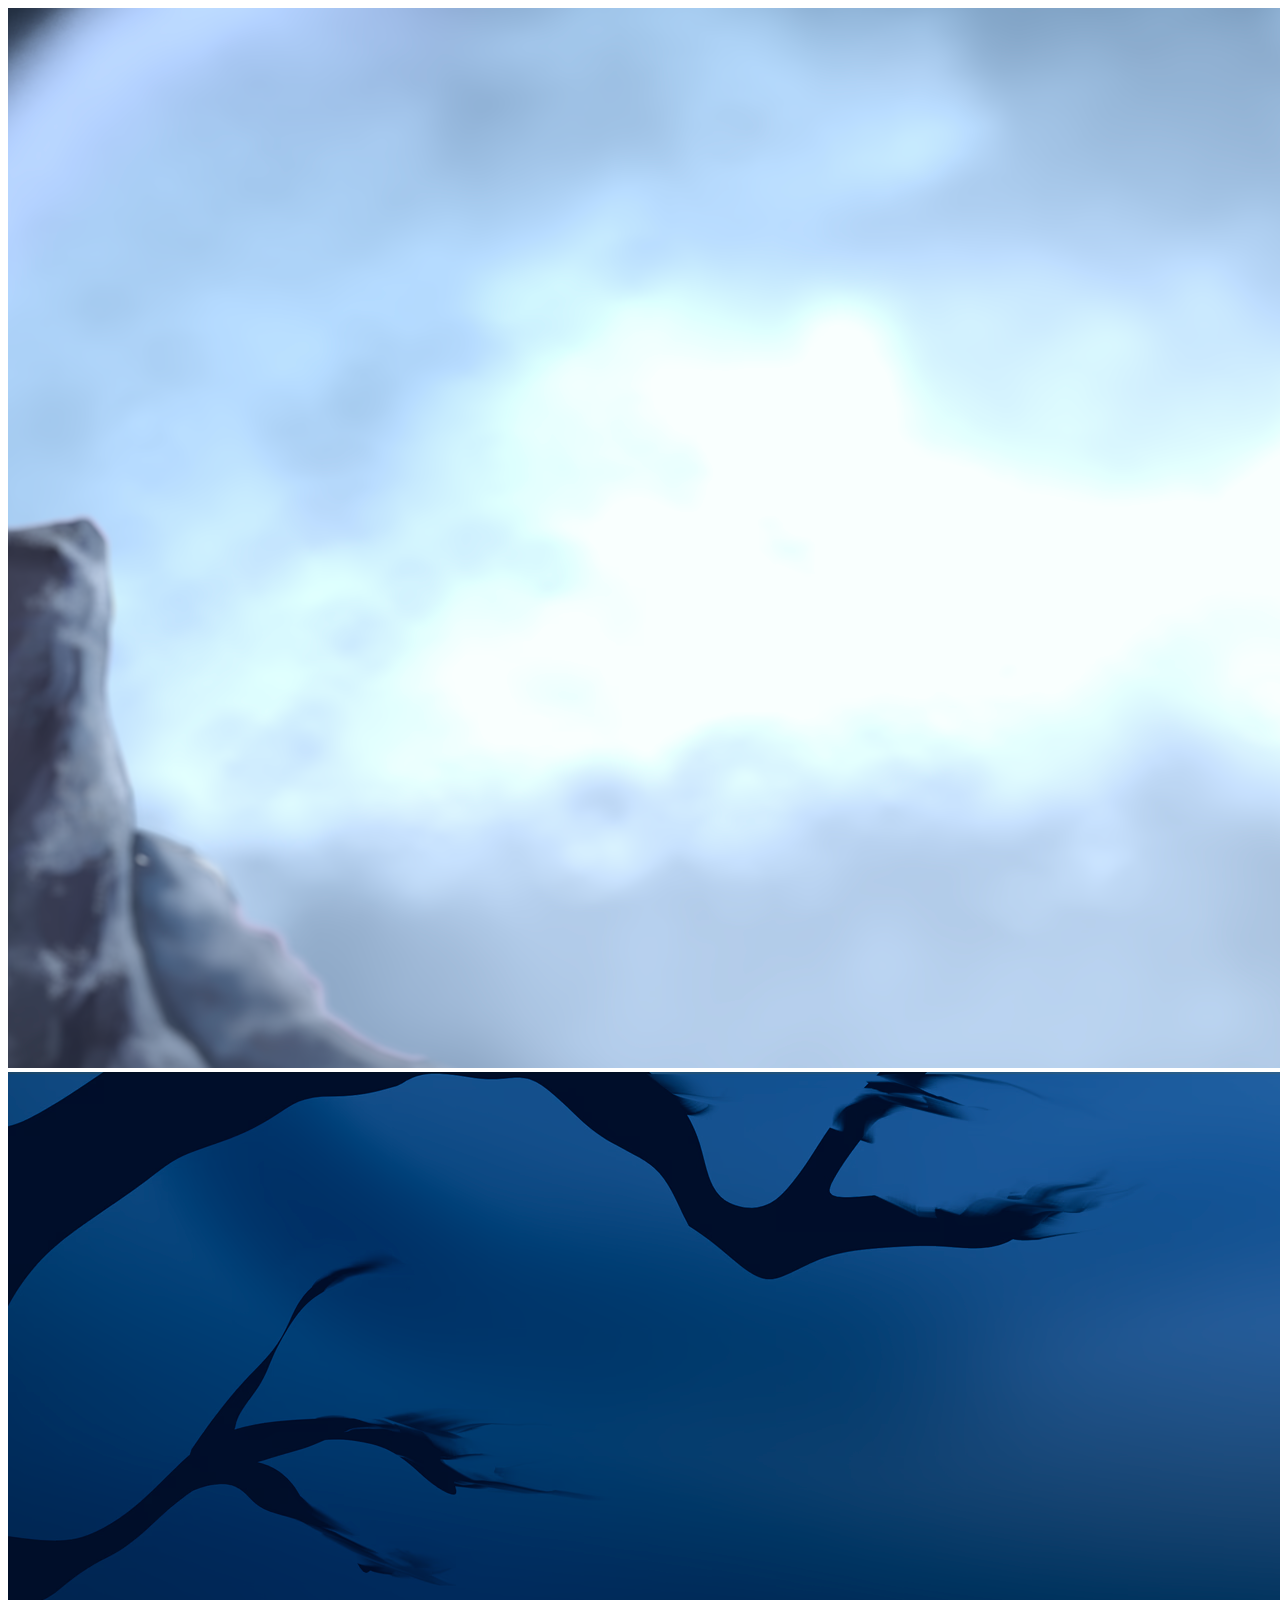
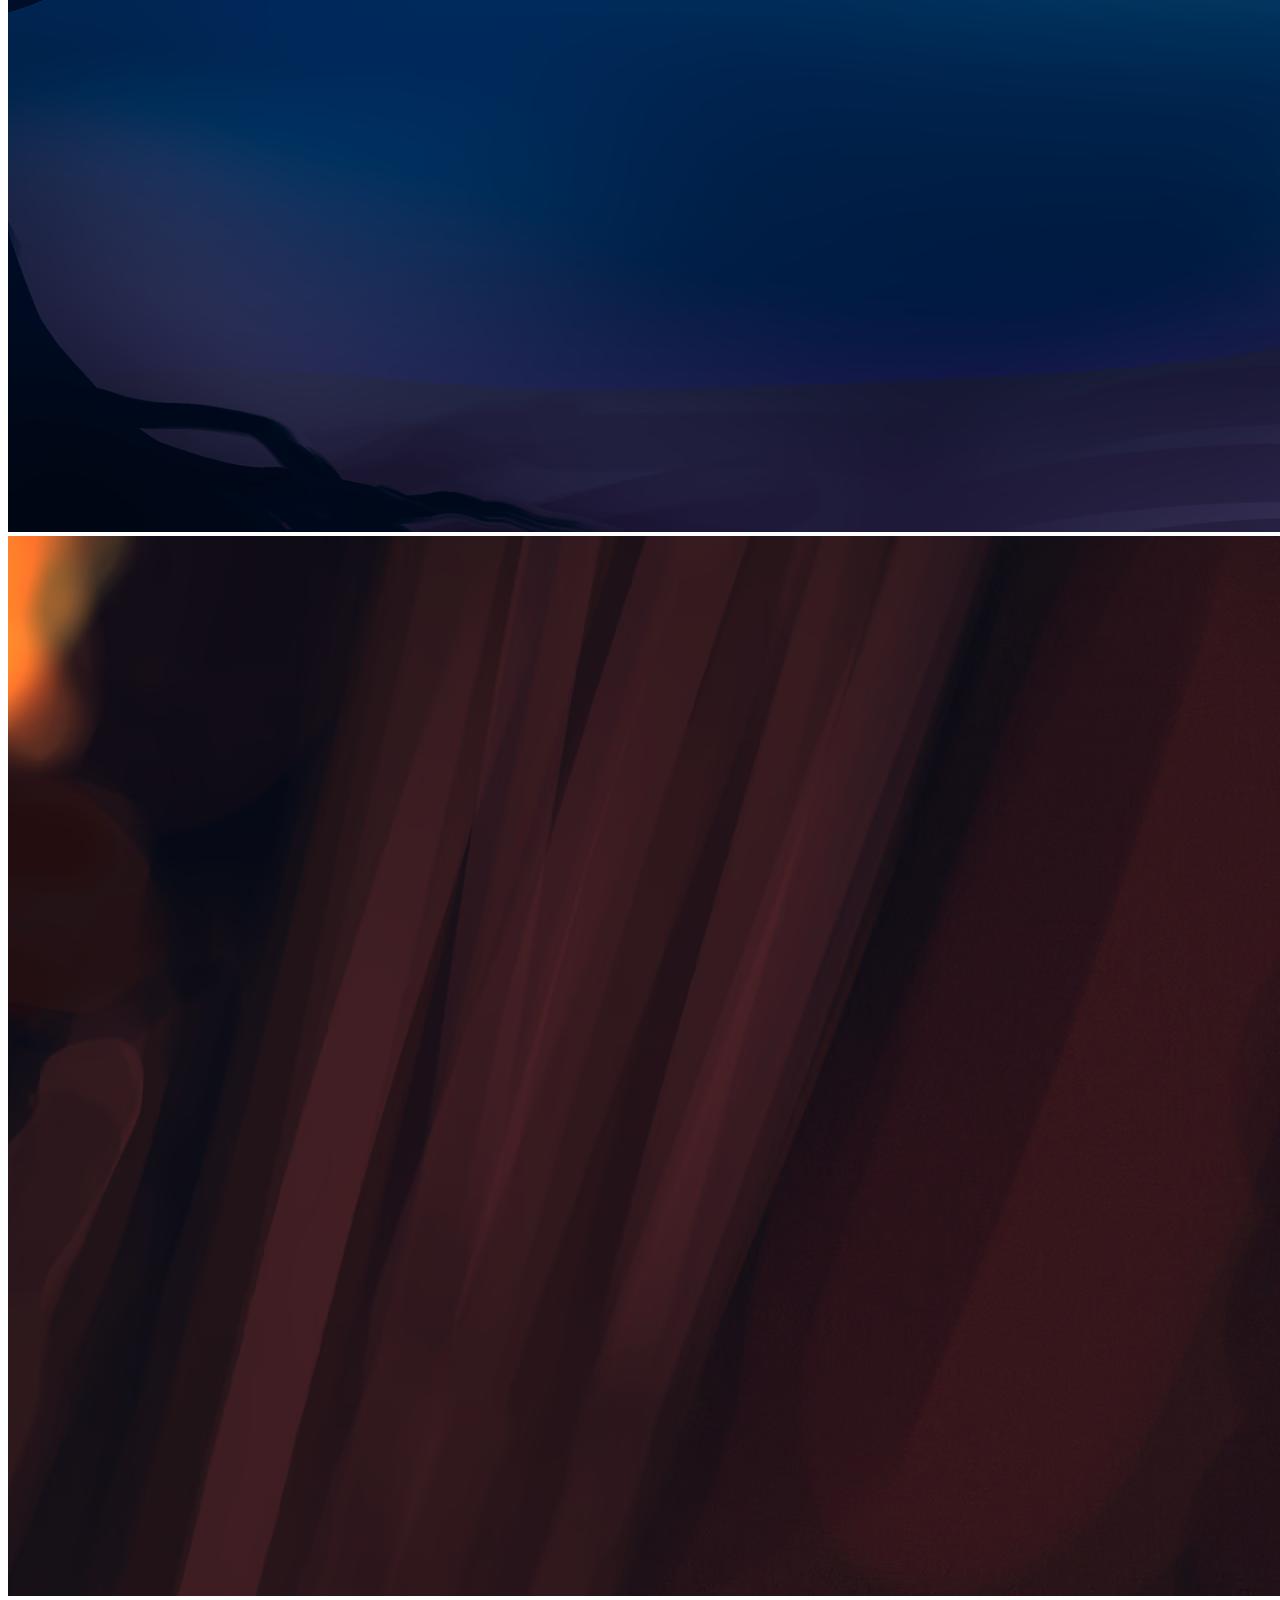
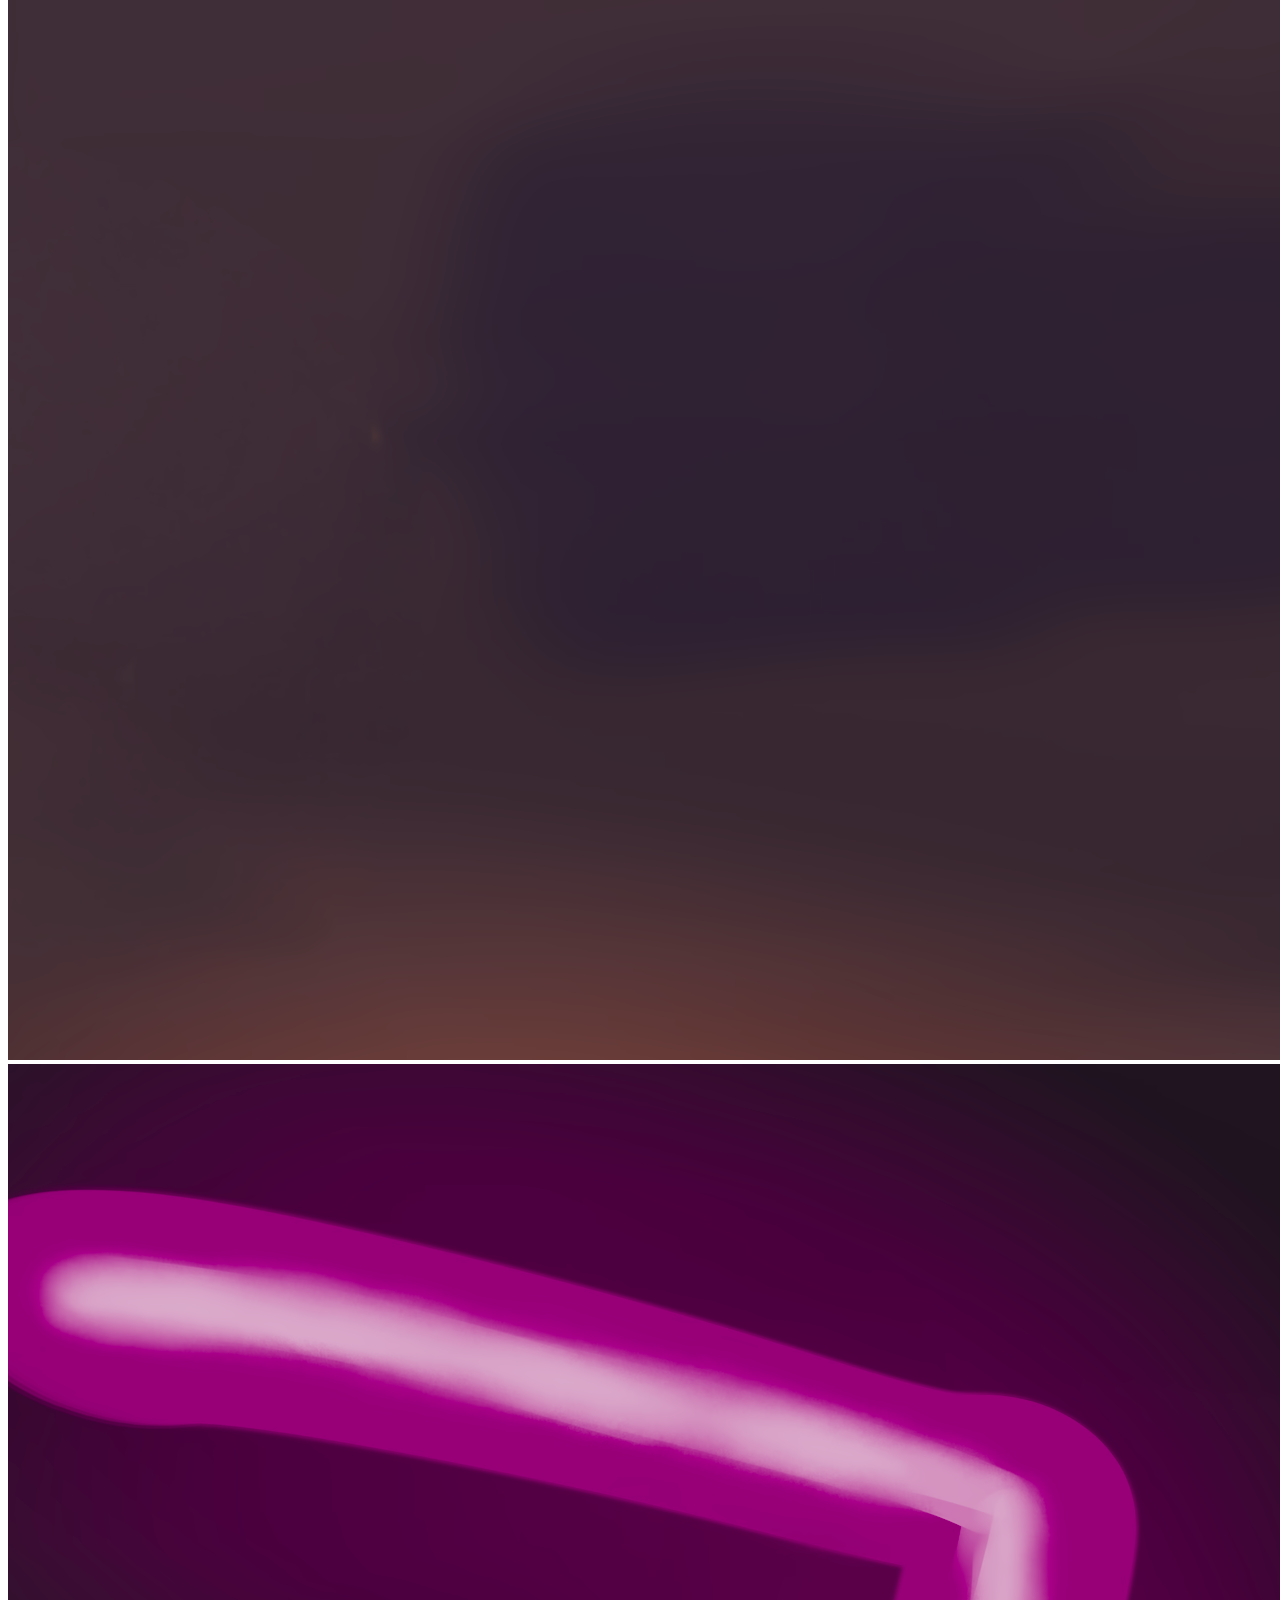
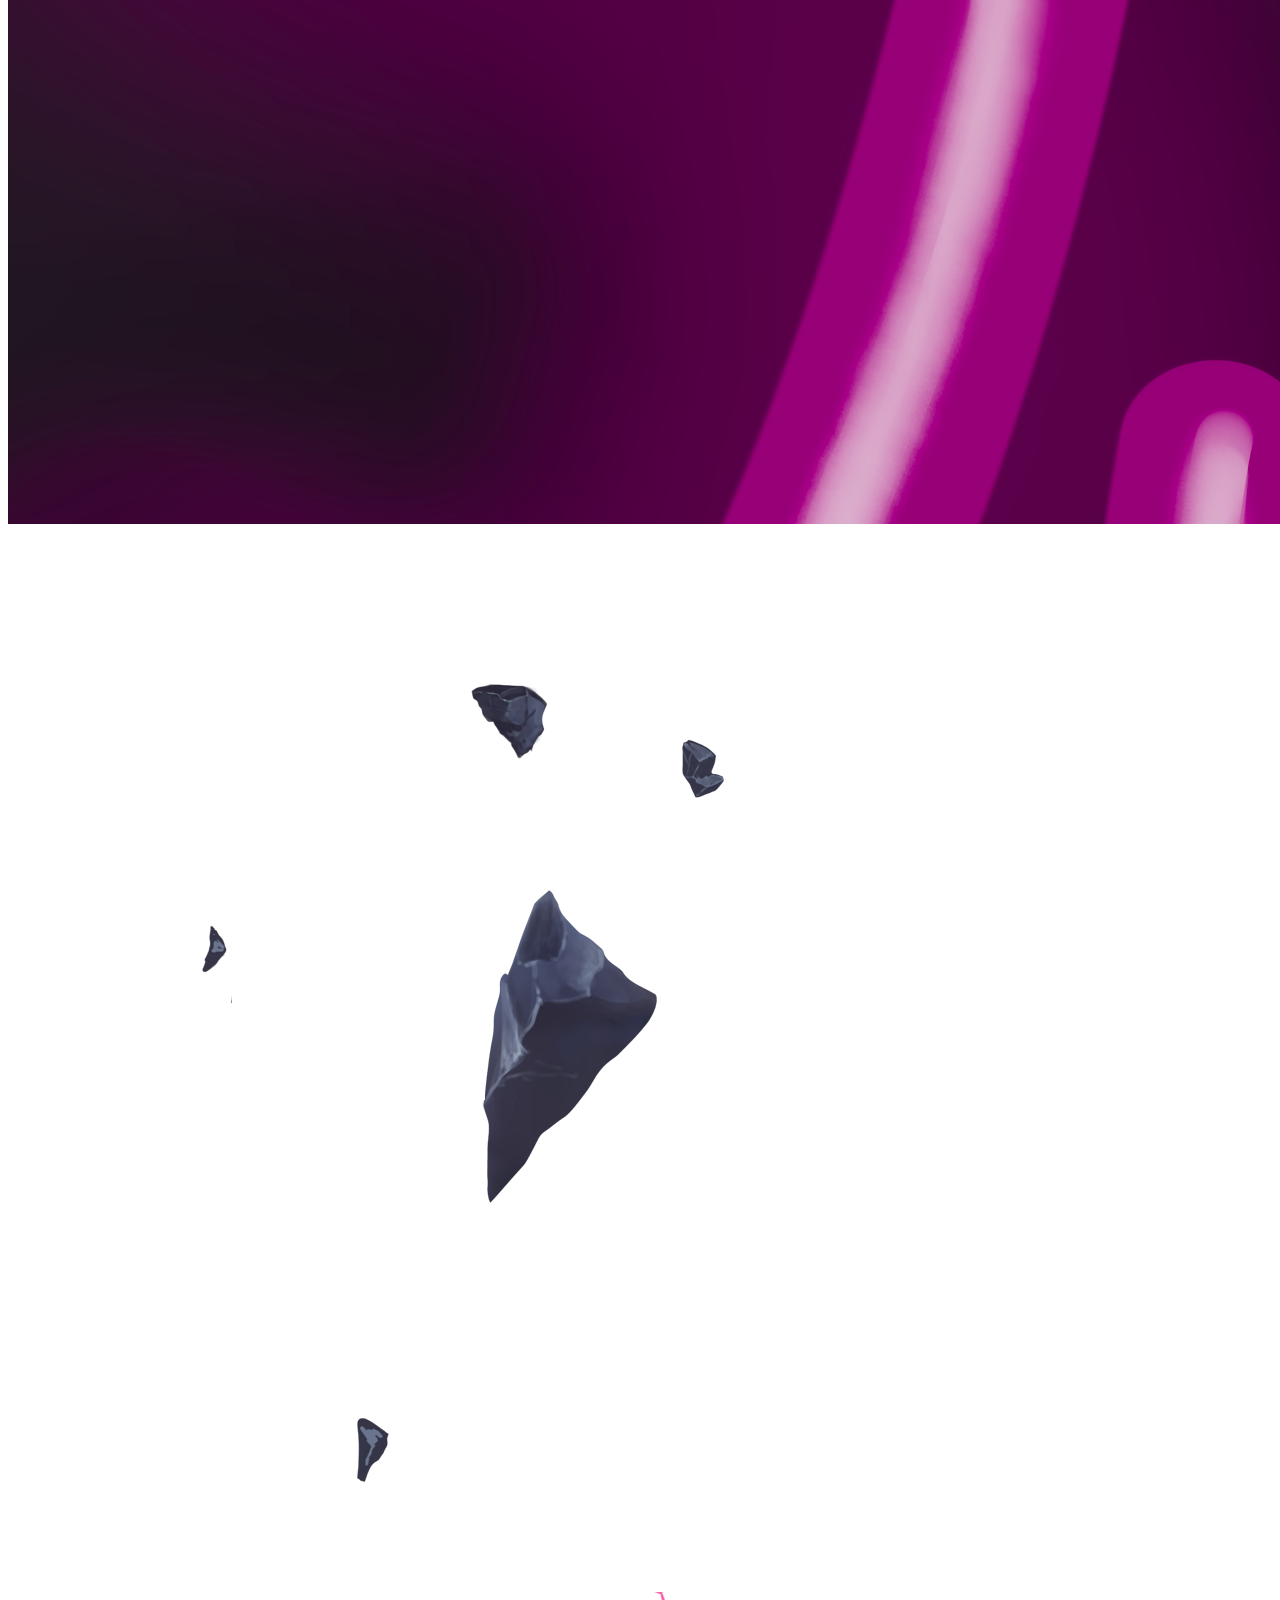
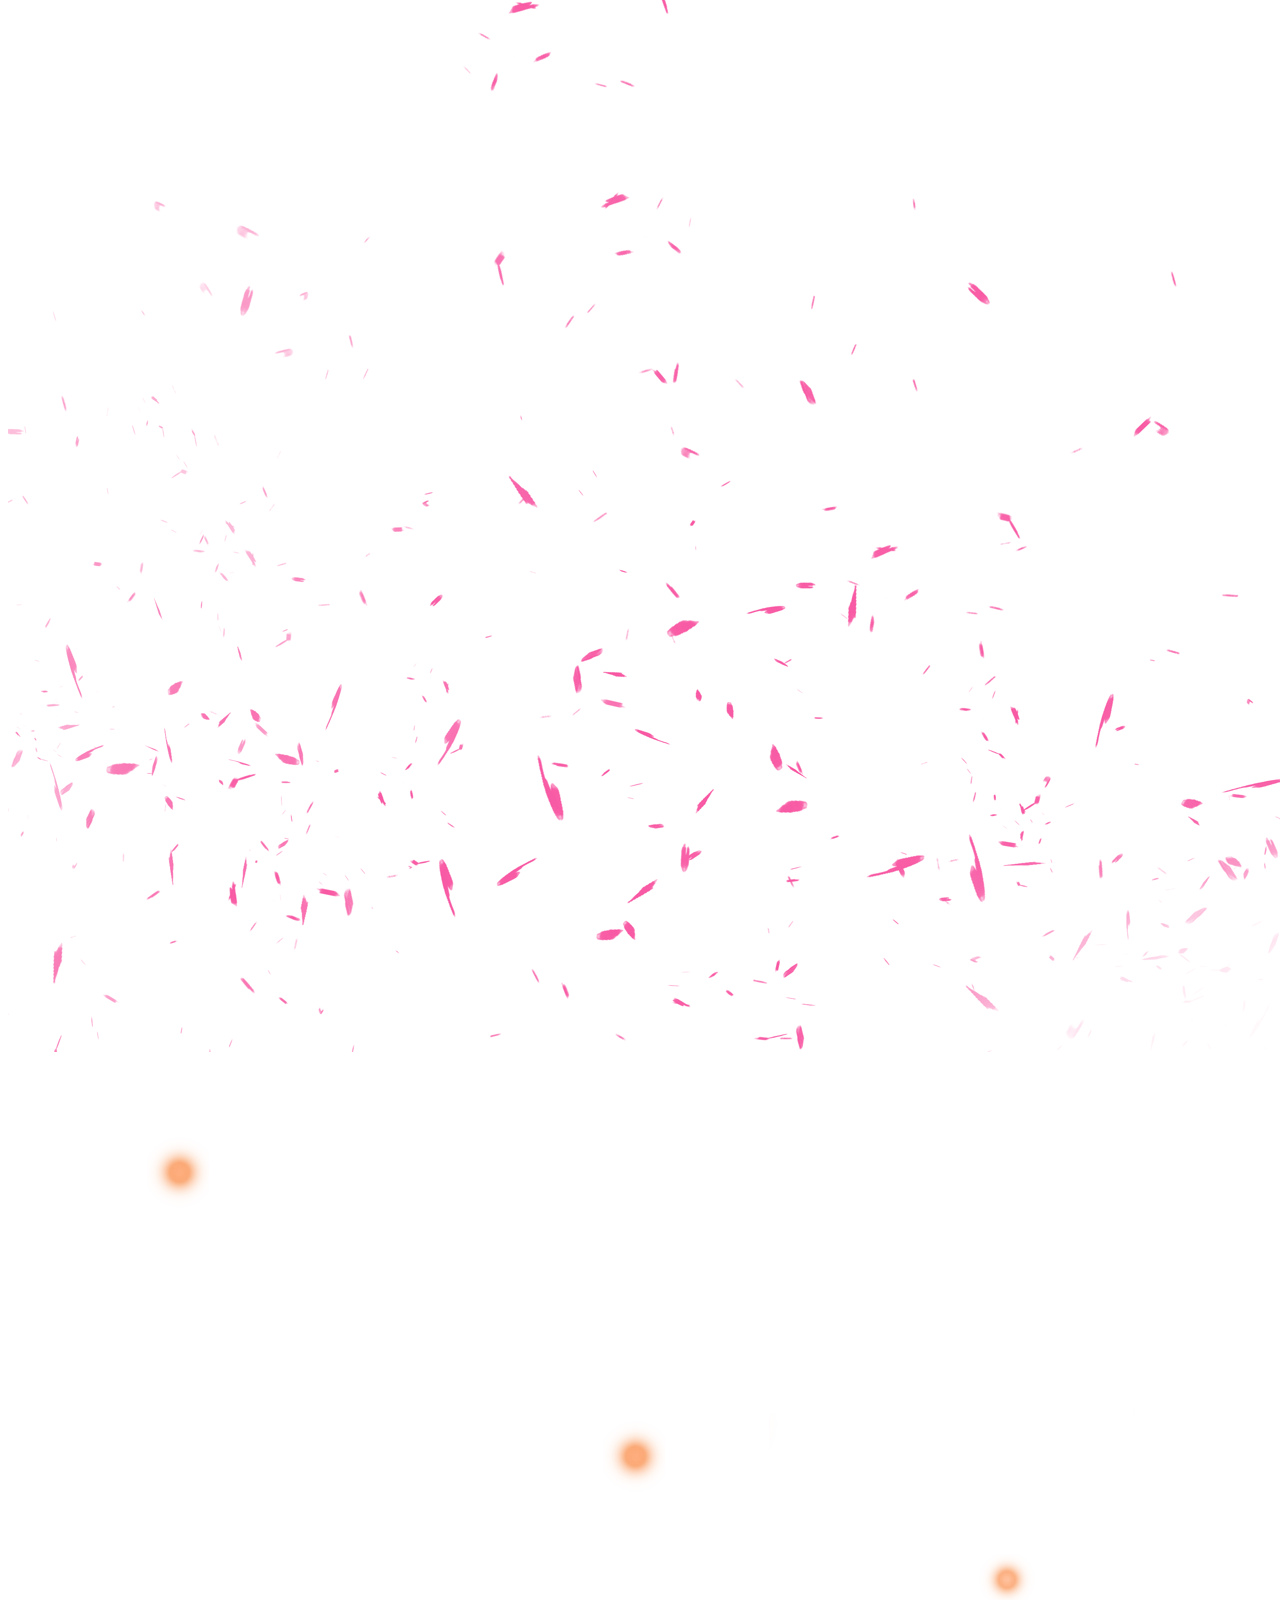
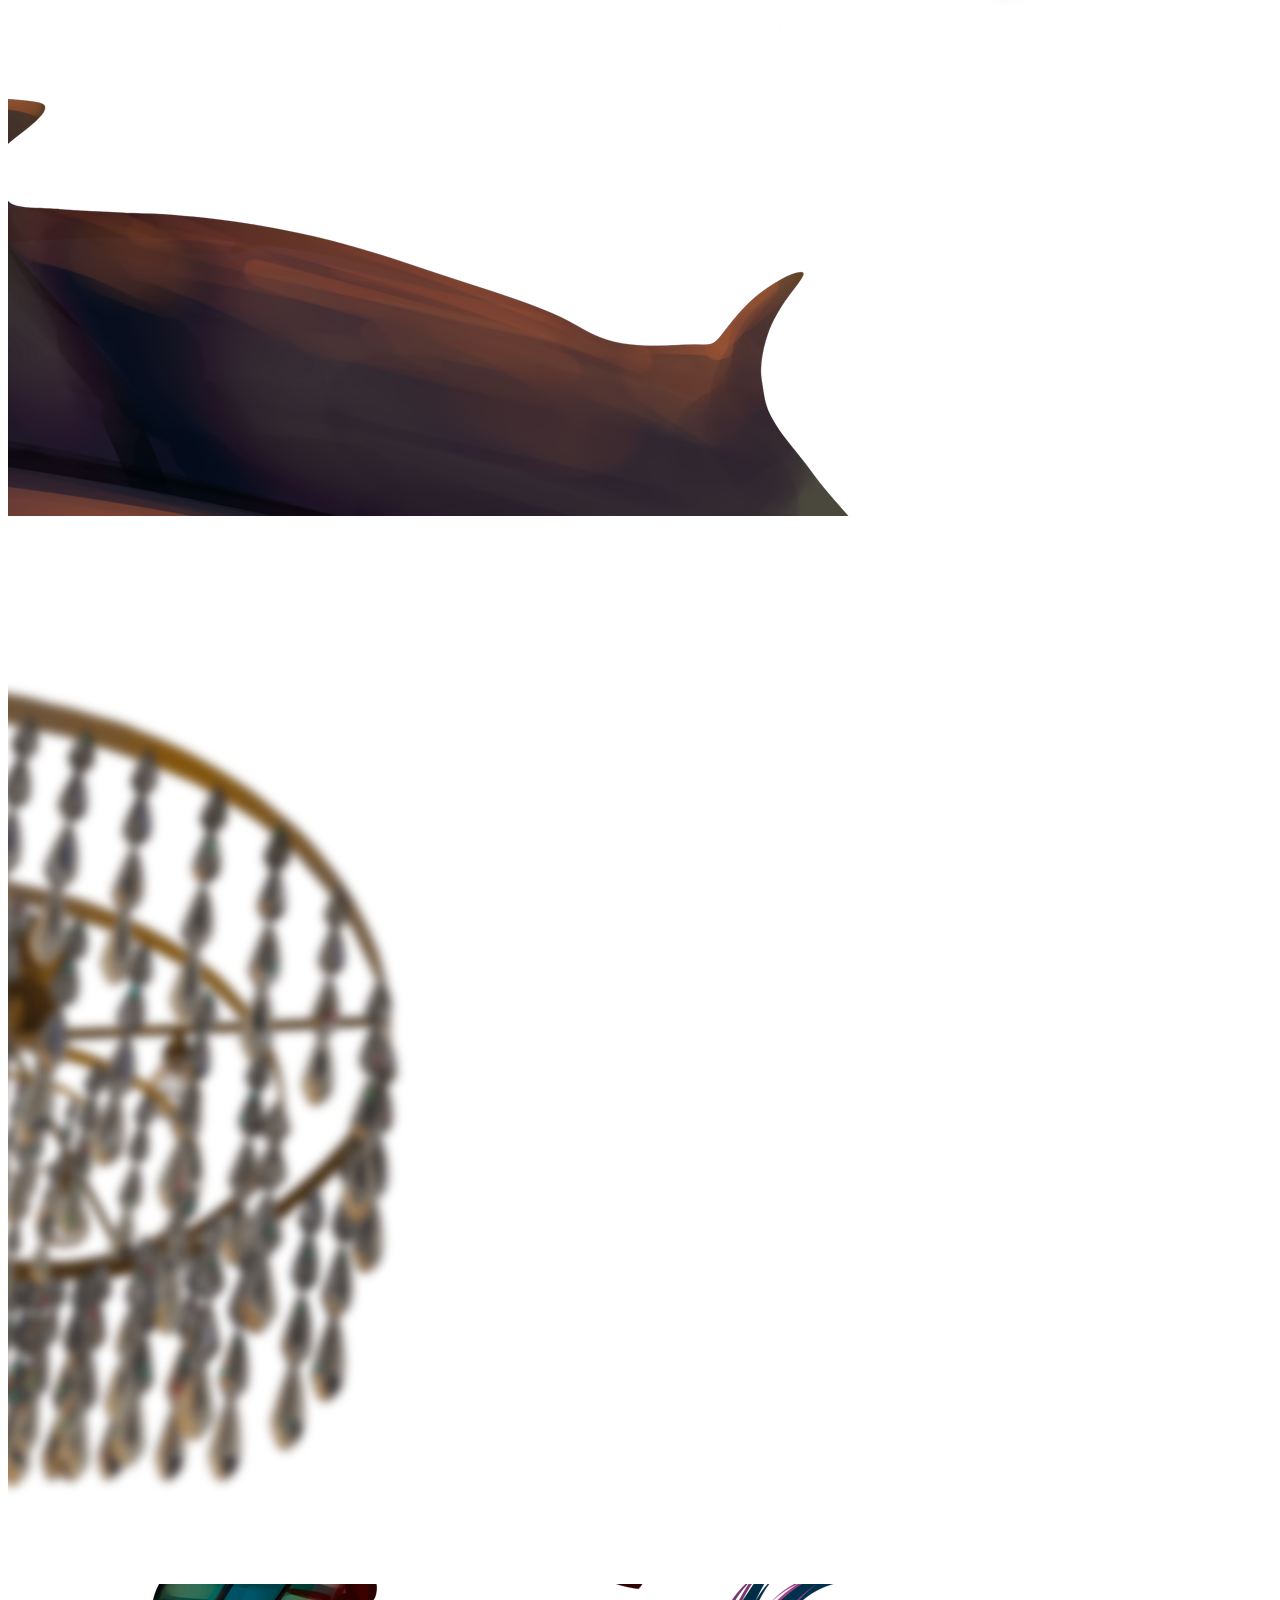
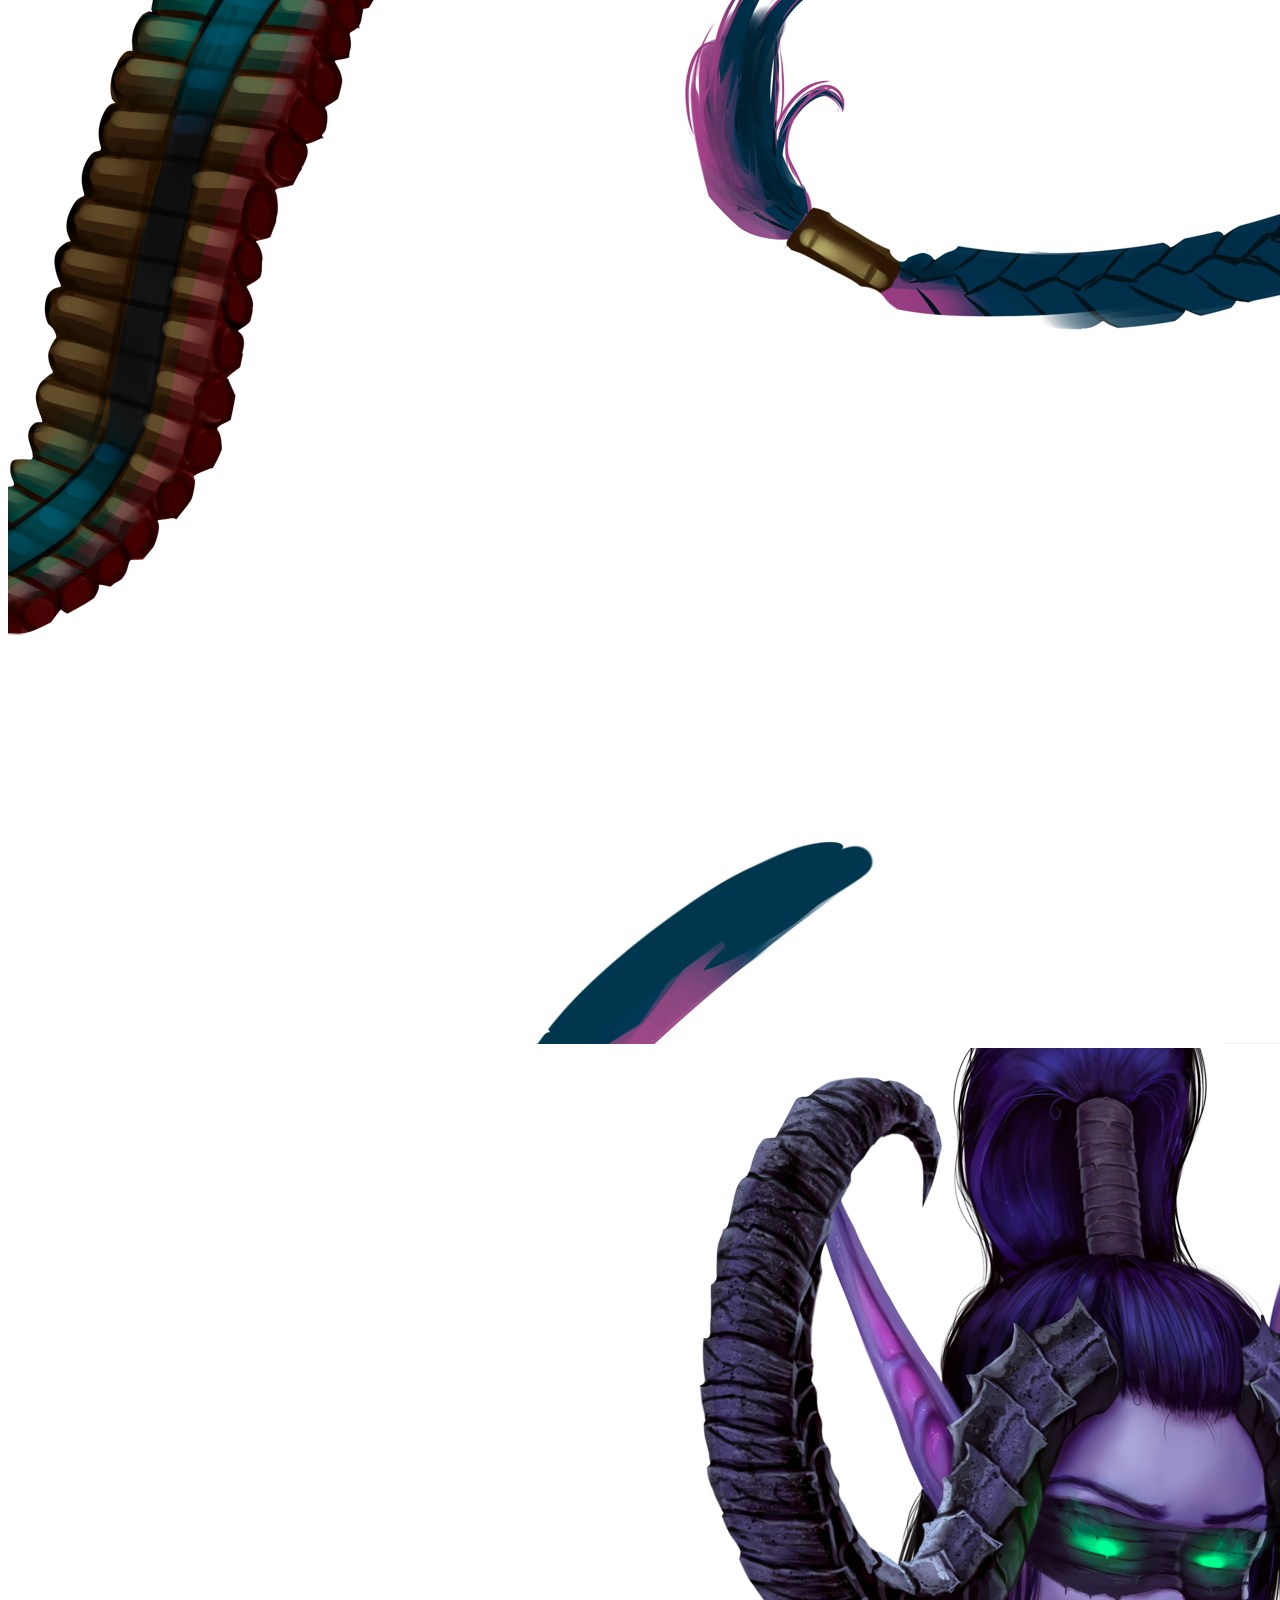
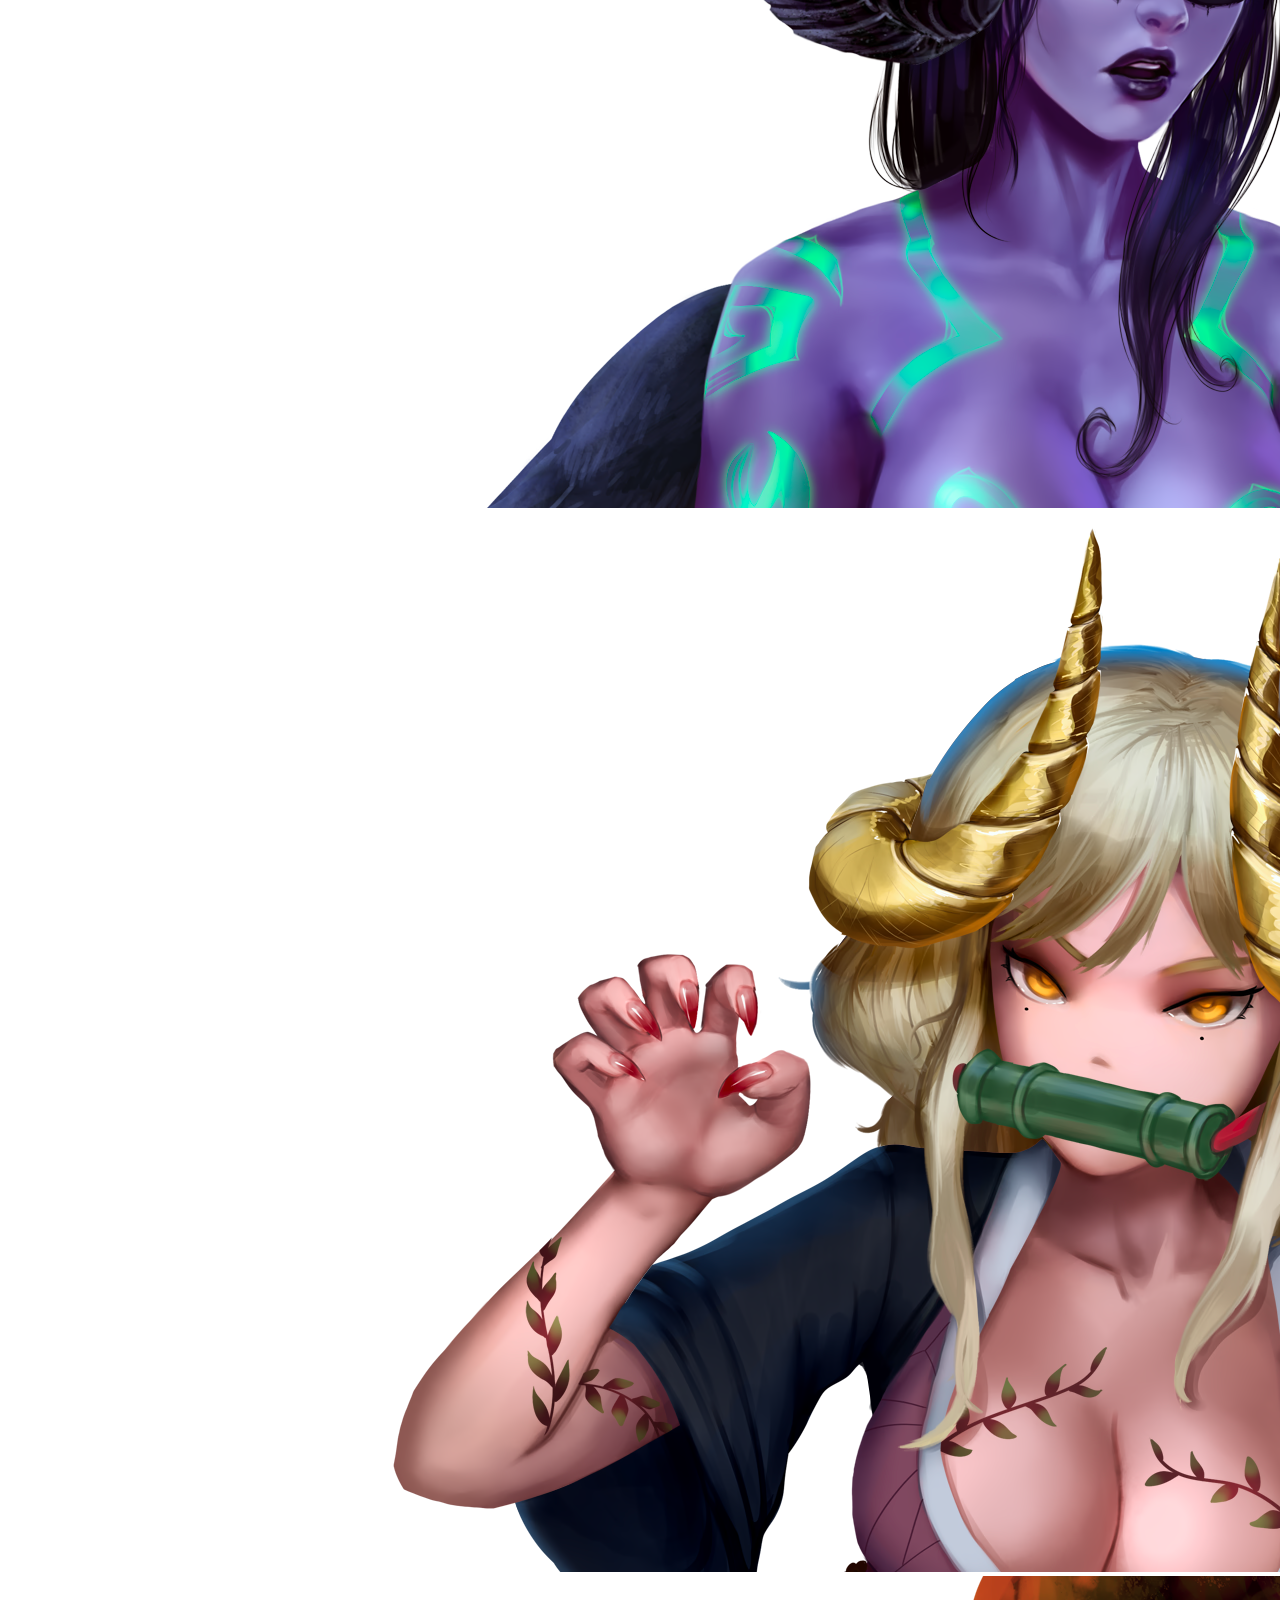
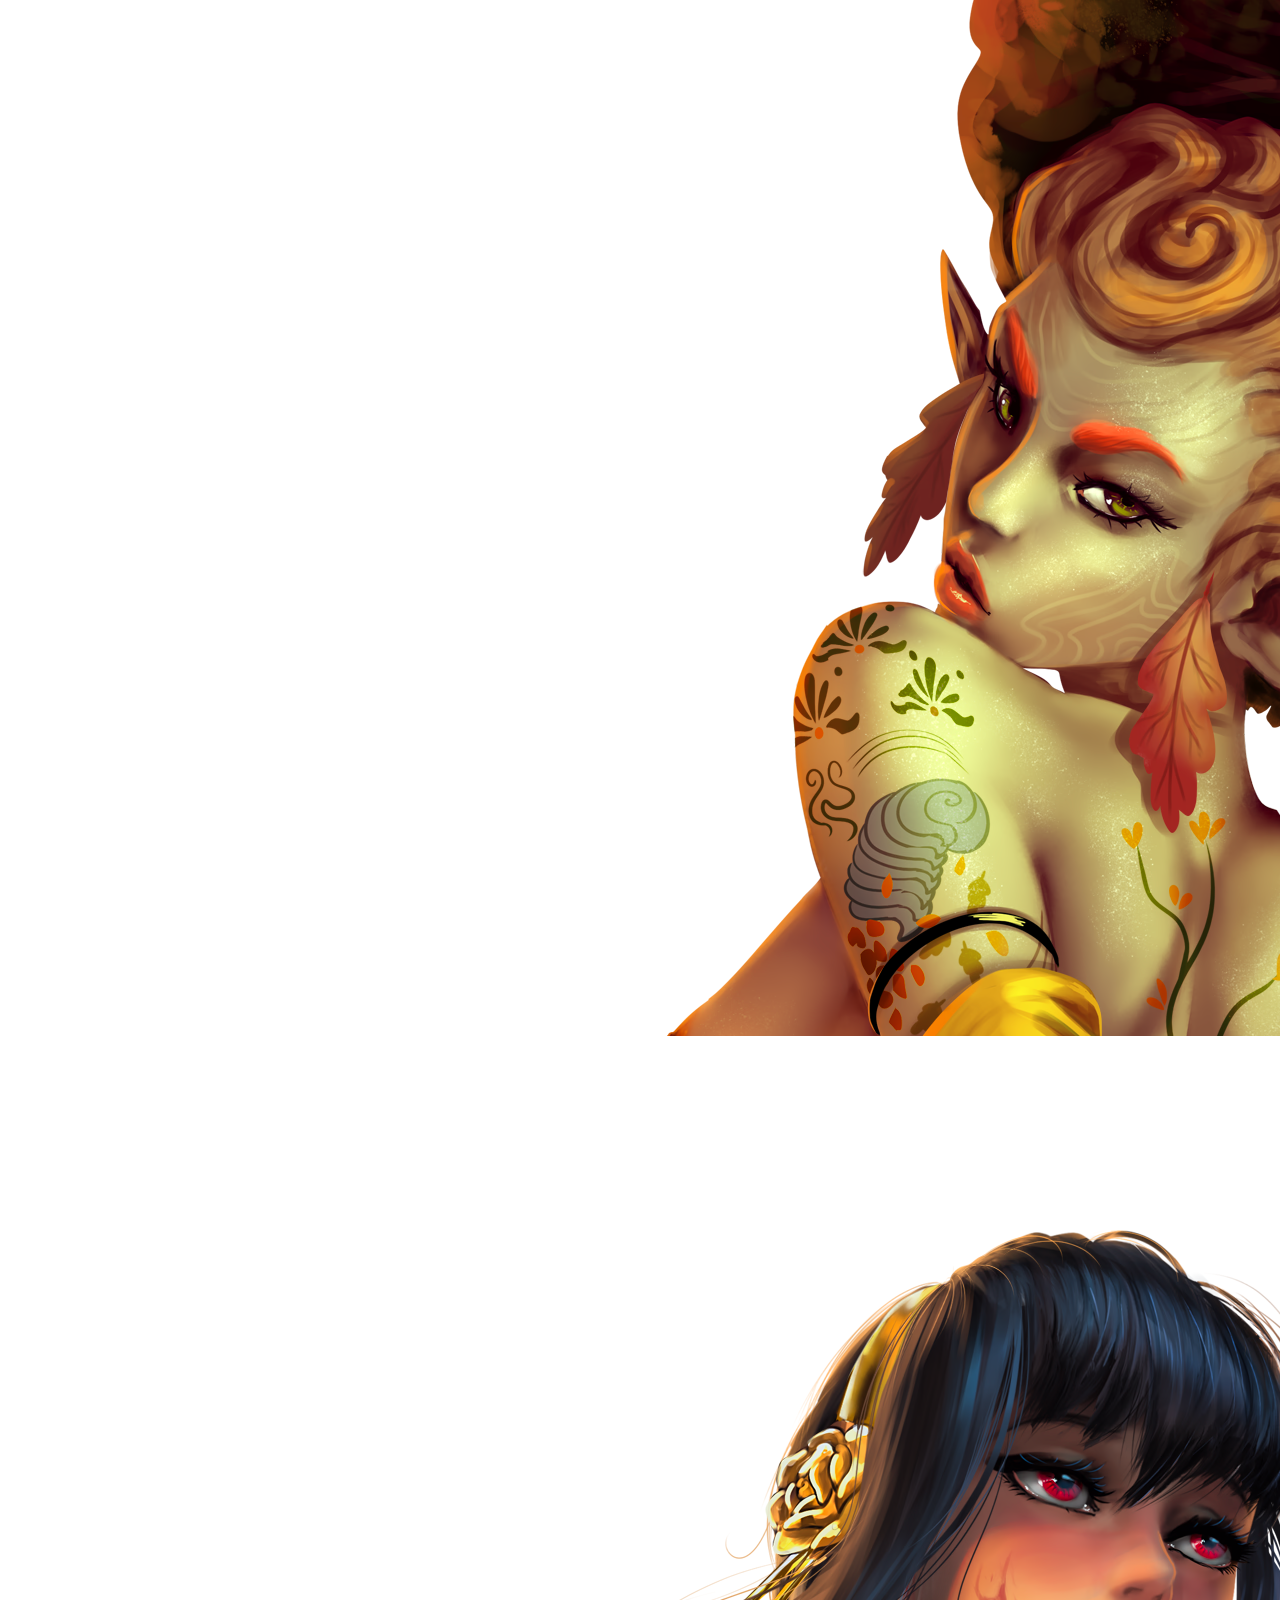
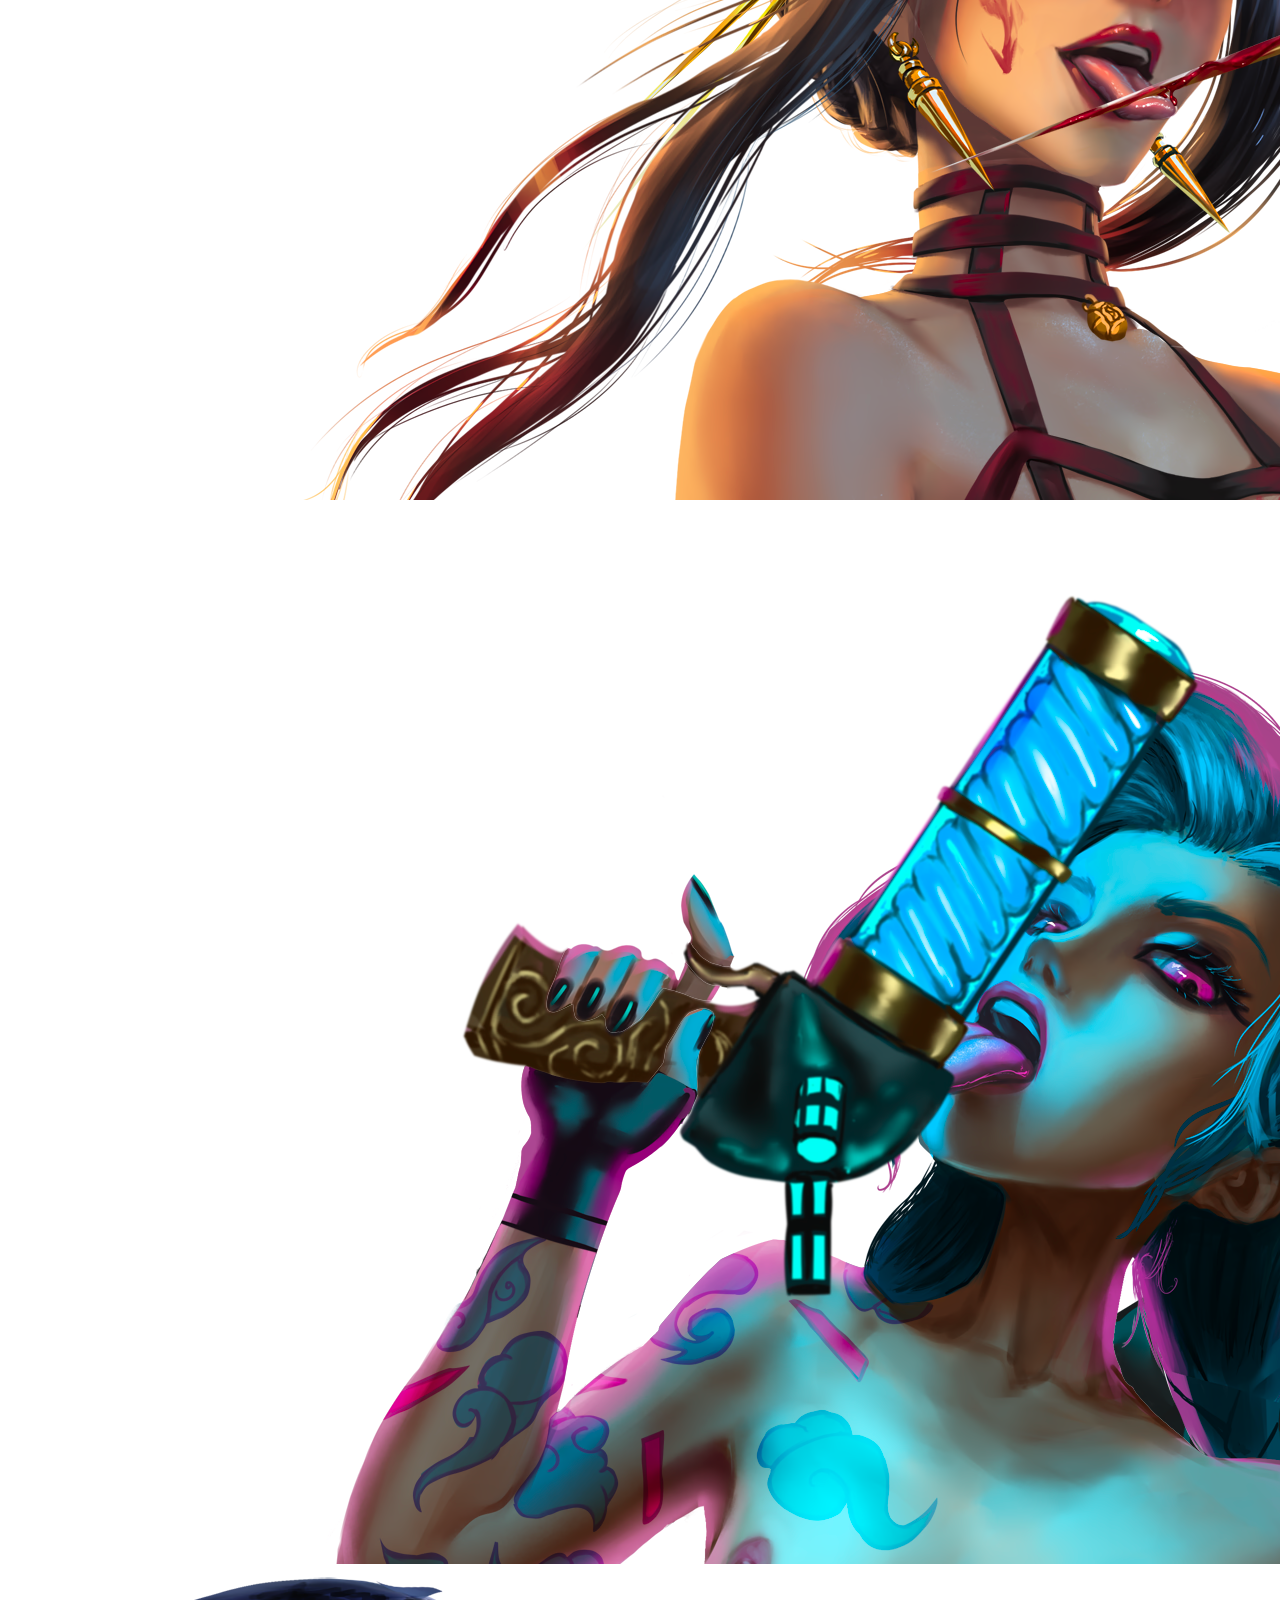
==== index.html @ a9892cec "Add files via upload" ====
<!DOCTYPE html>
<html prefix="og: http://ogp.me/ns#" lang="en">
<head>
<meta charset="UTF-8">
<title>SOWUH.art Artist's webpage</title>
<meta property="og:site_name" content="SOWUH.art" />
<meta property="og:title" content="Artist's webpage" />
<meta property="og:type" content="website" />
<meta property="og:url" content="https://SOWUH.art" />
<meta property="og:image" content="http://SOWUH.art/favicon.png" />
<meta property="og:image:secure_url" content="https://SOWUH.art/favicon.png" />
<meta property="og:image:height" content="256" />
<meta property="og:image:width" content="256" />
<meta property="og:image:type" content="image/png" />
<meta property="og:description" content="My nickname is SOWUH and I am 2D artist. On this site you can find my contacts, read some info about me, etc." />
<meta name="description" content="My nickname is SOWUH and I am 2D artist. On this site you can find my contacts, read some info about me, etc.">
<link rel="stylesheet" type="text/css" href="v4.css" />
<link rel="stylesheet" type="text/css" href="fonts.css" />
<link rel="apple-touch-icon" href="apple-touch-icon.png">
<link rel="manifest" href="./favicons/site.webmanifest">
<link rel="mask-icon" href="./favicons/safari-pinned-tab.svg" color="#3b1d24">
<link rel="icon" href="favicon.ico" type="image/x-icon" />
<link rel="shortcut icon" href="favicon.ico" type="image/x-icon" />
<meta name="msapplication-TileColor" content="#a6c6c0">
<meta name="msapplication-config" content="./favicons/browserconfig.xml">
<meta name="theme-color" content="#d22e75">
<script>
function changepage(section1,section2,section3,section4)
{
   d1 = document.getElementById(section1);
   d2 = document.getElementById(section2);
   d3 = document.getElementById(section3);
   d4 = document.getElementById(section4);
   if( d1.style.display == "none" )
   {
      d1.style.display = "block";
      d2.style.display = "none";
	  d3.style.display = "none";
	  d4.style.display = "none";
   }
}
</script>
</head>
<body>
<div id="cast"></div>
<header id="topknot" class="gum">
<a href="javascript:changepage('Index','About','Galleries','Commission')">
<div id="PrlxL0">
<picture>
  <source srcset="./img/avif/header/prlx/1-Layer0.avif" type="image/AVIF">
  <source srcset="./img/webp/header/prlx/1-Layer0.webp" type="image/webp">
  <img class="headart" src="./img/legacy/header/prlx/1-Layer0.jpg"/>
</picture>
<picture>
  <source srcset="./img/avif/header/prlx/2-Layer0.avif" type="image/AVIF">
  <source srcset="./img/webp/header/prlx/2-Layer0.webp" type="image/webp">
  <img class="headart" src="./img/legacy/header/prlx/2-Layer0.jpg"/>
</picture>
<picture>
  <source srcset="./img/avif/header/prlx/3-Layer0.avif" type="image/AVIF">
  <source srcset="./img/webp/header/prlx/3-Layer0.webp" type="image/webp">
  <img class="headart" src="./img/legacy/header/prlx/3-Layer0.jpg"/>
</picture>
<picture>
  <source srcset="./img/avif/header/prlx/4-Layer0.avif" type="image/AVIF">
  <source srcset="./img/webp/header/prlx/4-Layer0.webp" type="image/webp">
  <img class="headart" src="./img/legacy/header/prlx/4-Layer0.jpg"/>
</picture>
<picture>
  <source srcset="./img/avif/header/prlx/5-Layer0.avif" type="image/AVIF">
  <source srcset="./img/webp/header/prlx/5-Layer0.webp" type="image/webp">
  <img class="headart" src="./img/legacy/header/prlx/5-Layer0.jpg"/>
</picture>
</div>
<div id="PrlxL1">
<picture>
  <source srcset="./img/avif/header/prlx/1-Layer1.avif" type="image/AVIF">
  <source srcset="./img/webp/header/prlx/1-Layer1.webp" type="image/webp">
  <img class="headart" src="./img/legacy/header/prlx/1-Layer1.png"/>
</picture>
<picture>
  <source srcset="./img/avif/header/prlx/2-Layer1.avif" type="image/AVIF">
  <source srcset="./img/webp/header/prlx/2-Layer1.webp" type="image/webp">
  <img class="headart" src="./img/legacy/header/prlx/2-Layer1.png"/>
</picture>
<picture>
  <source srcset="./img/avif/header/prlx/3-Layer1.avif" type="image/AVIF">
  <source srcset="./img/webp/header/prlx/3-Layer1.webp" type="image/webp">
  <img class="headart" src="./img/legacy/header/prlx/3-Layer1.png"/>
</picture>
<picture>
  <source srcset="./img/avif/header/prlx/4-Layer1.avif" type="image/AVIF">
  <source srcset="./img/webp/header/prlx/4-Layer1.webp" type="image/webp">
  <img class="headart" src="./img/legacy/header/prlx/4-Layer1.png"/>
</picture>
<picture>
  <source srcset="./img/avif/header/prlx/5-Layer1.avif" type="image/AVIF">
  <source srcset="./img/webp/header/prlx/5-Layer1.webp" type="image/webp">
  <img class="headart" src="./img/legacy/header/prlx/5-Layer1.png"/>
</picture>
</div>
<div id="PrlxL2">
<picture>
  <source srcset="./img/avif/header/prlx/1-Layer2.avif" type="image/AVIF">
  <source srcset="./img/webp/header/prlx/1-Layer2.webp" type="image/webp">
  <img class="headart" src="./img/legacy/header/prlx/1-Layer2.png"/>
</picture>
<picture>
  <source srcset="./img/avif/header/prlx/2-Layer2.avif" type="image/AVIF">
  <source srcset="./img/webp/header/prlx/2-Layer2.webp" type="image/webp">
  <img class="headart" src="./img/legacy/header/prlx/2-Layer2.png"/>
</picture>
<picture>
  <source srcset="./img/avif/header/prlx/3-Layer2.avif" type="image/AVIF">
  <source srcset="./img/webp/header/prlx/3-Layer2.webp" type="image/webp">
  <img class="headart" src="./img/legacy/header/prlx/3-Layer2.png"/>
</picture>
<picture>
  <source srcset="./img/avif/header/prlx/4-Layer2.avif" type="image/AVIF">
  <source srcset="./img/webp/header/prlx/4-Layer2.webp" type="image/webp">
  <img class="headart" src="./img/legacy/header/prlx/4-Layer2.png"/>
</picture>
<picture>
  <source srcset="./img/avif/header/prlx/5-Layer2.avif" type="image/AVIF">
  <source srcset="./img/webp/header/prlx/5-Layer2.webp" type="image/webp">
  <img class="headart" src="./img/legacy/header/prlx/5-Layer2.png"/>
</picture>
</div>
<div id="PrlxL3">
<picture>
  <source srcset="./img/avif/header/prlx/1-Layer3.avif" type="image/AVIF">
  <source srcset="./img/webp/header/prlx/1-Layer3.webp" type="image/webp">
  <img class="headart" src="./img/legacy/header/prlx/1-Layer3.png"/>
</picture>
<picture>
  <source srcset="./img/avif/header/prlx/2-Layer3.avif" type="image/AVIF">
  <source srcset="./img/webp/header/prlx/2-Layer3.webp" type="image/webp">
  <img class="headart" src="./img/legacy/header/prlx/2-Layer3.png"/>
</picture>
<picture>
  <source srcset="./img/avif/header/prlx/3-Layer3.avif" type="image/AVIF">
  <source srcset="./img/webp/header/prlx/3-Layer3.webp" type="image/webp">
  <img class="headart" src="./img/legacy/header/prlx/3-Layer3.png"/>
</picture>
<picture>
  <source srcset="./img/avif/header/prlx/4-Layer3.avif" type="image/AVIF">
  <source srcset="./img/webp/header/prlx/4-Layer3.webp" type="image/webp">
  <img class="headart" src="./img/legacy/header/prlx/4-Layer3.png"/>
</picture>
<picture>
  <source srcset="./img/avif/header/prlx/5-Layer3.avif" type="image/AVIF">
  <source srcset="./img/webp/header/prlx/5-Layer3.webp" type="image/webp">
  <img class="headart" src="./img/legacy/header/prlx/5-Layer3.png"/>
</picture>
<picture>
  <img class="headart" src="./null.png"/>
</picture>
</div>
<picture>
  <img class="logozG" src="./img/legacy/header/logoz2024GLOW.png">
</picture>
<picture>
  <source srcset="./img/avif/header/logoz2024.avif" type="image/AVIF">
  <source srcset="./img/webp/header/logoz2024.webp" type="image/webp">
  <img class="logoz" src="./img/legacy/header/logoz2024.png" alt="SOWUH. CG Artist official site">
</picture>
</a></header>
<nav id="muscle" class="gum">
<h1 class="snap"><a href="javascript:changepage('Galleries','Index','Commission','About')" class="menu">Links</a></h1>
<h1 class="snap"><a href="javascript:changepage('Commission','Galleries','Index','About')" class="menu">Commission</a></h1>
<h1 class="snap"><a href="javascript:changepage('About','Galleries','Index','Commission')" class="menu">About</a></h1>
</nav>
<main id="clay" class="gum">


<section id="Index" style="display:block;">
<h2>ฅ≽(UvU)≼ฅ</h2>
<article style="text-align: left;" class="content">
<p>Hi there! I'm SOWUH and I'd love to be your 2D artist for all your art needs.</p><br><br>
<p>I specialise in a semi-realistic style and my main area of expertise is pin-ups with solo girls, but as a commission artist since 2017, I've had experience working in many areas including game art, concept and illustration. For me, drawing isn't just a job - it's a passion that I can't imagine my life without, and I'm always excited to bring your ideas to life.</p><br>
<p>Contact me via email or Discord to discuss your project.<br>
Let's create something beautiful together!</p><br><br>
<p>On this website you will find links to my galleries and social media, terms and conditions for commissions and some silly info about me.</p>
</article>

<picture>
  <source srcset="./img/avif/wish2023.avif" type="image/AVIF">
  <source srcset="./img/webp/wish2023.webp" type="image/webp">
  <img class="cooo2" src="./img/legacy/wish2023.png">
</picture>
</section>


<section id="Galleries" style="display:none;">
<h2>My pages:</h2>

<article class="content">
<p style="text-align: center;">
<img class="inline" src="./icons/X.png"><a href="https://x.com/SOWUH_sane" target="_blank" class="body"> X.com</a> / <a href="https://x.com/Sowuharts" target="_blank" class="body"> NSFW</a>
<br><br>
<img class="inline" src="./icons/pixiv.png"><a href="http://www.pixiv.net/en/users/34131613" target="_blank" class="body"> Pixiv</a>
<br><br>
<img class="inline" src="./icons/st.png"><a href="http://artstation.com/SOWUH" target="_blank" class="body"> Artstation</a>
<br><br>
<img class="inline" src="./icons/discord.png"><a href="http://discord.gg/EYtKDPgt5R" target="_blank" class="body"> Discord Server</a>
<br><br>
<img class="inline" src="./icons/hf.png"><a href="http://hentai-foundry.com/pictures/user/SOWUH" target="_blank" class="body"> Hentai Foundry</a>
<br><br>
<img class="inline" src="./icons/youtube.png"><a href="http://youtube.com/channel/UCWuopvRWc1fHm3nkHahpwxg" target="_blank" class="body"> YouTube</a>
<br><br>
<img class="inline" src="./icons/vk.png"><a href="http://vk.com/SOWUH" target="_blank" class="body"> вконтакте</a>
<br><br>
</p>
</article>
</section>


<section id="Commission" style="display:none;">
<h2>Commissions are OPEN!</h2>
<p>Mail me! SOWUH.art@gmail.com</p>
<article class="comm-calc">
    <h2>Price Calculator</h2>
    <label for="quantity">Characters on picture:</label>
    <input type="number" id="quantity" name="quantity" min="1" value="1"><br>
    <div class="checkbox-wrapper-42">     
        <input type="checkbox" id="additional" name="additional">
        <label class="cbx" for="additional"></label>
        <label class="lbl" for="additional">Detailed background</label><br>
    </div>       
    <p id="result">SORRY SCRIPT BROKEN</p>
</article>
<br><br>
<script>
    function calculateCost() {
        let quantity = parseInt(document.getElementById('quantity').value);
        let additional = document.getElementById('additional').checked;
        let basePrice = 90;
        
        let totalCost = basePrice * Math.pow(2, quantity - 1);
        if (additional) {
            totalCost += basePrice;
        }

        document.getElementById('result').textContent = `Cost: €${totalCost}`;
    }

    document.getElementById('quantity').addEventListener('input', calculateCost);
    document.getElementById('additional').addEventListener('change', calculateCost);
    calculateCost();
</script>
<p class="half">
Pick with one character on simple background costs €90<br>
</p>

<p class="comm">
<picture>
  <source srcset="./img/avif/comm/Noelle.avif" type="image/AVIF">
  <source srcset="./img/webp/comm/Noelle.webp" type="image/webp">
  <source srcset="./img/jpf/comm/Noelle.jpf" type="image/jp2">
  <img class="cooo" src="./img/legacy/comm/Noelle.jpg" alt="€90 girly">
</picture>
  <br>WATASHI WA OZOKUYO</p>
<p class="comm">
<picture>
  <source srcset="./img/avif/comm/couple.avif" type="image/AVIF">
  <source srcset="./img/webp/comm/couple.webp" type="image/webp">
  <source srcset="./img/jpf/comm/couple.jpf" type="image/jp2">
  <img class="cooo" src="./img/legacy/comm/couple.jpg" alt="€180 girliez">
</picture>
<br>Oof. Looks like we should give these two some space</p>

<p class="half">For two characters on same picture price goes x2. Puf! And it's €180, like evil magic. For three characters this magic even darker! Price does x2 again! €360! And it will become even darker further with same insane trick! Be careful!</p>

<hr>
<article>
<p class="half">
If you have in mind something very specific and complex for the background of the art piece it will add to price another €80<br>
</p>

<p class="comm">
<picture>
  <source srcset="./img/avif/comm/Albedo.avif" type="image/AVIF">
  <source srcset="./img/webp/comm/Albedo.webp" type="image/webp">
  <source srcset="./img/jpf/comm/Albedo.jpf" type="image/jp2">
  <img class="cooo" src="./img/legacy/comm/Albedo.jpg" alt="Albedo?!">
</picture>
<br>The Supreme One ordered me to stay here "until someone commissions SFW art with a detailed background". Not that I'm aware of what that means.
</p>
<hr>
<p class="comm">
<picture>
  <source srcset="./img/avif/comm/WWBv2.avif" type="image/AVIF">
  <source srcset="./img/webp/comm/WWBv2.webp" type="image/webp">
  <source srcset="./img/jpf/comm/WWBv2.jpf" type="image/jp2">
  <img class="cooo" src="./img/legacy/comm/WWBv2.jpg" alt="Princess Diana">
</picture>
<br>No comics here, only you and me, sweety</p>

<p class="half">
People are always asking me if I know Tyler Durden and what are my rates for comics.<br>
I can answer the last one: count price for every frame of your comics as a separate picture! Yeah, dark magic again!
</p>

<hr>
<article>
<h2>Don't forget your references!</h2>

<p class="half">I want you to show me some references — pics that describe your idea better than thousand words.<br>
Better reference — more predictable result!<br>
</p>

<p class="comm">
<picture>
  <source srcset="./img/avif/comm/JustJul.avif" type="image/AVIF">
  <source srcset="./img/webp/comm/JustJul.webp" type="image/webp">
  <source srcset="./img/jpf/comm/JustJul.jpf" type="image/jp2">
  <img class="cooo" src="./img/legacy/comm/JustJul.jpg" alt="Renaissance">
</picture>
<br>"Please just draw it normally!"<br>"What do you mean?"
</p>
</article>
<hr>
<article>
<h2>Rules</h2>
<p class="comm">
<picture>
  <source srcset="./img/avif/comm/CZ2128.avif" type="image/AVIF">
  <source srcset="./img/webp/comm/CZ2128.webp" type="image/webp">
  <source srcset="./img/jpf/comm/CZ2128.jpf" type="image/jp2">
  <img class="cooo" src="./img/legacy/comm/CZ2128.jpg" alt="Shizu">
</picture>
  <br>Works like clockwork for many years!
</p>

<p class="half">
It usually looks like this:<br>
You write to me, we discuss your idea and agree on a price and terms. Immediately after payment, your drawing is in the queue.<br>
When it's your turn, I'll draw a sketch and send it to you for approval.<br>
Once approved, I work the magic and finish the art. In the hope that you will like the result, I send it to you and publish it for everyone.<br>
</p>

<p class="half">
<br>
Commission works only with full prepay, I can not do exceptions.<br><br>
I don't do privates, I'm only open for arts that I can post.<br><br>
Changes at the sketch stage are welcome and free.<br><br>
The final picture belongs to us 50/50, we can both do whatever we want with it.
</p>

<p class="comm">
<picture>
  <source srcset="./img/avif/comm/SOWUHs_Jack.avif" type="image/AVIF">
  <source srcset="./img/webp/comm/SOWUHs_Jack.webp" type="image/webp">
  <source srcset="./img/jpf/comm/SOWUHs_Jack.jpf" type="image/jp2">
  <img class="cooo" src="./img/legacy/comm/SOWUHs_Jack.jpg" alt="Hit the Road Jack">
</picture>
</p>
</article>
<br>

<picture>
  <source srcset="./img/avif/comm/progress_cenz.avif" type="image/AVIF">
  <source srcset="./img/webp/comm/progress_cenz.webp" type="image/webp">
  <source srcset="./img/jpf/comm/progress_cenz.jpf" type="image/jp2">
  <img class="cooo2" src="./img/legacy/comm/progress_cenz.jpg" alt="process">
</picture>
<p style="text-align: center;">SOWUH.art@gmail.com<br>
Let's make some art together!</p><br><p class="comm" style="padding: 4%;">Or I won't be able to lie to my folks that I'm a real artist working for real money.<br>Do you really want to upset them? :(</p>

</section>


<section id="About" style="display:none;">
<h2>So you want to know more about me?</h2>
<article>
<p class="comm">
<video class="cooo" width="80%" muted autoplay loop playsinline>
<source src="./img/lilya_render2.mp4" type='video/mp4; codec="avc1.64001F"'>
</video>
  <br> <br> <br>
</p>

<p class="half">
Well... All my great achievements displayed in my galleries - my drawings are my pride and joy.<br>
I never worked for any big companies or anything like that.<br>
So I'll just struck you with a bunch of random facts about me.<br><br>

I'm a slav girl.<br>
My nickname means "Owl bear" and has it's roots in Dota 2.<br>
I don't play it anymore, but it still suits me, because I'm a clumsy creep that rarely sleep at night. Some things never change.<br>
</p>

<p class="half">
<br>
I like music, almost all kinds of it. Can't imagine my life without it.<br>
My hobbies are making figurines, playing games and watching anime.<br><br>

I hate tomatoes and love Japanese cuisine.<br>
I have a passion for dark fantasy of all sorts.<br><br>

Aaaand that's all I can think of. If you have any questions still - feel free to ask, I don't bite.<br>
Usually... :3
</p>

<p class="comm">
<picture>
  <source srcset="./img/avif/about/process.avif" type="image/AVIF">
  <source srcset="./img/webp/about/process.webp" type="image/webp">
  <source srcset="./img/jpf/about/process.jpf" type="image/jp2">
  <img class="cooo" src="./img/legacy/about/process.jpg">
</picture>
</p>
</article>



</section>
</main>


<footer id="sole" class="gum">
<p class="fooo">SOWUH.art@gmail.com<br>My payment method is <a href="https://appstart.easystaff.io/easylancer/sowuh" class="footer" target="_blank">EasyStart</a>!<br>© 2020-2024</p>
</footer>
</body>
</html>
---- fonts.css ----
/* font converted using font-converter.net. thank you! */
@font-face {
  font-family: "ClearSans";

  src: url("./fonts/ClearSans-OP0p.ttf") format("truetype"), /* Safari, Android, iOS */
    url("./fonts/ClearSans-OP0p.woff2") format("woff2"); /* Modern Browsers */
  font-weight: normal;
  font-style: normal;
}
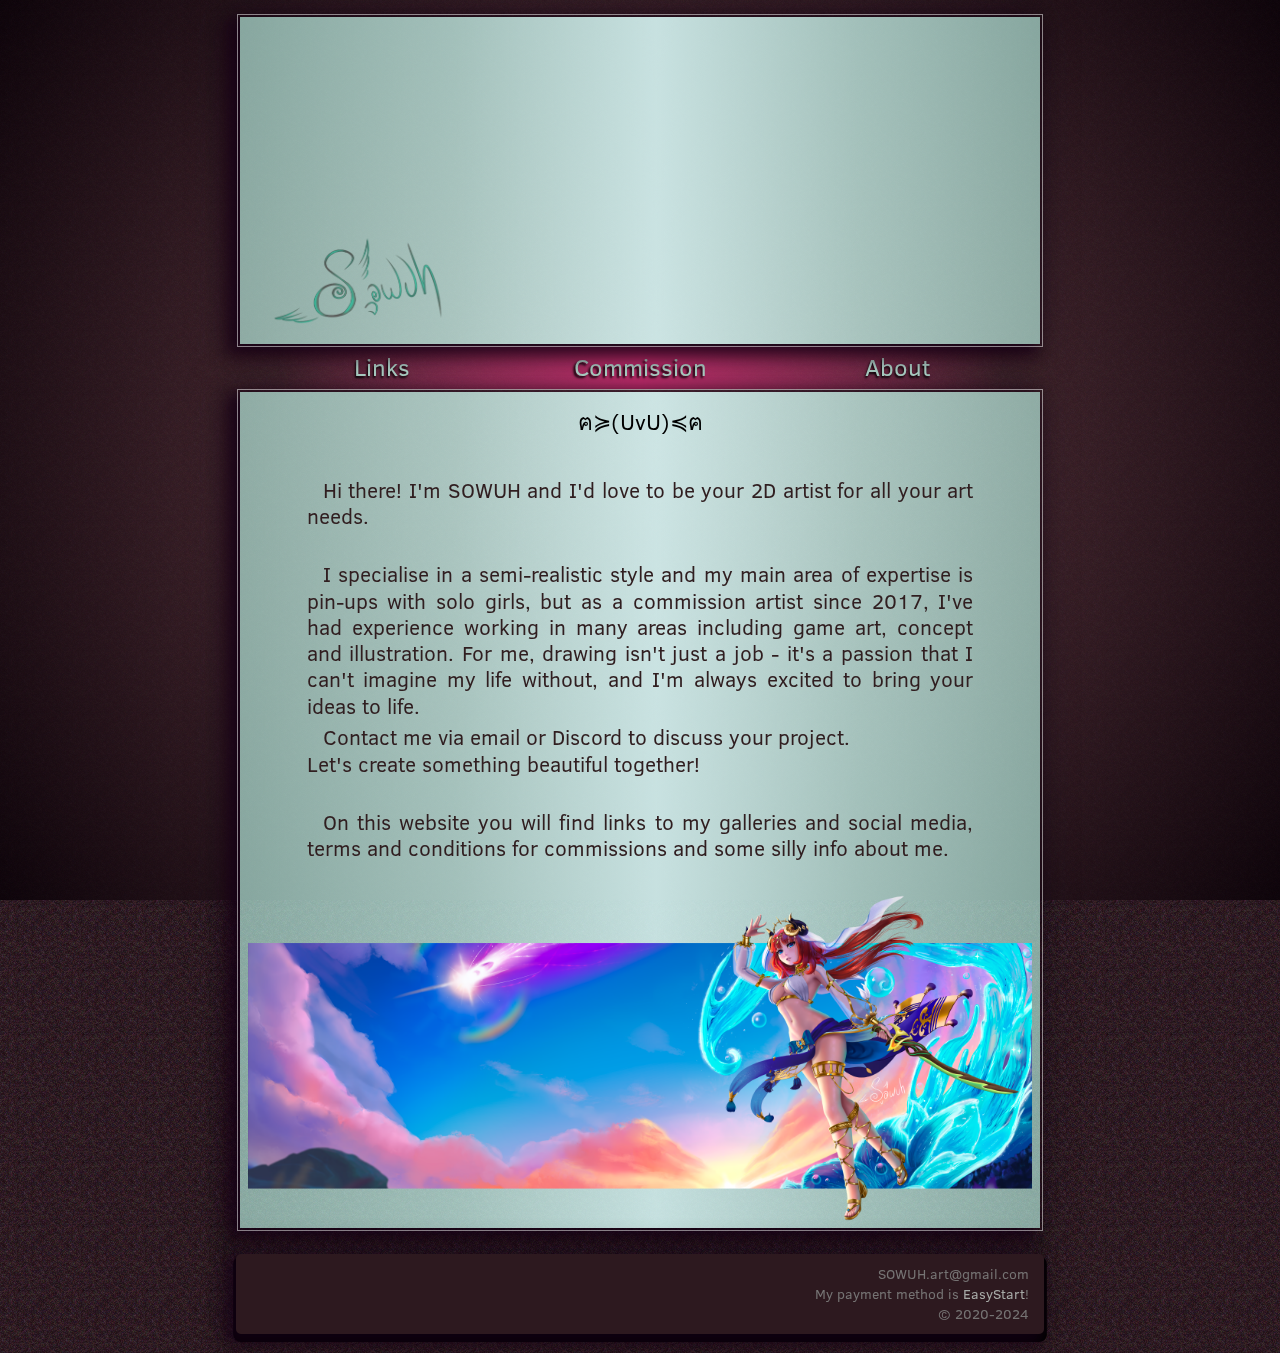
==== commit c5453f21: "Add files via upload" ====
--- a/index.html
+++ b/index.html
@@ -221,11 +221,11 @@
 <article class="comm-calc">
     <h2>Price Calculator</h2>
     <label for="quantity">Characters on picture:</label>
-    <input type="number" id="quantity" name="quantity" min="1" value="1"><br>
+    <input type="number" id="quantity" name="quantity" min="1" max="6" onKeyDown="return false" value="1"><br>
     <div class="checkbox-wrapper-42">     
         <input type="checkbox" id="additional" name="additional">
         <label class="cbx" for="additional"></label>
-        <label class="lbl" for="additional">Detailed background</label><br>
+        <label class="lbl" for="additional">Complex background</label><br>
     </div>       
     <p id="result">SORRY SCRIPT BROKEN</p>
 </article>
--- a/v4.css
+++ b/v4.css
@@ -0,0 +1,830 @@
+﻿html{min-height:100%;}
+
+body{
+font-size: calc(16px + 43 * ((100vw - 300px) / (8500 - 300)) + 50 * ((100vh - 500px) / (8500 - 500)));
+line-height: calc(1.2em - 14 * ((100vw - 300px) / (8500 - 300)) - 8 * ((100vh - 500px) / (8500 - 500)));
+margin-left:0;
+margin-right:0;
+margin-bottom:0;
+padding:0;
+background-color: #3b1d24;
+background-image: url("bg.png");
+image-rendering: -webkit-optimize-contrast;
+text-rendering: optimizeLegibility;
+-webkit-font-smoothing: antialiased;
+-moz-osx-font-smoothing: grayscale;
+font-rendering-mode: enhanced;
+overflow-y:scroll;
+scrollbar-width: thin;
+font-family: ClearSans;
+text-align: center;
+min-height:100%;
+}
+
+:root {color-scheme: light only;} /*Should Prevent The Website Color Change In Dark Mode*/
+ 
+::-moz-selection {color: white; background: rgba(215,52,123,0.75);}
+::selection {color: white; background: rgba(215,52,123,0.8);}
+
+a {color: black;}
+a:link {text-decoration: none;}
+a:focus {outline: 0;}
+a:visited {text-decoration: none;}
+a:hover {text-decoration: none;}
+a:active {text-decoration: none;}
+
+a.body {color: #d62d76;}
+a.body:link {color: #d62d76;}
+a.body:focus {color: white;}
+a.body:visited {color: #d62d76;}
+a.body:hover {color: white; text-shadow: 0 0 0.05em #d62d76, 0 0 0.25em white; transition: 0.2s linear;}
+a.body:active {text-decoration: none; color: white; text-shadow: 0 0 0.3em white, 0 0 0.2em white; transition: 0.2s linear;}
+
+a.footer {color: #a6a9a6;}
+a.footer:link {color: #a6a9a6;}
+a.footer:focus {color: white;}
+a.footer:visited {color: #a6a9a6;}
+a.footer:hover {color: white; transition: 0.2s linear;}
+a.footer:active {color: white; transition: 0.2s linear;}
+
+a.menu {color: #c6f0e2;}
+a.menu:link {color: #c6f0e2; transition: 0.1s linear;}
+a.menu:focus {color: white; font-size: 1.05em; text-shadow: -0.18em 0.08em 0.16em black, 0 0 0.1em white; transition: 0.2s linear;}
+a.menu:visited {color: #c6f0e2; transition: 0.1s linear;}
+a.menu:hover {color: white; font-size: 1.1em; text-shadow: -0.25em 0.12em 0.22em black, 0 0 0.1em white; transition: 0.2s linear;}
+a.menu:active {color: white; font-size: 1.07em; text-shadow: -0.20em 0.10em 0.18em black, 0 0 0.3em white, 0 0 0.2em white; transition: 0.2s linear;}
+
+hr {
+	border: 0;
+    height: 0.04em;
+	background: rgba(123,124,124,0.6);
+	-moz-box-shadow: 0 0.04em 0.06em #d4f3f1;
+	-webkit-box-shadow: 0 0.04em 0.06em #d4f3f1;
+	box-shadow: 0 0.04em 0.06em #d4f3f1;
+}
+
+#cast{
+  z-index: -1;
+  position: fixed;
+  top: 0;
+  left: 0;
+  width: 100%;
+  height: 100%;
+background: #3b1d24;
+background: -moz-radial-gradient(circle, rgba(150,90,100,0.6) 1%, rgba(10,2,8,0.88) 100%);
+background: -webkit-radial-gradient(circle, rgba(150,90,100,0.6) 1%, rgba(10,2,8,0.88) 100%);
+background: radial-gradient(circle, rgba(150,90,100,0.6) 1%, rgba(10,2,8,0.88) 100%);
+filter: progid:DXImageTransform.Microsoft.gradient(startColorstr="#9a5b61",endColorstr="#0a0208",GradientType=1);
+}
+h1 {
+	font-size: 1em;
+	font-weight: normal;
+	margin-top: 0;
+	margin-bottom: 0;
+	margin-left: 0;
+	margin-right: 0;
+}
+h1.snap{
+	text-shadow: -0.05em 0.07em 0.1em black;
+	display: inline-block;
+    box-sizing: border-box;
+	width: 31.5%;
+	height: 1.4em;
+	min-height: 1.4em;
+	max-height: 1.4em;
+	text-align: center;
+	vertical-align: bottom;
+	padding:0.22em;
+	margin-top: 0;
+	margin-bottom: 0;
+	margin-left: 0;
+	margin-right: 0;
+	-webkit-tap-highlight-color: rgba(0,0,0,0);
+	-webkit-tap-highlight-color: transparent;
+	-webkit-touch-callout: none;
+	-webkit-user-select: none;
+	-khtml-user-select: none;
+	-moz-user-select: none;
+	-ms-user-select: none;
+	user-select: none;
+}
+h2 {
+	font-size: 0.95em;
+	font-weight: normal;
+	padding: 2%;
+	margin-top: 0;
+	margin-bottom: 0;
+	margin-left: 0;
+	margin-right: 0;
+}
+h3 {
+	font-size: 0.9em;
+	font-weight: normal;
+	margin-top: 0;
+	margin-bottom: 0;
+	margin-left: 0;
+	margin-right: 0;
+}
+article {
+	display: block;
+}
+p {
+	text-indent: 1rem;
+	font-weight: normal;
+	font-size: 0.9em;
+	color: #301e20;
+	text-align: justify;
+	box-sizing: border-box;
+	display: inline-block;
+	margin-top: 0;
+	margin-bottom: 0;
+	vertical-align: middle;
+	padding: 0.4%;
+}
+p.half {
+	text-indent: 0rem;
+	padding: 4%;
+	width: 47%;
+}
+.comm-calc input {
+	width: 2em;
+	height: 2.5em;
+	background: transparent;
+	font-family: inherit;
+	font-size: 1.1em;
+	text-align: center;
+	-moz-appearance: textfield;
+	border: 0.12em solid rgba(0, 0, 0, 0.1);
+}
+input[type=number]::-webkit-inner-spin-button,
+input[type=number]::-webkit-outer-spin-button {
+    -webkit-appearance: inner-spin-button;
+	opacity: 1;
+	height: 2.5em;
+}
+.comm-calc {
+	background-color: rgba(255, 255, 255, 0.3);
+	border: 0.12em solid rgba(0, 0, 0, 0.1);
+	border-radius: 1em;
+	padding: 1em;
+	width: 55%;
+	margin: 1.5em auto;
+	box-shadow: 0 0.2em 0.8em rgba(0, 0, 0, 0.5);
+}
+.comm-calc label {
+    font-size: 0.8em;
+    color: #555;
+	margin: 0.4em;
+    display: inline-block;
+}
+.comm-calc p {
+    font-size: 1.1em;
+	margin: 0.4em;
+    display: inline-block;
+}
+p.comm {
+	text-indent: 0rem;
+	width: 50.5%;
+	font-size: 0.7em;
+	color: #301e20;
+	text-align: center;
+	line-height: 1em;
+	padding: 0;
+}
+p.fooo {
+	text-indent: 0rem;
+	color: #757373;
+	font-size: 0.6em;
+	text-align: right;
+	padding: 0.8%;
+	padding-right: 0.8em;
+}
+.gum{
+		display: block;
+		width: 46%;
+		height: auto;
+		margin-left:auto;
+		margin-right:auto;
+		min-width: 800px;
+		z-index: 5;
+		position: relative;
+		-webkit-tap-highlight-color: rgba(0,0,0,0);
+		-webkit-tap-highlight-color: transparent;
+		-webkit-touch-callout: none;
+	}
+@media screen and (max-aspect-ratio: 12/16){
+	.gum{
+		width: 94%;
+		margin-left:auto;
+		margin-right:auto;
+		min-width: 300px;
+	}
+}
+@media (max-width: 805px){
+	.gum{
+		width: 94%;
+		margin-left:auto;
+		margin-right:auto;
+		min-width: 300px;
+	}
+	#topknot{
+		aspect-ratio: 180 / 106;
+	}
+}
+#topknot{
+background: #a6c6c0;
+background: -moz-linear-gradient(90deg, rgba(188,246,231,0.65) 0%, rgba(200,247,237,0.75) 27%, rgba(217,249,247,0.89) 52%, rgba(200,247,237,0.75) 77%, rgba(188,246,231,0.65) 100%);
+background: -webkit-linear-gradient(0deg, rgba(188,246,231,0.65) 0%, rgba(200,247,237,0.75) 27%, rgba(217,249,247,0.89) 52%, rgba(200,247,237,0.75) 77%, rgba(188,246,231,0.65) 100%);
+background: linear-gradient(90deg, rgba(188,246,231,0.65) 0%, rgba(200,247,237,0.75) 27%, rgba(217,249,247,0.89) 52%, rgba(200,247,237,0.75) 77%, rgba(188,246,231,0.65) 100%);
+filter: progid:DXImageTransform.Microsoft.gradient(startColorstr="#bcf4e7",endColorstr="#bcf4e7",GradientType=1);
+		-moz-box-shadow: -0.25em 0.22em 0.4em 0.12em rgba(28,0,18,0.5), -0.32em 0.31em 0.85em 0.22em rgba(28,0,18,0.7), -0.35em 0.15em 1.5em 0.42em rgba(28,0,18,0.5);
+		-webkit-box-shadow: -0.25em 0.22em 0.4em 0.12em rgba(28,0,18,0.5), -0.32em 0.31em 0.85em 0.22em rgba(28,0,18,0.7), -0.35em 0.15em 1.5em 0.42em rgba(28,0,18,0.5);
+		box-shadow: -0.30em 0.22em 0.4em 0.12em rgba(18,0,28,0.35), -0.32em 0.31em 0.75em 0.25em rgba(28,0,18,0.75), -0.35em 0.15em 1.5em 0.42em rgba(18,0,28,0.35);
+		outline: 0.06em solid rgba(255, 255, 255, 0.5);
+		outline-offset: 0.12em;
+		margin-bottom: 0.11em;
+		margin-top:0.7em;
+		-webkit-user-select: none;
+		-khtml-user-select: none;
+		-moz-user-select: none;
+		-ms-user-select: none;
+		user-select: none;
+		aspect-ratio: 22 / 9;
+		min-height: 10.5em;
+	}
+#clay{
+background: #a6c6c0;
+background: -moz-linear-gradient(90deg, rgba(188,246,231,0.65) 0%, rgba(200,247,237,0.75) 27%, rgba(217,249,247,0.89) 52%, rgba(200,247,237,0.75) 77%, rgba(188,246,231,0.65) 100%);
+background: -webkit-linear-gradient(0deg, rgba(188,246,231,0.65) 0%, rgba(200,247,237,0.75) 27%, rgba(217,249,247,0.89) 52%, rgba(200,247,237,0.75) 77%, rgba(188,246,231,0.65) 100%);
+background: linear-gradient(90deg, rgba(188,246,231,0.65) 0%, rgba(200,247,237,0.75) 27%, rgba(217,249,247,0.89) 52%, rgba(200,247,237,0.75) 77%, rgba(188,246,231,0.65) 100%);
+filter: progid:DXImageTransform.Microsoft.gradient(startColorstr="#bcf4e7",endColorstr="#bcf4e7",GradientType=1);
+		margin-top: 0.11em;
+		-moz-box-shadow: -0.25em 0.22em 0.4em 0.12em rgba(28,0,18,0.5), -0.32em 0.31em 0.85em 0.22em rgba(28,0,18,0.7), -0.35em 0.15em 1.5em 0.42em rgba(28,0,18,0.5);
+		-webkit-box-shadow: -0.25em 0.22em 0.4em 0.12em rgba(28,0,18,0.5), -0.32em 0.31em 0.85em 0.22em rgba(28,0,18,0.7), -0.35em 0.15em 1.5em 0.42em rgba(28,0,18,0.5);
+		box-shadow: -0.30em 0.22em 0.4em 0.12em rgba(18,0,28,0.35), -0.32em 0.31em 0.75em 0.25em rgba(28,0,18,0.75), -0.35em 0.15em 1.5em 0.42em rgba(18,0,28,0.35);
+		outline: 0.06em solid rgba(255, 255, 255, 0.5);
+		outline-offset: 0.12em;
+	}
+#muscle{
+background: #d22e75;
+background: -moz-linear-gradient(90deg, rgba(48,30,32,0) 5%, rgba(213,50,119,1) 50%, rgba(48,30,32,0) 95%);
+background: -webkit-linear-gradient(0deg, rgba(48,30,32,0) 5%, rgba(213,50,119,1) 50%, rgba(48,30,32,0) 95%);
+background: linear-gradient(90deg, rgba(48,30,32,0) 5%, rgba(213,50,119,1) 50%, rgba(48,30,32,0) 95%);
+filter: progid:DXImageTransform.Microsoft.gradient(startColorstr="#301e20",endColorstr="#301e20",GradientType=1);
+		height: 1.6em;
+		min-height: 1.6em;
+		max-height: 1.6em;
+		z-index: 1;
+		padding: 0.11em;
+		cursor: pointer;
+		-webkit-user-select: none;
+		-khtml-user-select: none;
+		-moz-user-select: none;
+		-ms-user-select: none;
+		user-select: none;
+	}
+#muscle:hover{
+	z-index: 6;
+}
+#muscle:active{
+	background: rgb(64,30,42);
+    background: -moz-linear-gradient(90deg, rgba(48,30,32,0) 0%, rgba(235,50,122,1) 50%, rgba(48,30,32,0) 100%);
+    background: -webkit-linear-gradient(0deg, rgba(48,30,32,0) 0%, rgba(235,50,122,1) 50%, rgba(48,30,32,0) 100%);
+    background: linear-gradient(90deg, rgba(48,30,32,0) 0%, rgba(235,50,122,1) 50%, rgba(48,30,32,0) 100%);
+    filter: progid:DXImageTransform.Microsoft.gradient(startColorstr="#301e20",endColorstr="#301e20",GradientType=1);
+	z-index: 6;
+}
+#sole{
+		background: #2d191f;
+		-moz-box-shadow: -0.28em 0.20em 0.35em 0.10em rgba(18,0,28,0.3), -0.30em 0.29em 0.7em 0.22em rgba(28,0,18,0.5), -0.32em 0.12em 1.2em 0.39em rgba(18,0,28,0.3), 0 0.22em 0 0.12em black;
+		-webkit-box-shadow: -0.28em 0.20em 0.35em 0.10em rgba(18,0,28,0.3), -0.30em 0.29em 0.7em 0.22em rgba(28,0,18,0.5), -0.32em 0.12em 1.2em 0.39em rgba(18,0,28,0.3), 0 0.22em 0 0.12em black;
+		box-shadow: -0.28em 0.20em 0.35em 0.10em rgba(18,0,28,0.3), -0.30em 0.29em 0.7em 0.22em rgba(28,0,18,0.5), -0.32em 0.12em 1.2em 0.39em rgba(18,0,28,0.3), 0 0.22em 0 0.12em black;
+		margin-top:1.1em;
+		border-radius: 0.2em;
+		margin-bottom:0.8em;
+		border: 0.19em solid #2d191f;
+		line-height: calc(0.92em - 14 * ((100vw - 300px) / (8500 - 300)) - 7 * ((100vh - 500px) / (8500 - 500)));
+		text-align: right;
+	}
+img{
+  object-fit: contain;
+  display: inline-block;
+  clear:both;
+  -webkit-user-select: none;
+  -khtml-user-select: none;
+  -moz-user-select: none;
+  -ms-user-select: none;
+  user-select: none;
+}
+img.logo{
+  height: auto;
+  width: 100%;
+  display: block;
+}
+img.cooo{
+  height: auto;
+  width: 100%;
+  vertical-align: middle;
+}
+img.cooo2{
+  height: auto;
+  width: 98%;
+  vertical-align: middle;
+}
+img.inline{
+  height: 0.8em;
+  width: auto;
+  margin-top:0.5em;
+}
+img.picex{
+  vertical-align: middle;
+  height: auto;
+  width: 50%;
+  padding: 0.5%;
+}
+.content{
+    box-sizing: border-box;
+	display: inline-block;
+	vertical-align: middle;
+	padding: 3%;
+	width: 90%;
+	text-align: center;
+}
+ /* Checkbox */
+  .checkbox-wrapper-42 input[type="checkbox"] {
+    display: none;
+    visibility: hidden;
+  }
+
+  .checkbox-wrapper-42 label {
+    display: inline-block;
+  }
+
+  .checkbox-wrapper-42 .cbx {
+    position: relative;
+    top: 1px;
+    width: 17px;
+    height: 17px;
+    border: 1px solid #d62d76;
+    border-radius: 3px;
+    vertical-align: middle;
+    transition: background 0.1s ease;
+    cursor: pointer;
+  }
+  .checkbox-wrapper-42 .cbx:after {
+    content: '';
+    position: absolute;
+    top: 1px;
+    left: 5px;
+    width: 5px;
+    height: 11px;
+    opacity: 0;
+    transform: rotate(45deg) scale(0);
+    border-right: 2px solid #fff;
+    border-bottom: 2px solid #fff;
+    transition: all 0.3s ease;
+    transition-delay: 0.15s;
+  }
+  .checkbox-wrapper-42 .lbl {
+    margin-left: 5px;
+    vertical-align: middle;
+    cursor: pointer;
+  }
+  .checkbox-wrapper-42 input[type="checkbox"]:checked ~ .cbx {
+    border-color: transparent;
+    background: #d62d76;
+    animation: jelly-42 0.6s ease;
+  }
+  .checkbox-wrapper-42 input[type="checkbox"]:checked ~ .cbx:after {
+    opacity: 1;
+    transform: rotate(45deg) scale(1);
+  }
+  .checkbox-wrapper-42 .cntr {
+    position: absolute;
+    top: 50%;
+    left: 0;
+    width: 100%;
+    text-align: center;
+  }
+  @-moz-keyframes jelly-42 {
+    from {
+      transform: scale(1, 1);
+    }
+    30% {
+      transform: scale(1.25, 0.75);
+    }
+    40% {
+      transform: scale(0.75, 1.25);
+    }
+    50% {
+      transform: scale(1.15, 0.85);
+    }
+    65% {
+      transform: scale(0.95, 1.05);
+    }
+    75% {
+      transform: scale(1.05, 0.95);
+    }
+    to {
+      transform: scale(1, 1);
+    }
+  }
+  @-webkit-keyframes jelly-42 {
+    from {
+      transform: scale(1, 1);
+    }
+    30% {
+      transform: scale(1.25, 0.75);
+    }
+    40% {
+      transform: scale(0.75, 1.25);
+    }
+    50% {
+      transform: scale(1.15, 0.85);
+    }
+    65% {
+      transform: scale(0.95, 1.05);
+    }
+    75% {
+      transform: scale(1.05, 0.95);
+    }
+    to {
+      transform: scale(1, 1);
+    }
+  }
+  @-o-keyframes jelly-42 {
+    from {
+      transform: scale(1, 1);
+    }
+    30% {
+      transform: scale(1.25, 0.75);
+    }
+    40% {
+      transform: scale(0.75, 1.25);
+    }
+    50% {
+      transform: scale(1.15, 0.85);
+    }
+    65% {
+      transform: scale(0.95, 1.05);
+    }
+    75% {
+      transform: scale(1.05, 0.95);
+    }
+    to {
+      transform: scale(1, 1);
+    }
+  }
+  @keyframes jelly-42 {
+    from {
+      transform: scale(1, 1);
+    }
+    30% {
+      transform: scale(1.25, 0.75);
+    }
+    40% {
+      transform: scale(0.75, 1.25);
+    }
+    50% {
+      transform: scale(1.15, 0.85);
+    }
+    65% {
+      transform: scale(0.95, 1.05);
+    }
+    75% {
+      transform: scale(1.05, 0.95);
+    }
+    to {
+      transform: scale(1, 1);
+    }
+  }
+ /* all of further is for head */
+.logoz {
+  position: absolute;
+  bottom: 0.1em;
+  left: 0.6em;
+  width: 22%;
+  padding: 2%;
+   opacity: 0.6;
+   z-index: 4;
+  -webkit-animation: LogoDist 36s infinite;
+}
+.logozG {
+  position: absolute;
+  bottom: 0.1em;
+  left: 0.6em;
+  width: 22%;
+  padding: 2%;
+  mix-blend-mode: lighten;
+  opacity: 0;
+  z-index: 3;
+}
+#topknot:hover .logoz {
+ z-index: 9;
+ opacity: 1;
+ 	      filter: blur(0rem) brightness(0);
+  -webkit-filter: blur(0rem) brightness(0);
+ -webkit-animation: LogozHover 0.2s 1;
+}
+#topknot:hover .logozG {
+ z-index: 8;
+ 	      filter: blur(0.5rem);
+  -webkit-filter: blur(0.5rem);
+ opacity: 0.9;
+ -webkit-animation: LogozHover 0.2s 1;
+}
+#topknot:active .logoz {
+  -webkit-transform: scale(1.5);
+          transform: scale(1.5);
+		  filter: brightness(1);
+  -webkit-filter: brightness(1);
+  transition: 0.1s linear;
+}
+#topknot:active .logozG {
+  -webkit-transform: scale(1.5);
+          transform: scale(1.5);
+		  filter: blur(0.1rem);
+  -webkit-filter: blur(0.1rem);
+  transition: 0.1s linear;
+}
+@-webkit-keyframes LogozHover {
+  1% {
+    -webkit-transform: scaleY(1) skewX(0deg);
+            transform: scaleY(1) skewX(0deg);
+  }
+  50% {
+    -webkit-transform: scaleY(3) skewX(-10deg);
+            transform: scaleY(3) skewX(-10deg);
+  }
+  100% {
+    -webkit-transform: scaleY(1) skewX(-10deg);
+            transform: scaleY(1) skewX(0deg);
+  }
+}
+@-webkit-keyframes LogoDist {
+  0% {
+	     filter: hue-rotate(0deg) brightness(0.4) blur(0.05rem);
+ -webkit-filter: hue-rotate(0deg) brightness(0.4) blur(0.05rem);
+  }
+  20% {
+    -webkit-transform: scale(1.2);
+            transform: scale(1.2);
+  }
+   25% {
+	       filter: hue-rotate(90deg) brightness(0.7) blur(0.02rem);
+   -webkit-filter: hue-rotate(90deg) brightness(0.7) blur(0.02rem);
+  }
+  41% {
+    -webkit-transform: scale(0.9);
+            transform: scale(0.9);
+   }
+   50% {
+	       filter: hue-rotate(180deg) brightness(0.4) blur(0.05rem);
+   -webkit-filter: hue-rotate(180deg) brightness(0.4) blur(0.05rem);
+   }
+  61% {
+    -webkit-transform: scale(1.1);
+            transform: scale(1.1);
+  }
+     75% {
+	       filter: hue-rotate(270deg) brightness(0.7) blur(0.02rem);
+   -webkit-filter: hue-rotate(270deg) brightness(0.7) blur(0.02rem);
+  }
+  81% {
+    -webkit-transform: scale(0.8);
+            transform: scale(0.8);
+  }
+  100% {
+    -webkit-transform: scale(1.0);
+            transform: scale(1.0);
+	       filter: hue-rotate(359deg) brightness(0.4) blur(0.05rem);
+   -webkit-filter: hue-rotate(359deg) brightness(0.4) blur(0.05rem);
+  }
+}
+img.headart{
+  height: auto;
+  width: 100%;
+  display: block;
+  position: relative;
+}
+ /* parallax */
+#PrlxL0,
+#PrlxL1,
+#PrlxL2,
+#PrlxL3 {
+  display: -webkit-box;
+  display: -ms-flexbox;
+  display: flex;
+  -webkit-box-align: end;
+  -ms-flex-align: end;
+  align-items: flex-end;
+  overflow: hidden;
+  align-items: center;
+  justify-content: center;
+  position: absolute;
+  top: 0;
+  left: 0;
+  width: 100%;
+  height: 100%;
+}
+#PrlxL0 picture:nth-child(2),
+#PrlxL1 picture:nth-child(2),
+#PrlxL2 picture:nth-child(2),
+#PrlxL3 picture:nth-child(2) {
+  -webkit-animation-delay: 18s;
+          animation-delay: 18s;
+}
+#PrlxL0 picture:nth-child(3),
+#PrlxL1 picture:nth-child(3),
+#PrlxL2 picture:nth-child(3),
+#PrlxL3 picture:nth-child(3) {
+  -webkit-animation-delay: 36s;
+          animation-delay: 36s;
+}
+#PrlxL0 picture:nth-child(4),
+#PrlxL1 picture:nth-child(4),
+#PrlxL2 picture:nth-child(4),
+#PrlxL3 picture:nth-child(4) {
+  -webkit-animation-delay: 54s;
+          animation-delay: 54s;
+}
+#PrlxL0 picture:nth-child(5),
+#PrlxL1 picture:nth-child(5),
+#PrlxL2 picture:nth-child(5),
+#PrlxL3 picture:nth-child(5) {
+  -webkit-animation-delay: 72s;
+          animation-delay: 72s;
+}
+
+#PrlxL0 picture,
+#PrlxL1 picture,
+#PrlxL2 picture,
+#PrlxL3 picture {
+	position: absolute;
+	min-width: 100%;
+	-webkit-backface-visibility: hidden;
+	        backface-visibility: hidden;
+	opacity: 0;
+}
+
+#PrlxL0 picture {
+	-webkit-transform: scale(1.2) rotate(-4deg);
+	        transform: scale(1.2) rotate(-4deg);
+	-webkit-animation: PrlxL0 90s infinite;
+	        animation: PrlxL0 90s infinite;
+			z-index: 2;
+}
+
+#PrlxL1 picture {
+  -webkit-transform: scale(1.4) rotate(4deg) translate(0.5rem, 0.5rem);
+          transform: scale(1.4) rotate(4deg) translate(0.5rem, 0.5rem);
+		   filter: blur(0.05rem);
+   -webkit-filter: blur(0.05rem);
+  -webkit-animation: PrlxL1 90s infinite;
+          animation: PrlxL1 90s infinite;
+		  z-index: 5;
+}
+
+#PrlxL2 picture {
+  -webkit-transform: scale(2.5) rotate(8deg) translate(-2rem, -2rem);
+          transform: scale(2.5) rotate(8deg) translate(-2rem, -2rem);
+		   filter: blur(0.2rem);
+   -webkit-filter: blur(0.2rem);
+  -webkit-animation: PrlxL2 90s infinite;
+          animation: PrlxL2 90s infinite;
+		  z-index: 6;
+}
+
+#PrlxL3 picture {
+  -webkit-transform: scale(4.4) rotate(16deg) translate(-4rem, -4rem);
+          transform: scale(4.4) rotate(16deg) translate(-4rem, -4rem);
+		   filter: blur(0.35rem);
+   -webkit-filter: blur(0.35rem);
+  -webkit-animation: PrlxL3 90s infinite;
+          animation: PrlxL3 90s infinite;
+		  z-index: 7;
+}
+
+@-webkit-keyframes PrlxL0 {
+  1% {
+    opacity: 1;
+  }
+  20% {
+    opacity: 0.9;
+  }
+  21% {
+    opacity: 0;
+	    -webkit-transform: scale(1.02) rotate(0);
+            transform: scale(1.02) rotate(0);
+		    filter: blur(0.25rem);
+    -webkit-filter: blur(0.25rem);
+  }
+}
+@keyframes PrlxL0 {
+  1% {
+    opacity: 1;
+  }
+  20% {
+    opacity: 0.9;
+  }
+  21% {
+    opacity: 0;
+	    -webkit-transform: scale(1.02) rotate(0);
+            transform: scale(1.02) rotate(0);
+		    filter: blur(0.3rem);
+    -webkit-filter: blur(0.3rem);
+  }
+}
+
+@-webkit-keyframes PrlxL1 {
+  1% {
+    opacity: 1;
+  }
+  20% {
+    opacity: 0.95;
+  }
+  21% {
+    opacity: 0;
+	    -webkit-transform: scale(1.02) rotate(0) translate(0);
+            transform: scale(1.02) rotate(0) translate(0);
+		    filter: blur(0.2rem);
+    -webkit-filter: blur(0.2rem);
+  }
+}
+@keyframes PrlxL1 {
+  1% {
+    opacity: 1;
+  }
+  20% {
+    opacity: 0.95;
+  }
+  21% {
+    opacity: 0;
+	    -webkit-transform: scale(1.02) rotate(0) translate(0);
+            transform: scale(1.02) rotate(0) translate(0);
+		    filter: blur(0.18rem);
+    -webkit-filter: blur(0.18rem);
+  }
+}
+
+@-webkit-keyframes PrlxL2 {
+  1% {
+    opacity: 1;
+  }
+  20% {
+    opacity: 1;
+  }
+  21% {
+    opacity: 0;
+	    -webkit-transform: scale(1.02) rotate(0) translate(0);
+            transform: scale(1.02) rotate(0) translate(0);
+	-webkit-filter: blur(0);
+		    filter: blur(0);
+  }
+}
+@keyframes PrlxL2 {
+  1% {
+    opacity: 1;
+  }
+  20% {
+    opacity: 1;
+  }
+  21% {
+    opacity: 0;
+	    -webkit-transform: scale(1.02) rotate(0) translate(0);
+            transform: scale(1.02) rotate(0) translate(0);
+	-webkit-filter: blur(0);
+		    filter: blur(0);
+  }
+}
+
+@-webkit-keyframes PrlxL3 {
+  1% {
+    opacity: 1;
+  }
+  20% {
+    opacity: 1;
+  }
+  21% {
+    opacity: 0;
+	    -webkit-transform: scale(1.02) rotate(0) translate(0);
+            transform: scale(1.02) rotate(0) translate(0);
+	-webkit-filter: blur(0.15rem);
+		    filter: blur(0.15rem);
+  }
+}
+@keyframes PrlxL3 {
+  1% {
+    opacity: 1;
+  }
+  20% {
+    opacity: 1;
+  }
+  21% {
+    opacity: 0;
+	    -webkit-transform: scale(1.02) rotate(0) translate(0);
+            transform: scale(1.02) rotate(0) translate(0);
+	-webkit-filter: blur(0.15rem);
+		    filter: blur(0.15rem);
+  }
+}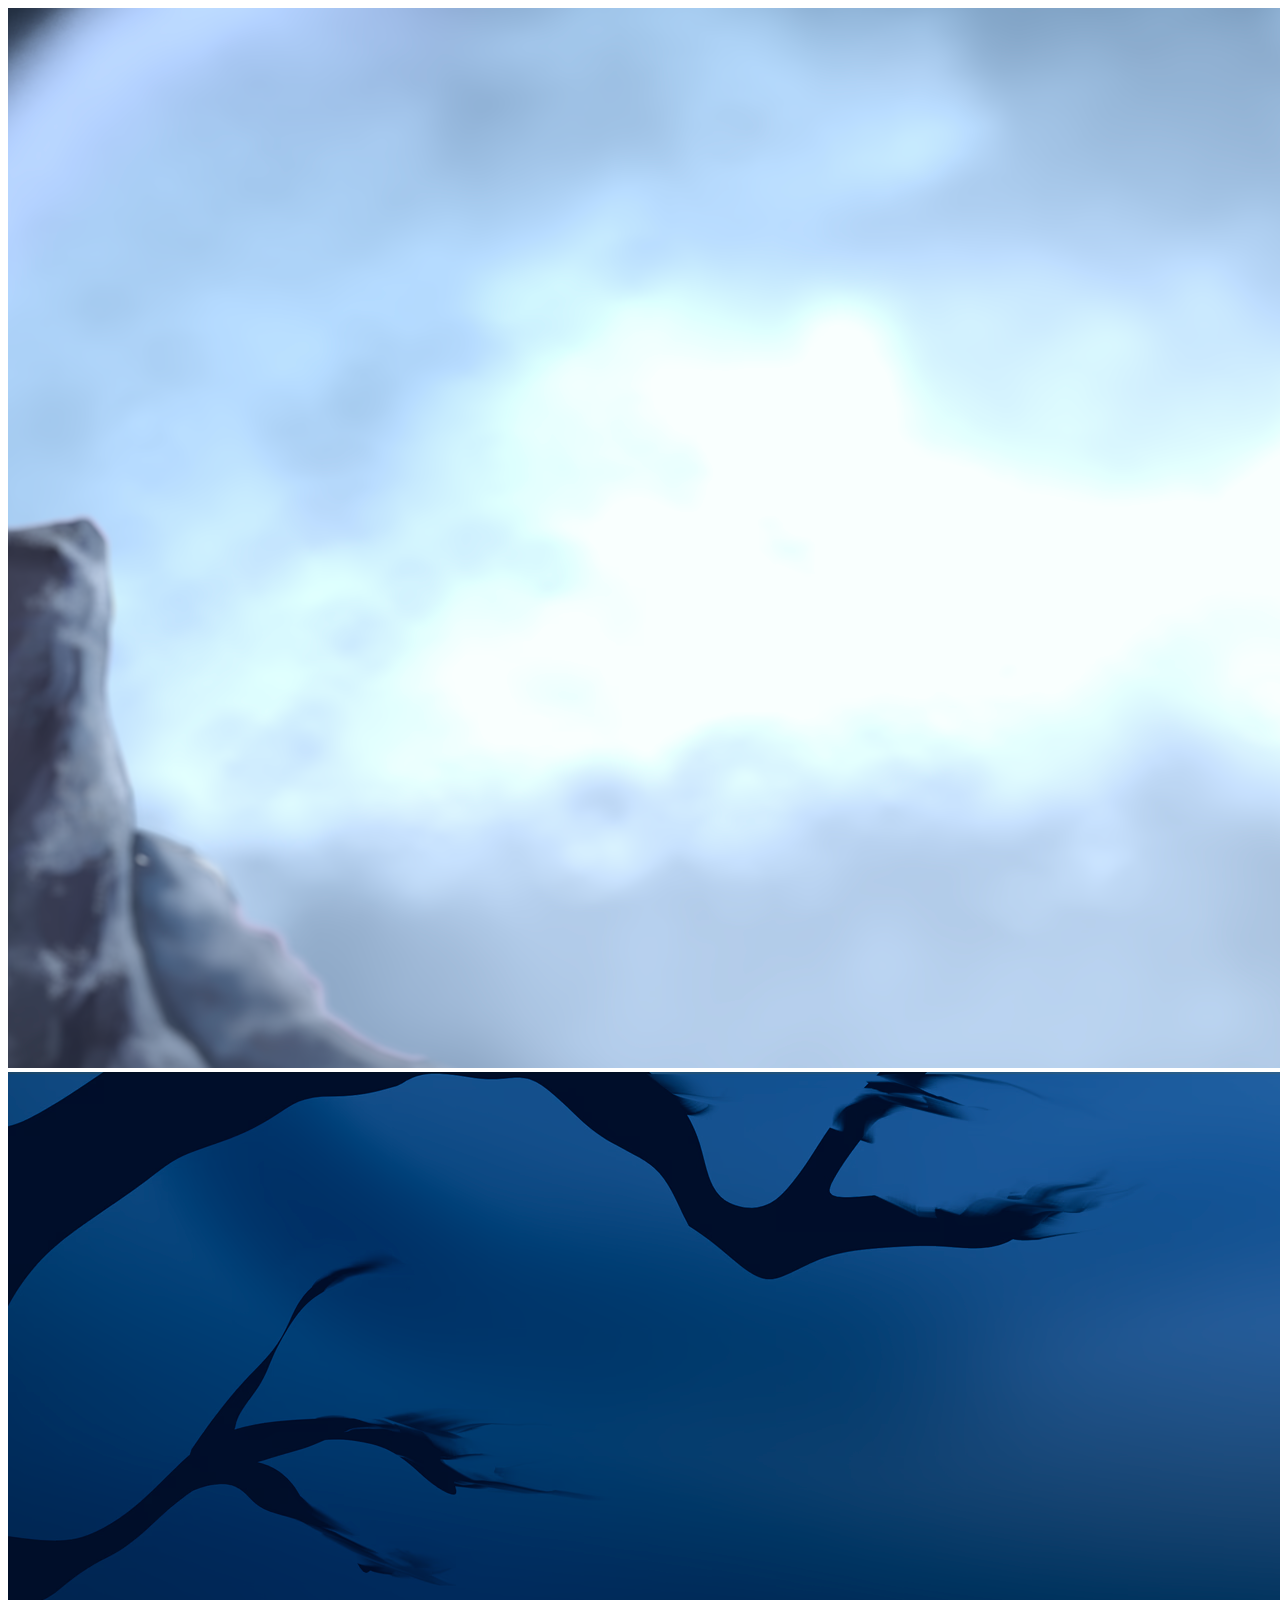
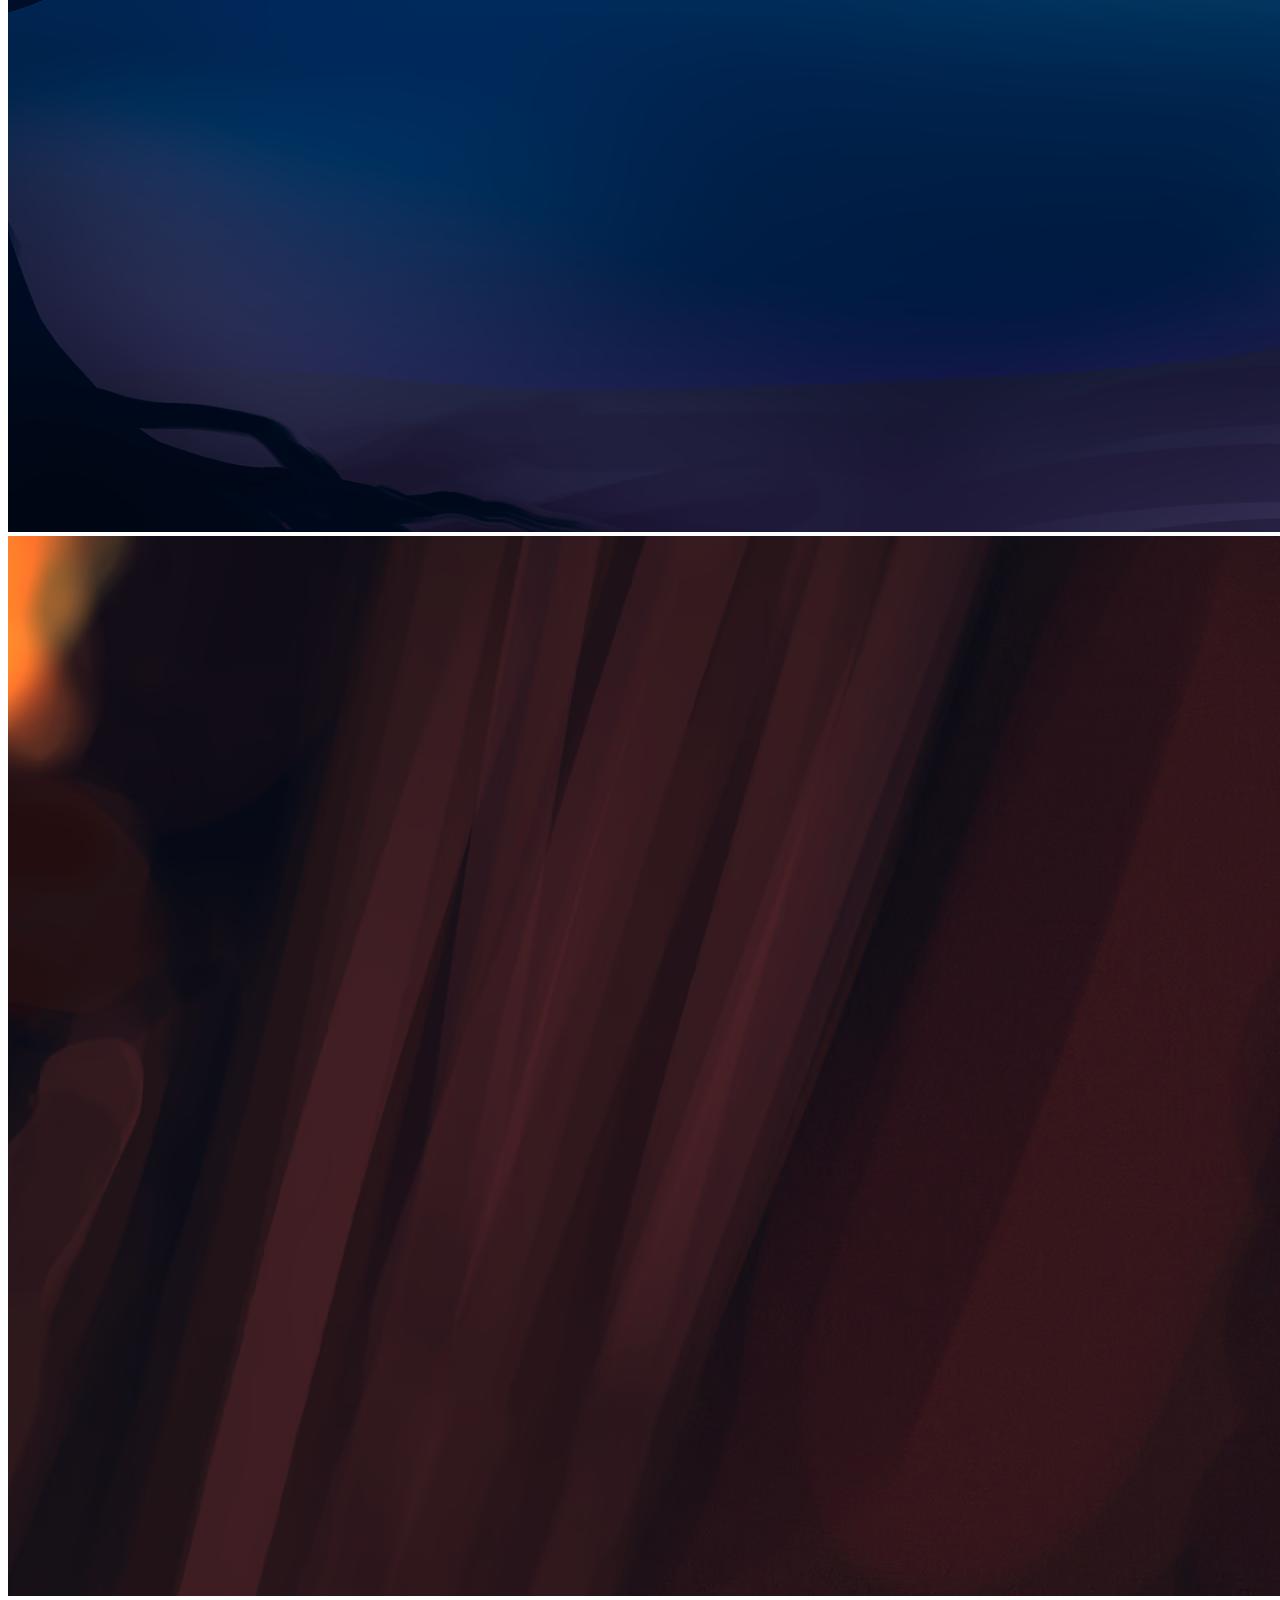
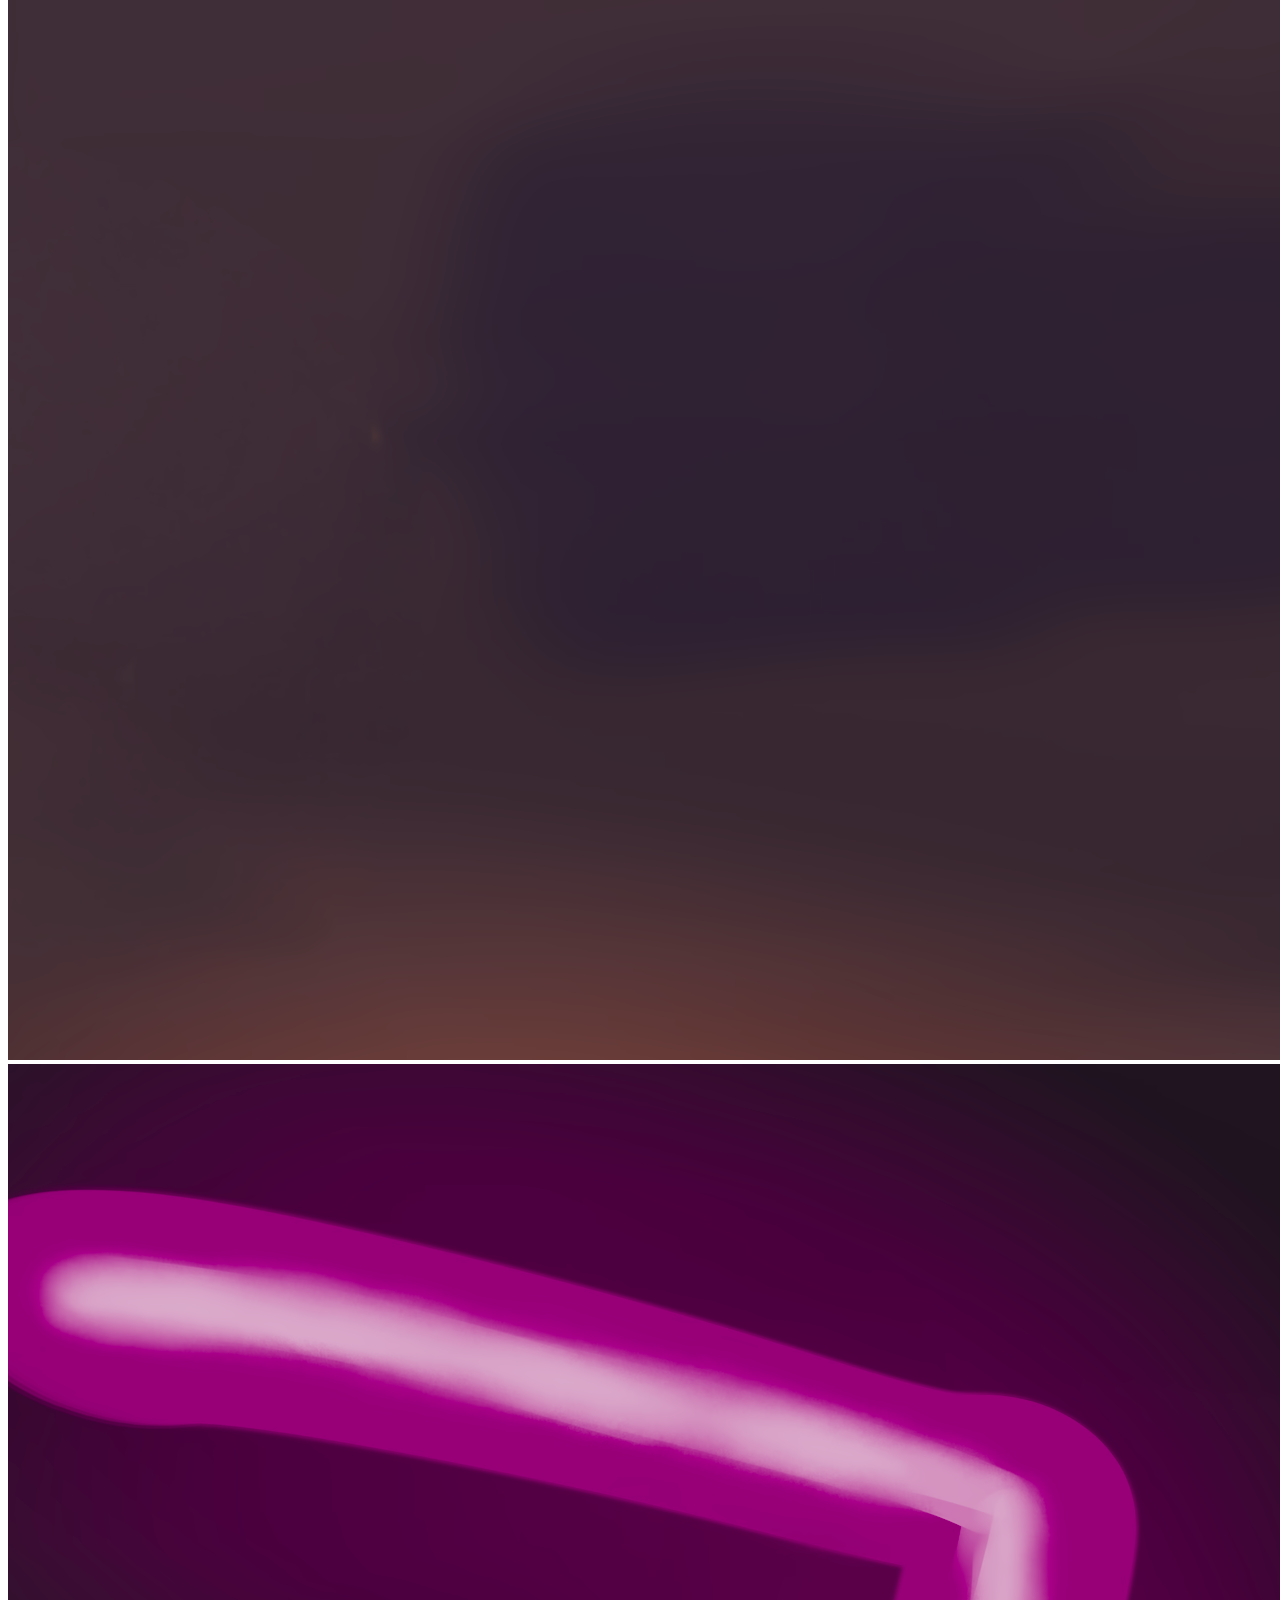
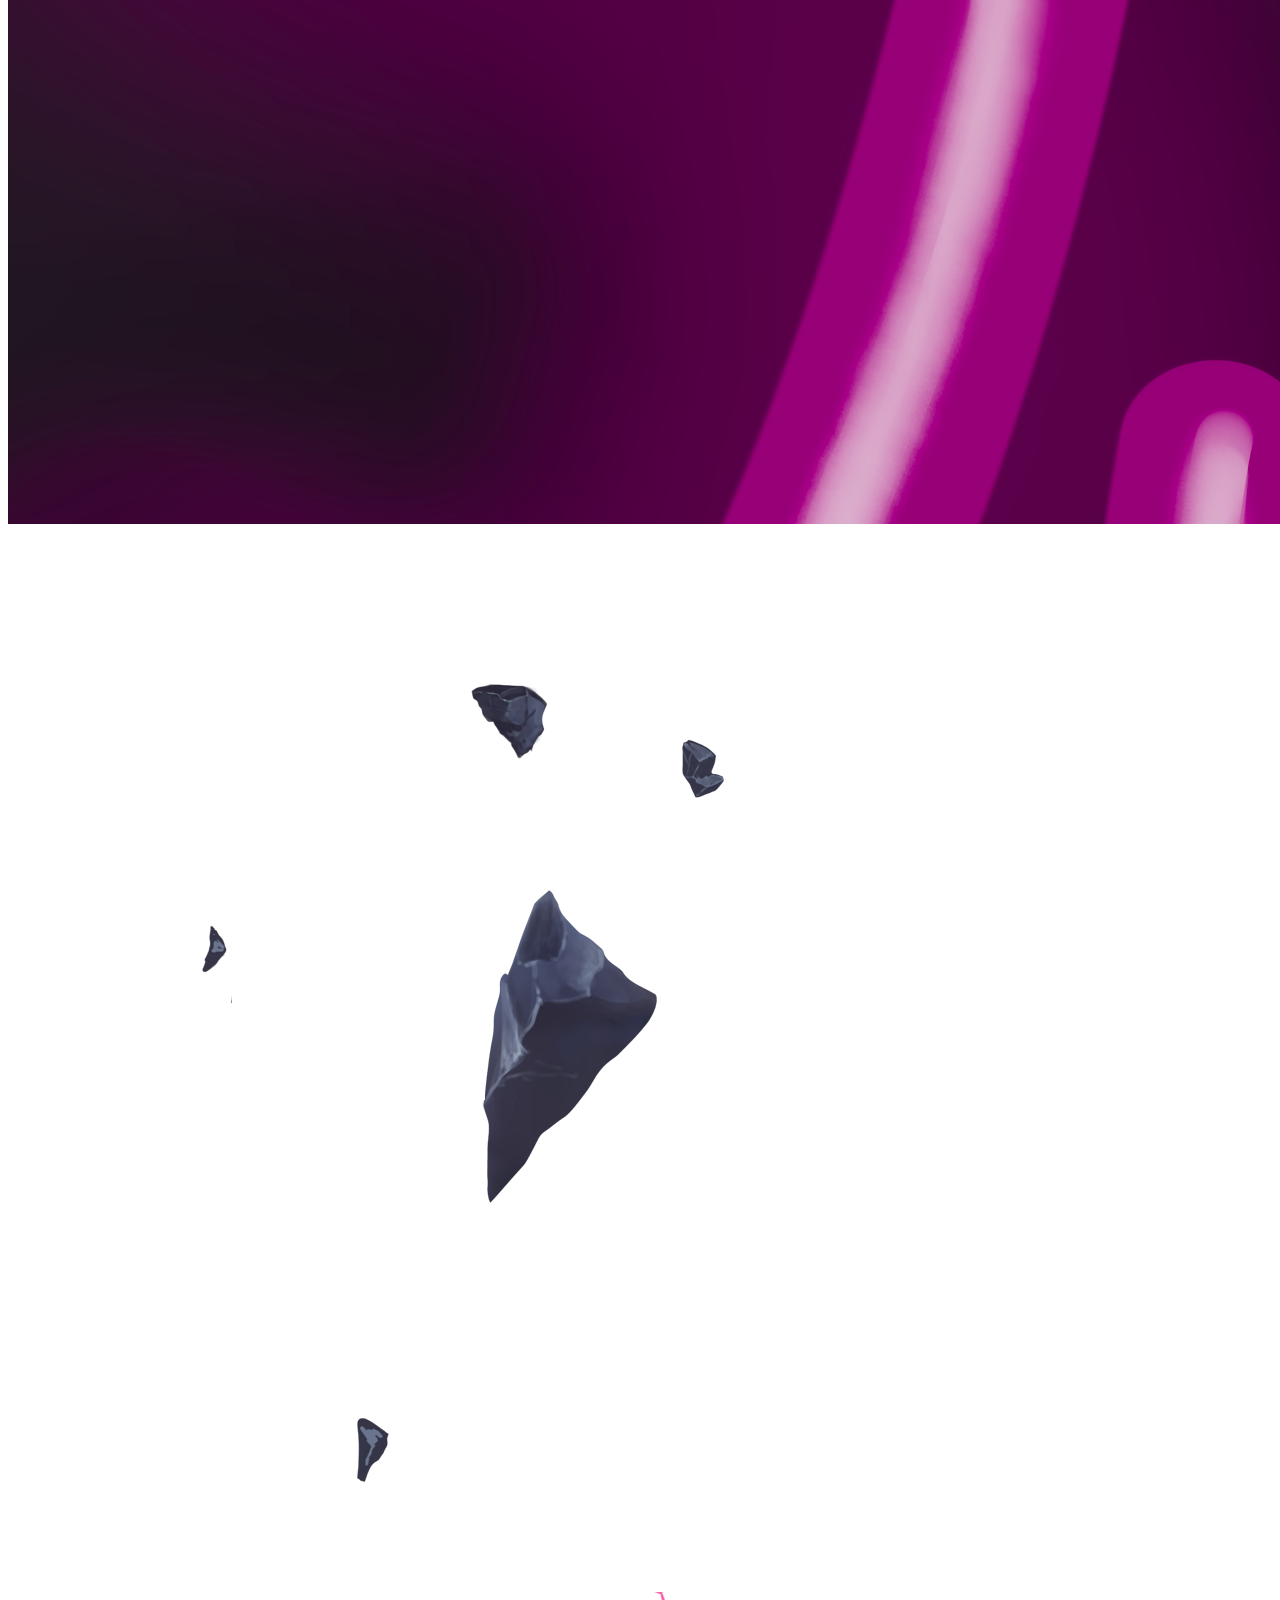
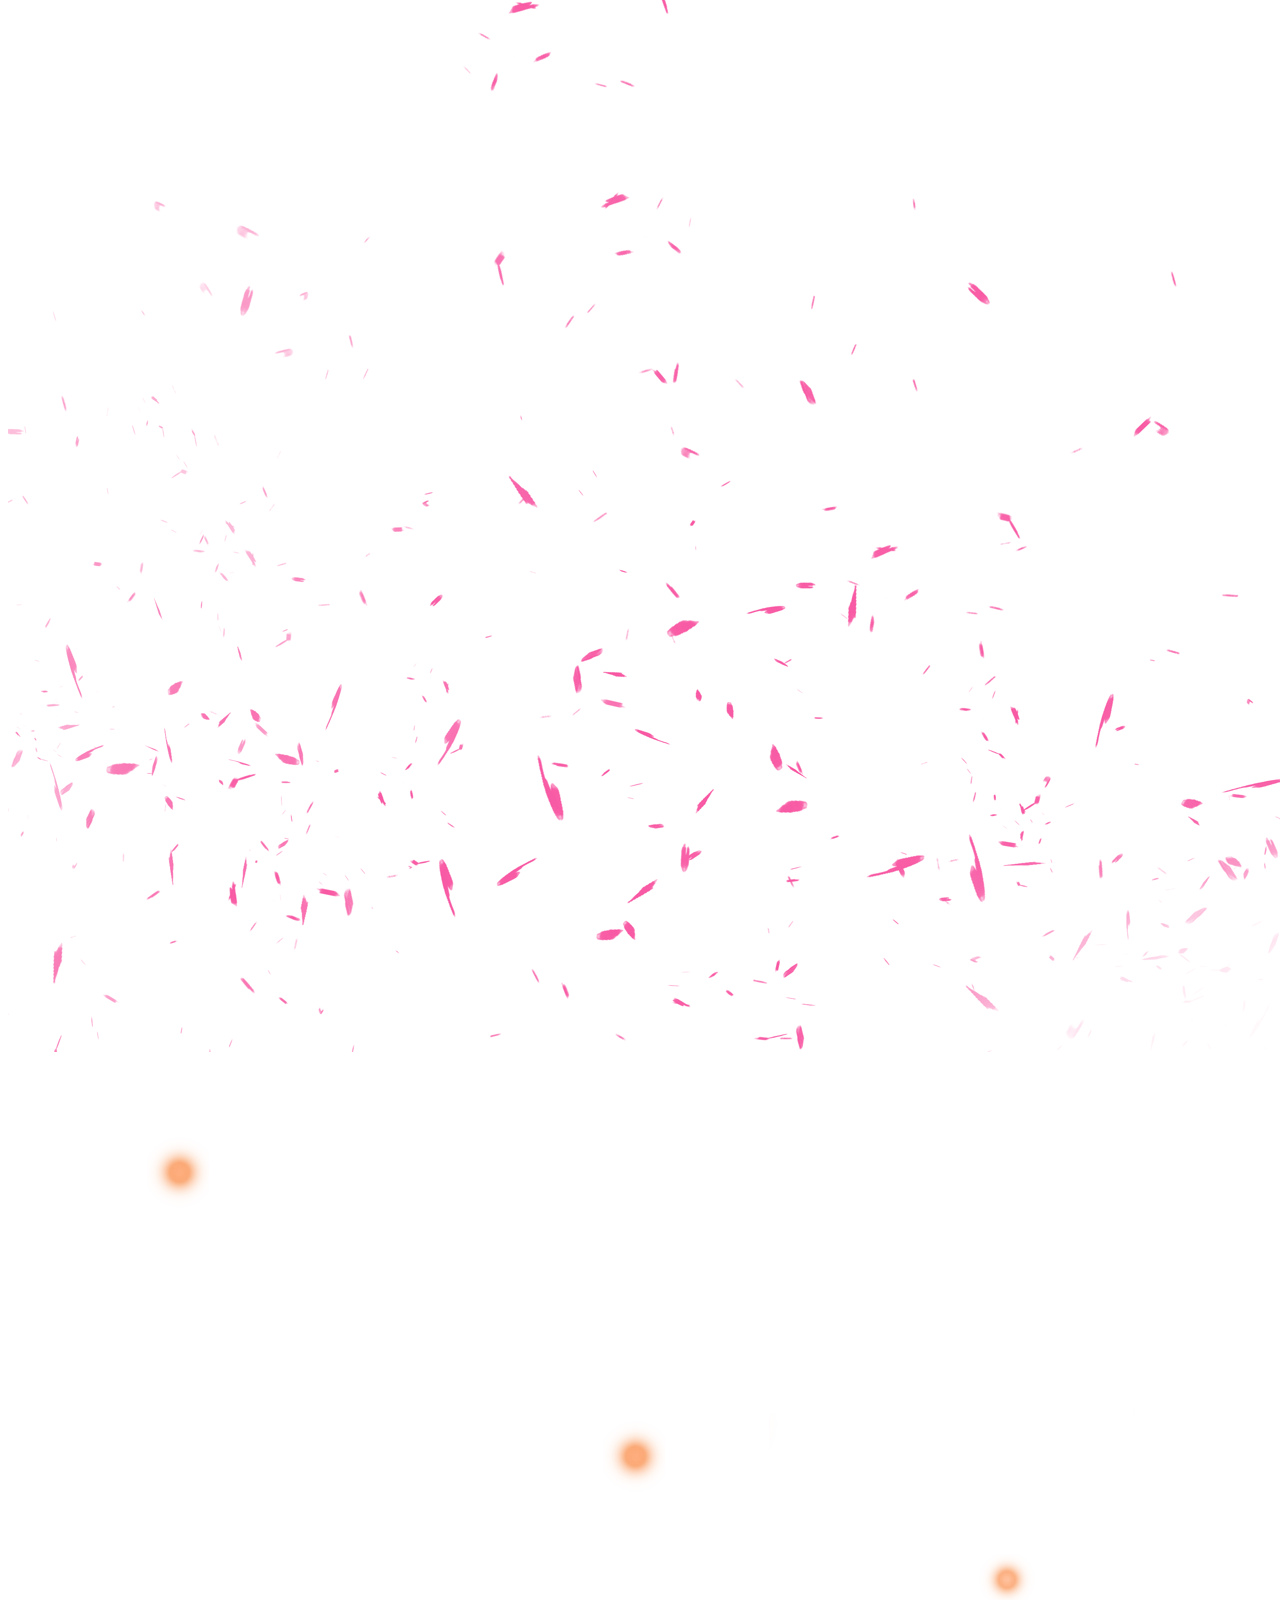
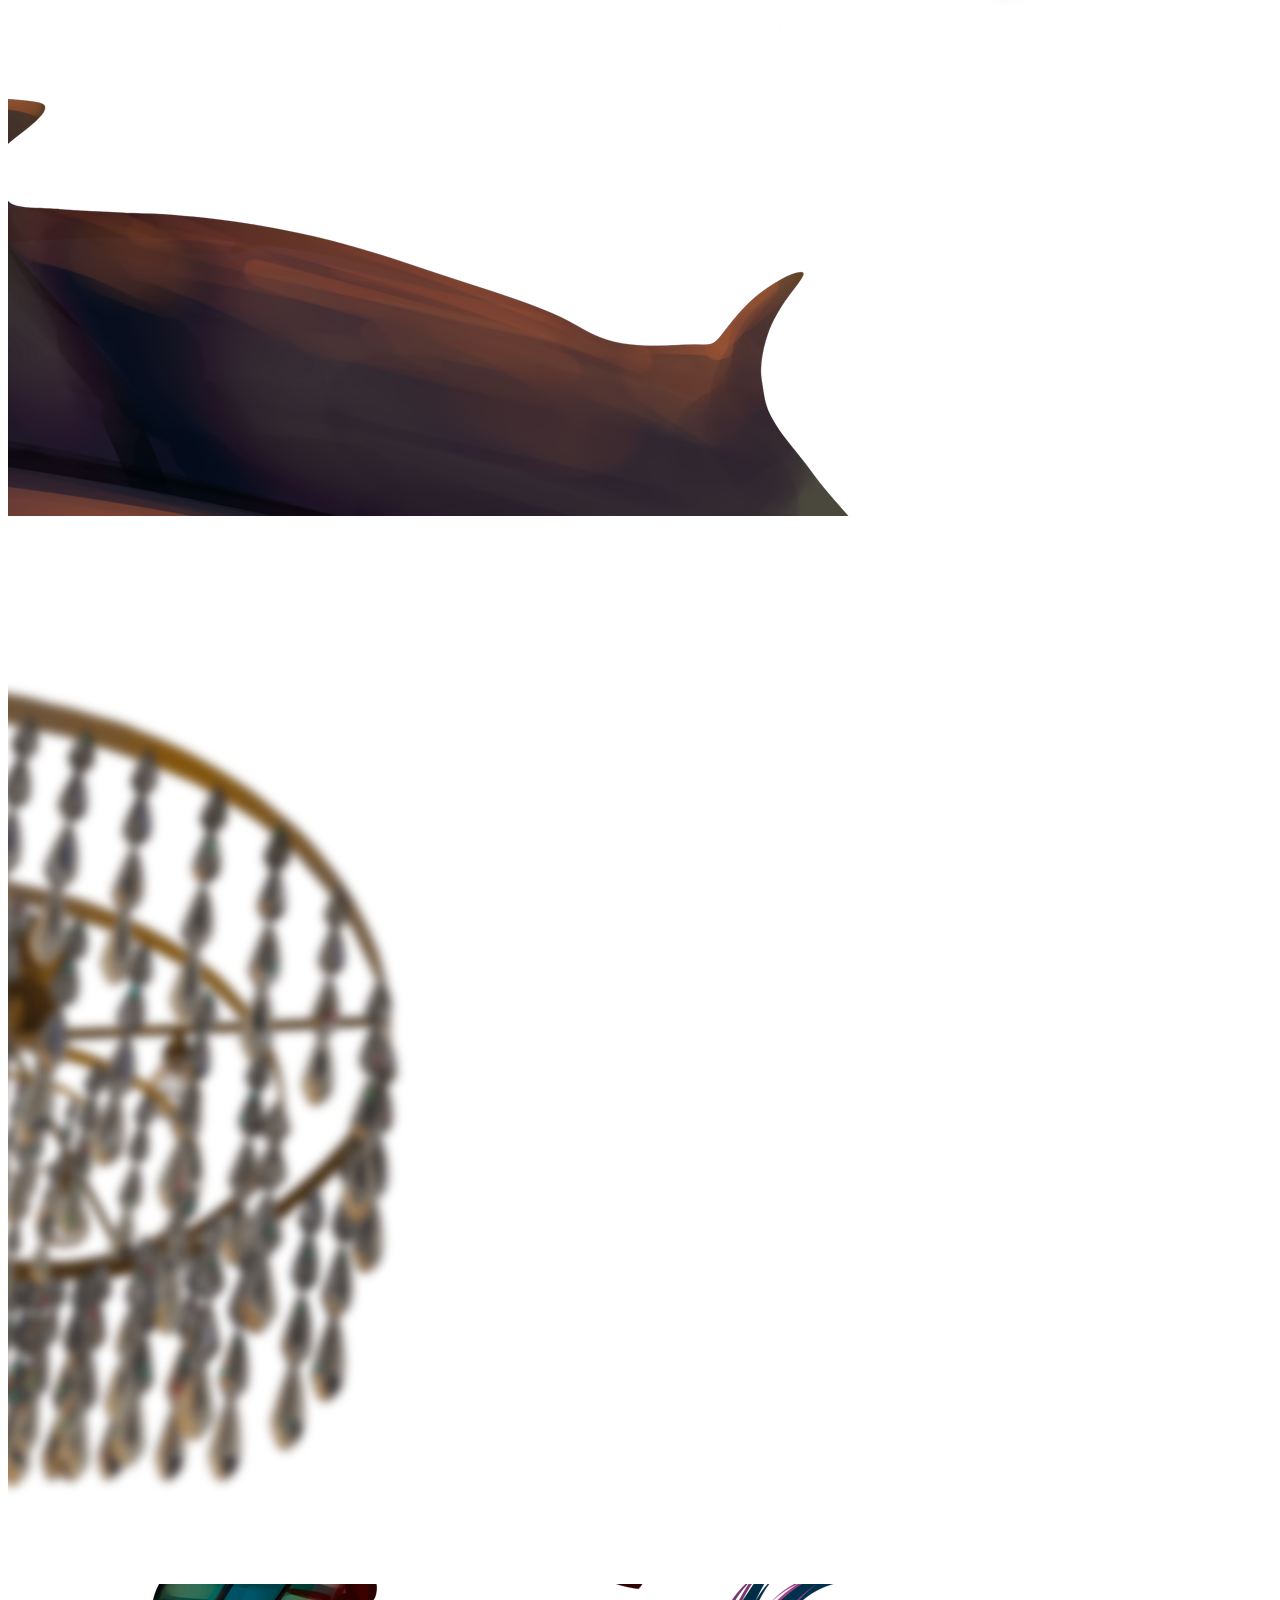
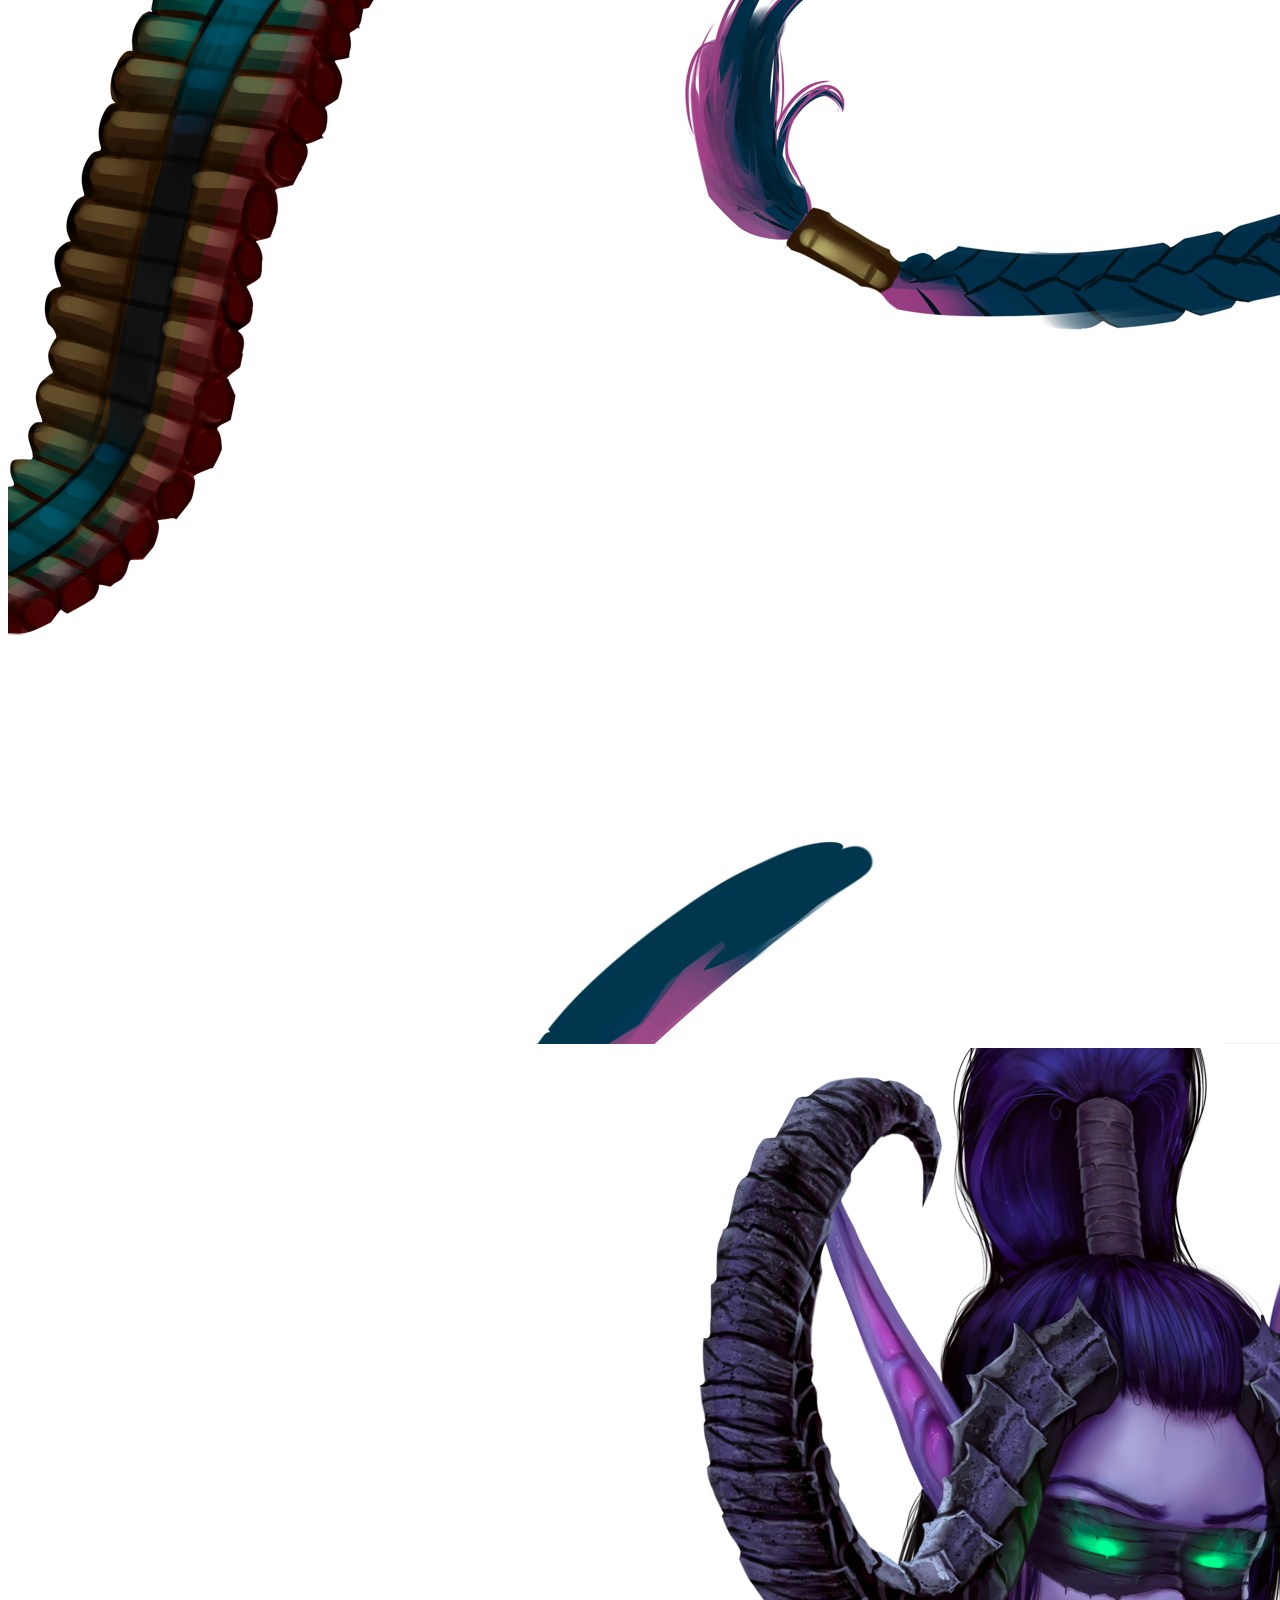
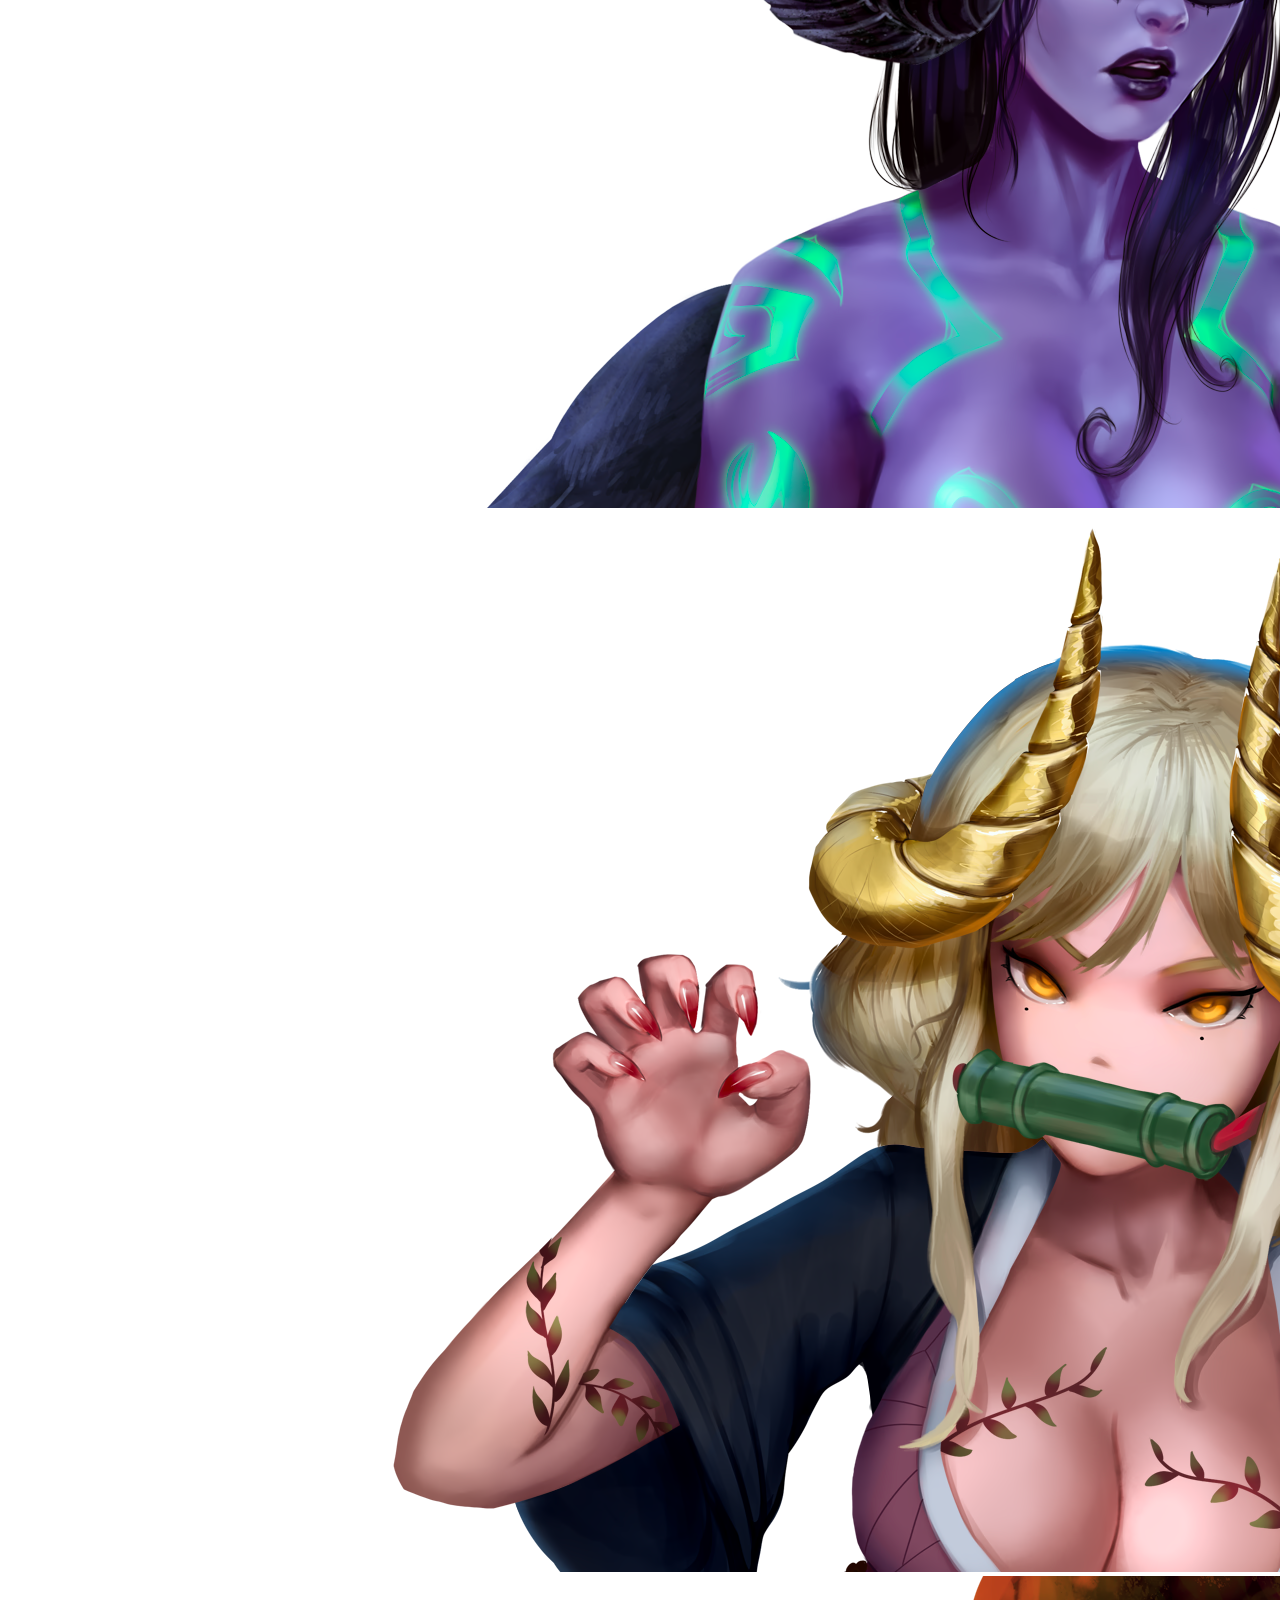
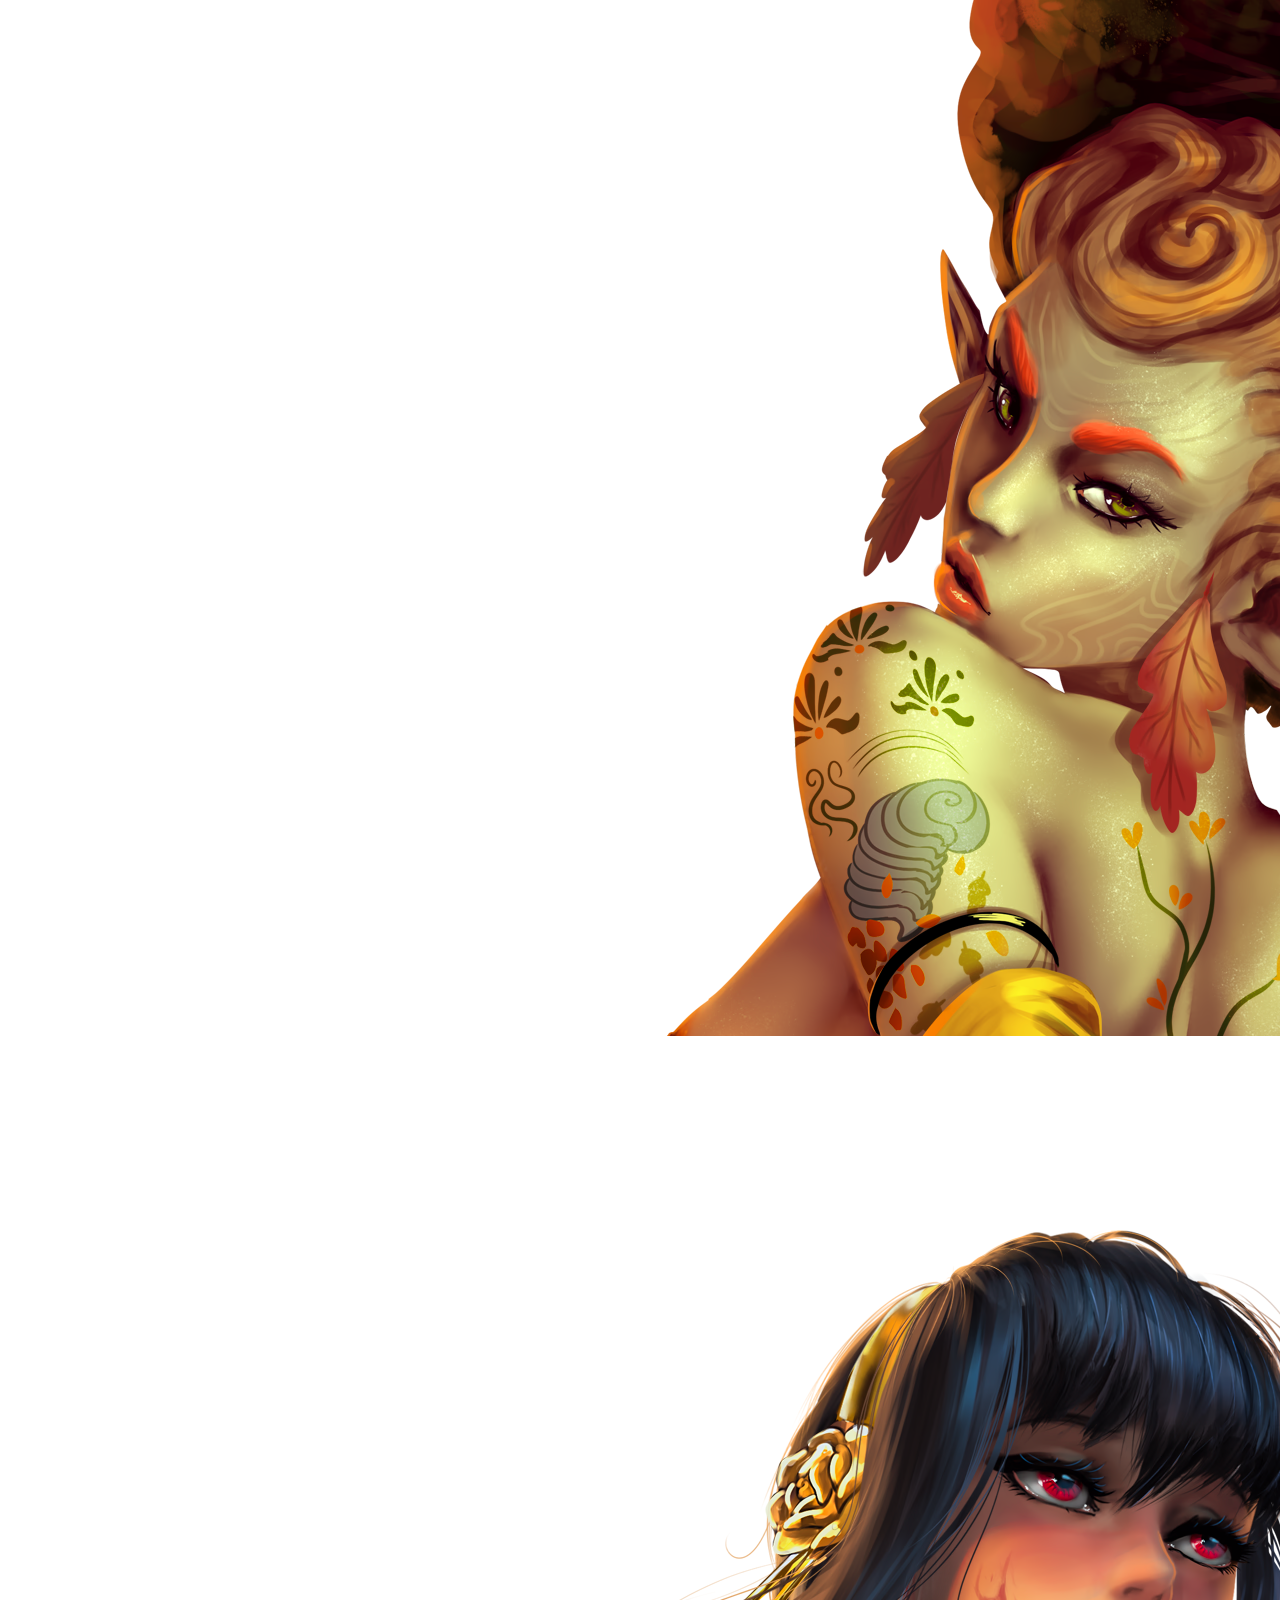
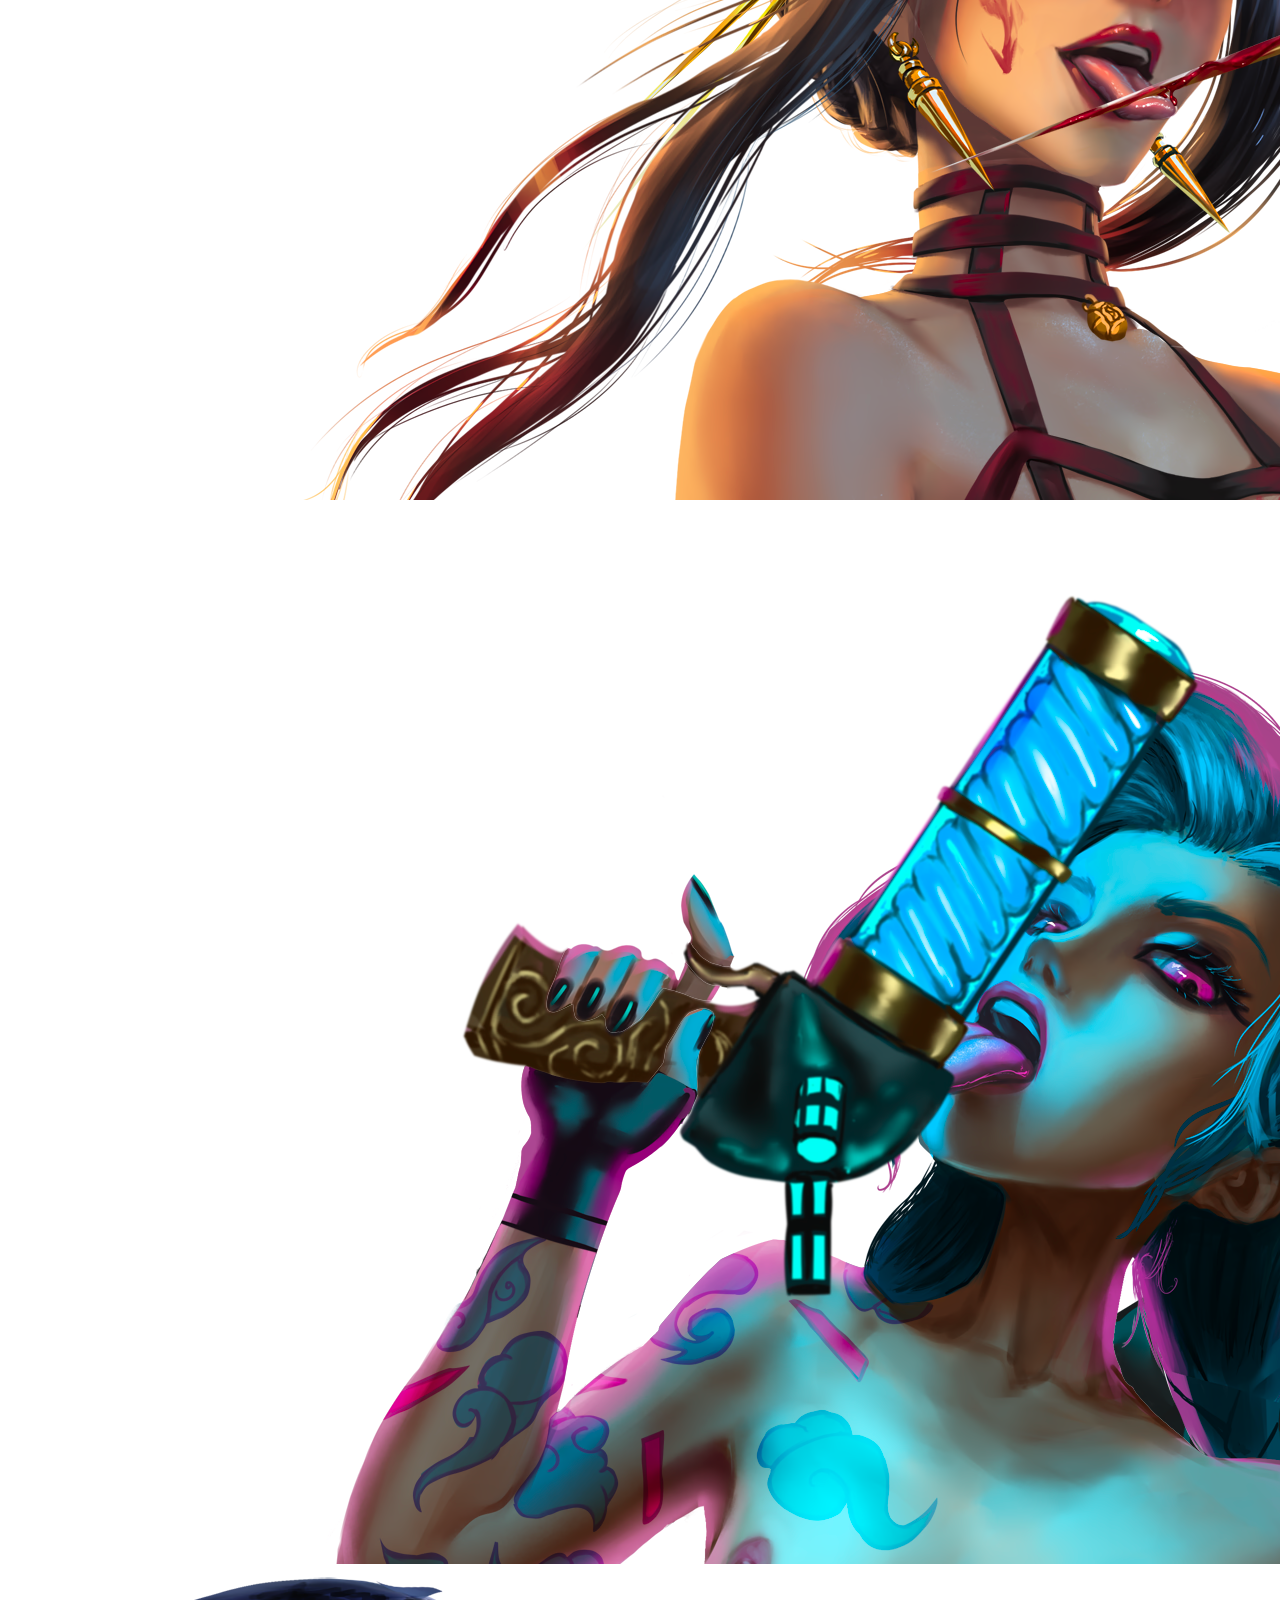
==== commit 421a617b: "Update index.html" ====
--- a/index.html
+++ b/index.html
@@ -14,7 +14,7 @@
 <meta property="og:image:type" content="image/png" />
 <meta property="og:description" content="My nickname is SOWUH and I am 2D artist. On this site you can find my contacts, read some info about me, etc." />
 <meta name="description" content="My nickname is SOWUH and I am 2D artist. On this site you can find my contacts, read some info about me, etc.">
-<link rel="stylesheet" type="text/css" href="v4.css" />
+<link rel="stylesheet" type="text/css" href="v4.1.css" />
 <link rel="stylesheet" type="text/css" href="fonts.css" />
 <link rel="apple-touch-icon" href="apple-touch-icon.png">
 <link rel="manifest" href="./favicons/site.webmanifest">
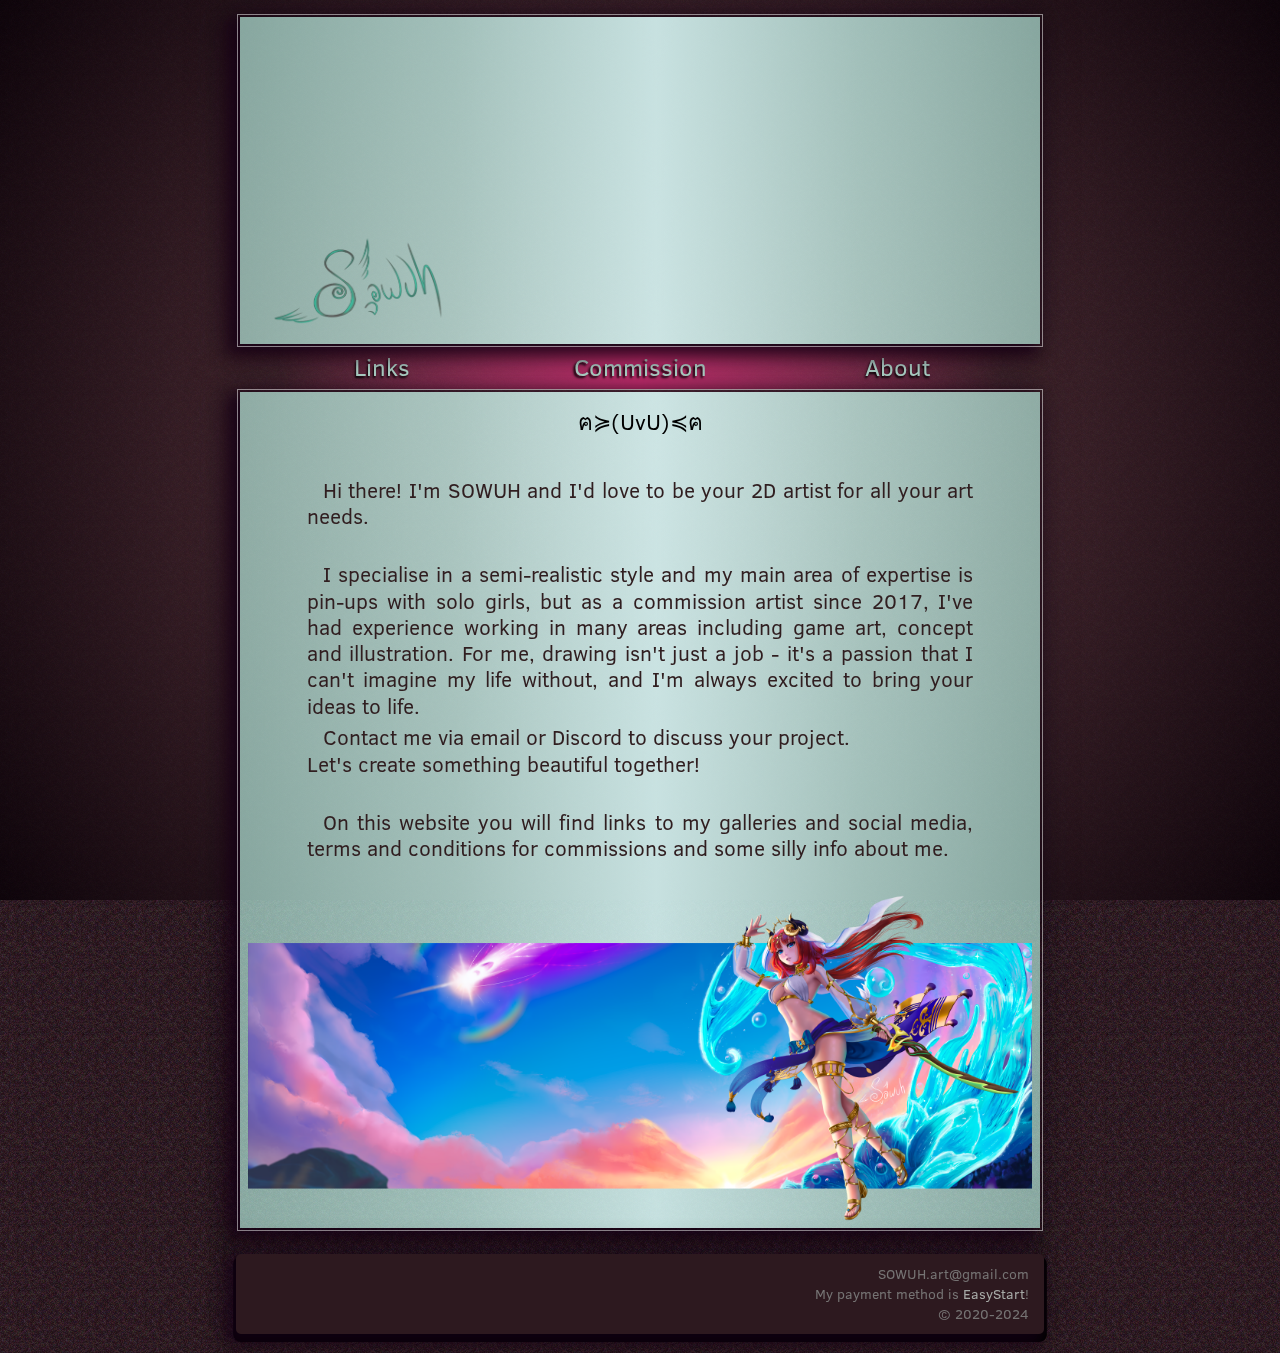
==== commit 4f80b396: "Add files via upload" ====
--- a/index.html
+++ b/index.html
@@ -14,7 +14,7 @@
 <meta property="og:image:type" content="image/png" />
 <meta property="og:description" content="My nickname is SOWUH and I am 2D artist. On this site you can find my contacts, read some info about me, etc." />
 <meta name="description" content="My nickname is SOWUH and I am 2D artist. On this site you can find my contacts, read some info about me, etc.">
-<link rel="stylesheet" type="text/css" href="v4.1.css" />
+<link rel="stylesheet" type="text/css" href="v4.css" />
 <link rel="stylesheet" type="text/css" href="fonts.css" />
 <link rel="apple-touch-icon" href="apple-touch-icon.png">
 <link rel="manifest" href="./favicons/site.webmanifest">
@@ -221,7 +221,13 @@
 <article class="comm-calc">
     <h2>Price Calculator</h2>
     <label for="quantity">Characters on picture:</label>
-    <input type="number" id="quantity" name="quantity" min="1" max="6" onKeyDown="return false" value="1"><br>
+	
+	<div class="number">
+	<button class="number-minus" type="button" onclick="this.nextElementSibling.value = Math.max(1, parseInt(this.nextElementSibling.value) - 1); calculateCost();">-</button>
+	<input type="number" id="quantity" name="quantity" min="1" value="1" max="6" readonly>
+	<button class="number-plus" type="button" onclick="this.previousElementSibling.value = Math.min(6, parseInt(this.previousElementSibling.value) + 1); calculateCost();">+</button>
+	</div>
+	
     <div class="checkbox-wrapper-42">     
         <input type="checkbox" id="additional" name="additional">
         <label class="cbx" for="additional"></label>
--- a/v4.css
+++ b/v4.css
@@ -0,0 +1,830 @@
+﻿html{min-height:100%;}
+
+body{
+font-size: calc(16px + 43 * ((100vw - 300px) / (8500 - 300)) + 50 * ((100vh - 500px) / (8500 - 500)));
+line-height: calc(1.2em - 14 * ((100vw - 300px) / (8500 - 300)) - 8 * ((100vh - 500px) / (8500 - 500)));
+margin-left:0;
+margin-right:0;
+margin-bottom:0;
+padding:0;
+background-color: #3b1d24;
+background-image: url("bg.png");
+image-rendering: -webkit-optimize-contrast;
+text-rendering: optimizeLegibility;
+-webkit-font-smoothing: antialiased;
+-moz-osx-font-smoothing: grayscale;
+font-rendering-mode: enhanced;
+overflow-y:scroll;
+scrollbar-width: thin;
+font-family: ClearSans;
+text-align: center;
+min-height:100%;
+}
+
+:root {color-scheme: light only;} /*Should Prevent The Website Color Change In Dark Mode*/
+ 
+::-moz-selection {color: white; background: rgba(215,52,123,0.75);}
+::selection {color: white; background: rgba(215,52,123,0.8);}
+
+a {color: black;}
+a:link {text-decoration: none;}
+a:focus {outline: 0;}
+a:visited {text-decoration: none;}
+a:hover {text-decoration: none;}
+a:active {text-decoration: none;}
+
+a.body {color: #d62d76;}
+a.body:link {color: #d62d76;}
+a.body:focus {color: white;}
+a.body:visited {color: #d62d76;}
+a.body:hover {color: white; text-shadow: 0 0 0.05em #d62d76, 0 0 0.25em white; transition: 0.2s linear;}
+a.body:active {text-decoration: none; color: white; text-shadow: 0 0 0.3em white, 0 0 0.2em white; transition: 0.2s linear;}
+
+a.footer {color: #a6a9a6;}
+a.footer:link {color: #a6a9a6;}
+a.footer:focus {color: white;}
+a.footer:visited {color: #a6a9a6;}
+a.footer:hover {color: white; transition: 0.2s linear;}
+a.footer:active {color: white; transition: 0.2s linear;}
+
+a.menu {color: #c6f0e2;}
+a.menu:link {color: #c6f0e2; transition: 0.1s linear;}
+a.menu:focus {color: white; font-size: 1.05em; text-shadow: -0.18em 0.08em 0.16em black, 0 0 0.1em white; transition: 0.2s linear;}
+a.menu:visited {color: #c6f0e2; transition: 0.1s linear;}
+a.menu:hover {color: white; font-size: 1.1em; text-shadow: -0.25em 0.12em 0.22em black, 0 0 0.1em white; transition: 0.2s linear;}
+a.menu:active {color: white; font-size: 1.07em; text-shadow: -0.20em 0.10em 0.18em black, 0 0 0.3em white, 0 0 0.2em white; transition: 0.2s linear;}
+
+hr {
+	border: 0;
+    height: 0.04em;
+	background: rgba(123,124,124,0.6);
+	-moz-box-shadow: 0 0.04em 0.06em #d4f3f1;
+	-webkit-box-shadow: 0 0.04em 0.06em #d4f3f1;
+	box-shadow: 0 0.04em 0.06em #d4f3f1;
+}
+
+#cast{
+  z-index: -1;
+  position: fixed;
+  top: 0;
+  left: 0;
+  width: 100%;
+  height: 100%;
+background: #3b1d24;
+background: -moz-radial-gradient(circle, rgba(150,90,100,0.6) 1%, rgba(10,2,8,0.88) 100%);
+background: -webkit-radial-gradient(circle, rgba(150,90,100,0.6) 1%, rgba(10,2,8,0.88) 100%);
+background: radial-gradient(circle, rgba(150,90,100,0.6) 1%, rgba(10,2,8,0.88) 100%);
+filter: progid:DXImageTransform.Microsoft.gradient(startColorstr="#9a5b61",endColorstr="#0a0208",GradientType=1);
+}
+h1 {
+	font-size: 1em;
+	font-weight: normal;
+	margin-top: 0;
+	margin-bottom: 0;
+	margin-left: 0;
+	margin-right: 0;
+}
+h1.snap{
+	text-shadow: -0.05em 0.07em 0.1em black;
+	display: inline-block;
+    box-sizing: border-box;
+	width: 31.5%;
+	height: 1.4em;
+	min-height: 1.4em;
+	max-height: 1.4em;
+	text-align: center;
+	vertical-align: bottom;
+	padding:0.22em;
+	margin-top: 0;
+	margin-bottom: 0;
+	margin-left: 0;
+	margin-right: 0;
+	-webkit-tap-highlight-color: rgba(0,0,0,0);
+	-webkit-tap-highlight-color: transparent;
+	-webkit-touch-callout: none;
+	-webkit-user-select: none;
+	-khtml-user-select: none;
+	-moz-user-select: none;
+	-ms-user-select: none;
+	user-select: none;
+}
+h2 {
+	font-size: 0.95em;
+	font-weight: normal;
+	padding: 2%;
+	margin-top: 0;
+	margin-bottom: 0;
+	margin-left: 0;
+	margin-right: 0;
+}
+h3 {
+	font-size: 0.9em;
+	font-weight: normal;
+	margin-top: 0;
+	margin-bottom: 0;
+	margin-left: 0;
+	margin-right: 0;
+}
+article {
+	display: block;
+}
+p {
+	text-indent: 1rem;
+	font-weight: normal;
+	font-size: 0.9em;
+	color: #301e20;
+	text-align: justify;
+	box-sizing: border-box;
+	display: inline-block;
+	margin-top: 0;
+	margin-bottom: 0;
+	vertical-align: middle;
+	padding: 0.4%;
+}
+p.half {
+	text-indent: 0rem;
+	padding: 4%;
+	width: 47%;
+}
+.comm-calc input {
+	width: 2em;
+	height: 2.5em;
+	background: transparent;
+	font-family: inherit;
+	font-size: 1.1em;
+	text-align: center;
+	-moz-appearance: textfield;
+	border: 0.12em solid rgba(0, 0, 0, 0.1);
+}
+input[type=number]::-webkit-inner-spin-button,
+input[type=number]::-webkit-outer-spin-button {
+    -webkit-appearance: inner-spin-button;
+	opacity: 1;
+	height: 2.5em;
+}
+.comm-calc {
+	background-color: rgba(255, 255, 255, 0.3);
+	border: 0.12em solid rgba(0, 0, 0, 0.1);
+	border-radius: 1em;
+	padding: 1em;
+	width: 55%;
+	margin: 1.5em auto;
+	box-shadow: 0 0.2em 0.8em rgba(0, 0, 0, 0.5);
+}
+.comm-calc label {
+    font-size: 0.8em;
+    color: #555;
+	margin: 0.4em;
+    display: inline-block;
+}
+.comm-calc p {
+    font-size: 1.1em;
+	margin: 0.4em;
+    display: inline-block;
+}
+p.comm {
+	text-indent: 0rem;
+	width: 50.5%;
+	font-size: 0.7em;
+	color: #301e20;
+	text-align: center;
+	line-height: 1em;
+	padding: 0;
+}
+p.fooo {
+	text-indent: 0rem;
+	color: #757373;
+	font-size: 0.6em;
+	text-align: right;
+	padding: 0.8%;
+	padding-right: 0.8em;
+}
+.gum{
+		display: block;
+		width: 46%;
+		height: auto;
+		margin-left:auto;
+		margin-right:auto;
+		min-width: 800px;
+		z-index: 5;
+		position: relative;
+		-webkit-tap-highlight-color: rgba(0,0,0,0);
+		-webkit-tap-highlight-color: transparent;
+		-webkit-touch-callout: none;
+	}
+@media screen and (max-aspect-ratio: 12/16){
+	.gum{
+		width: 94%;
+		margin-left:auto;
+		margin-right:auto;
+		min-width: 300px;
+	}
+}
+@media (max-width: 805px){
+	.gum{
+		width: 94%;
+		margin-left:auto;
+		margin-right:auto;
+		min-width: 300px;
+	}
+	#topknot{
+		aspect-ratio: 180 / 106;
+	}
+}
+#topknot{
+background: #a6c6c0;
+background: -moz-linear-gradient(90deg, rgba(188,246,231,0.65) 0%, rgba(200,247,237,0.75) 27%, rgba(217,249,247,0.89) 52%, rgba(200,247,237,0.75) 77%, rgba(188,246,231,0.65) 100%);
+background: -webkit-linear-gradient(0deg, rgba(188,246,231,0.65) 0%, rgba(200,247,237,0.75) 27%, rgba(217,249,247,0.89) 52%, rgba(200,247,237,0.75) 77%, rgba(188,246,231,0.65) 100%);
+background: linear-gradient(90deg, rgba(188,246,231,0.65) 0%, rgba(200,247,237,0.75) 27%, rgba(217,249,247,0.89) 52%, rgba(200,247,237,0.75) 77%, rgba(188,246,231,0.65) 100%);
+filter: progid:DXImageTransform.Microsoft.gradient(startColorstr="#bcf4e7",endColorstr="#bcf4e7",GradientType=1);
+		-moz-box-shadow: -0.25em 0.22em 0.4em 0.12em rgba(28,0,18,0.5), -0.32em 0.31em 0.85em 0.22em rgba(28,0,18,0.7), -0.35em 0.15em 1.5em 0.42em rgba(28,0,18,0.5);
+		-webkit-box-shadow: -0.25em 0.22em 0.4em 0.12em rgba(28,0,18,0.5), -0.32em 0.31em 0.85em 0.22em rgba(28,0,18,0.7), -0.35em 0.15em 1.5em 0.42em rgba(28,0,18,0.5);
+		box-shadow: -0.30em 0.22em 0.4em 0.12em rgba(18,0,28,0.35), -0.32em 0.31em 0.75em 0.25em rgba(28,0,18,0.75), -0.35em 0.15em 1.5em 0.42em rgba(18,0,28,0.35);
+		outline: 0.06em solid rgba(255, 255, 255, 0.5);
+		outline-offset: 0.12em;
+		margin-bottom: 0.11em;
+		margin-top:0.7em;
+		-webkit-user-select: none;
+		-khtml-user-select: none;
+		-moz-user-select: none;
+		-ms-user-select: none;
+		user-select: none;
+		aspect-ratio: 22 / 9;
+		min-height: 10.5em;
+	}
+#clay{
+background: #a6c6c0;
+background: -moz-linear-gradient(90deg, rgba(188,246,231,0.65) 0%, rgba(200,247,237,0.75) 27%, rgba(217,249,247,0.89) 52%, rgba(200,247,237,0.75) 77%, rgba(188,246,231,0.65) 100%);
+background: -webkit-linear-gradient(0deg, rgba(188,246,231,0.65) 0%, rgba(200,247,237,0.75) 27%, rgba(217,249,247,0.89) 52%, rgba(200,247,237,0.75) 77%, rgba(188,246,231,0.65) 100%);
+background: linear-gradient(90deg, rgba(188,246,231,0.65) 0%, rgba(200,247,237,0.75) 27%, rgba(217,249,247,0.89) 52%, rgba(200,247,237,0.75) 77%, rgba(188,246,231,0.65) 100%);
+filter: progid:DXImageTransform.Microsoft.gradient(startColorstr="#bcf4e7",endColorstr="#bcf4e7",GradientType=1);
+		margin-top: 0.11em;
+		-moz-box-shadow: -0.25em 0.22em 0.4em 0.12em rgba(28,0,18,0.5), -0.32em 0.31em 0.85em 0.22em rgba(28,0,18,0.7), -0.35em 0.15em 1.5em 0.42em rgba(28,0,18,0.5);
+		-webkit-box-shadow: -0.25em 0.22em 0.4em 0.12em rgba(28,0,18,0.5), -0.32em 0.31em 0.85em 0.22em rgba(28,0,18,0.7), -0.35em 0.15em 1.5em 0.42em rgba(28,0,18,0.5);
+		box-shadow: -0.30em 0.22em 0.4em 0.12em rgba(18,0,28,0.35), -0.32em 0.31em 0.75em 0.25em rgba(28,0,18,0.75), -0.35em 0.15em 1.5em 0.42em rgba(18,0,28,0.35);
+		outline: 0.06em solid rgba(255, 255, 255, 0.5);
+		outline-offset: 0.12em;
+	}
+#muscle{
+background: #d22e75;
+background: -moz-linear-gradient(90deg, rgba(48,30,32,0) 5%, rgba(213,50,119,1) 50%, rgba(48,30,32,0) 95%);
+background: -webkit-linear-gradient(0deg, rgba(48,30,32,0) 5%, rgba(213,50,119,1) 50%, rgba(48,30,32,0) 95%);
+background: linear-gradient(90deg, rgba(48,30,32,0) 5%, rgba(213,50,119,1) 50%, rgba(48,30,32,0) 95%);
+filter: progid:DXImageTransform.Microsoft.gradient(startColorstr="#301e20",endColorstr="#301e20",GradientType=1);
+		height: 1.6em;
+		min-height: 1.6em;
+		max-height: 1.6em;
+		z-index: 1;
+		padding: 0.11em;
+		cursor: pointer;
+		-webkit-user-select: none;
+		-khtml-user-select: none;
+		-moz-user-select: none;
+		-ms-user-select: none;
+		user-select: none;
+	}
+#muscle:hover{
+	z-index: 6;
+}
+#muscle:active{
+	background: rgb(64,30,42);
+    background: -moz-linear-gradient(90deg, rgba(48,30,32,0) 0%, rgba(235,50,122,1) 50%, rgba(48,30,32,0) 100%);
+    background: -webkit-linear-gradient(0deg, rgba(48,30,32,0) 0%, rgba(235,50,122,1) 50%, rgba(48,30,32,0) 100%);
+    background: linear-gradient(90deg, rgba(48,30,32,0) 0%, rgba(235,50,122,1) 50%, rgba(48,30,32,0) 100%);
+    filter: progid:DXImageTransform.Microsoft.gradient(startColorstr="#301e20",endColorstr="#301e20",GradientType=1);
+	z-index: 6;
+}
+#sole{
+		background: #2d191f;
+		-moz-box-shadow: -0.28em 0.20em 0.35em 0.10em rgba(18,0,28,0.3), -0.30em 0.29em 0.7em 0.22em rgba(28,0,18,0.5), -0.32em 0.12em 1.2em 0.39em rgba(18,0,28,0.3), 0 0.22em 0 0.12em black;
+		-webkit-box-shadow: -0.28em 0.20em 0.35em 0.10em rgba(18,0,28,0.3), -0.30em 0.29em 0.7em 0.22em rgba(28,0,18,0.5), -0.32em 0.12em 1.2em 0.39em rgba(18,0,28,0.3), 0 0.22em 0 0.12em black;
+		box-shadow: -0.28em 0.20em 0.35em 0.10em rgba(18,0,28,0.3), -0.30em 0.29em 0.7em 0.22em rgba(28,0,18,0.5), -0.32em 0.12em 1.2em 0.39em rgba(18,0,28,0.3), 0 0.22em 0 0.12em black;
+		margin-top:1.1em;
+		border-radius: 0.2em;
+		margin-bottom:0.8em;
+		border: 0.19em solid #2d191f;
+		line-height: calc(0.92em - 14 * ((100vw - 300px) / (8500 - 300)) - 7 * ((100vh - 500px) / (8500 - 500)));
+		text-align: right;
+	}
+img{
+  object-fit: contain;
+  display: inline-block;
+  clear:both;
+  -webkit-user-select: none;
+  -khtml-user-select: none;
+  -moz-user-select: none;
+  -ms-user-select: none;
+  user-select: none;
+}
+img.logo{
+  height: auto;
+  width: 100%;
+  display: block;
+}
+img.cooo{
+  height: auto;
+  width: 100%;
+  vertical-align: middle;
+}
+img.cooo2{
+  height: auto;
+  width: 98%;
+  vertical-align: middle;
+}
+img.inline{
+  height: 0.8em;
+  width: auto;
+  margin-top:0.5em;
+}
+img.picex{
+  vertical-align: middle;
+  height: auto;
+  width: 50%;
+  padding: 0.5%;
+}
+.content{
+    box-sizing: border-box;
+	display: inline-block;
+	vertical-align: middle;
+	padding: 3%;
+	width: 90%;
+	text-align: center;
+}
+ /* Checkbox */
+  .checkbox-wrapper-42 input[type="checkbox"] {
+    display: none;
+    visibility: hidden;
+  }
+
+  .checkbox-wrapper-42 label {
+    display: inline-block;
+  }
+
+  .checkbox-wrapper-42 .cbx {
+    position: relative;
+    top: 1px;
+    width: 17px;
+    height: 17px;
+    border: 1px solid #d62d76;
+    border-radius: 3px;
+    vertical-align: middle;
+    transition: background 0.1s ease;
+    cursor: pointer;
+  }
+  .checkbox-wrapper-42 .cbx:after {
+    content: '';
+    position: absolute;
+    top: 1px;
+    left: 5px;
+    width: 5px;
+    height: 11px;
+    opacity: 0;
+    transform: rotate(45deg) scale(0);
+    border-right: 2px solid #fff;
+    border-bottom: 2px solid #fff;
+    transition: all 0.3s ease;
+    transition-delay: 0.15s;
+  }
+  .checkbox-wrapper-42 .lbl {
+    margin-left: 5px;
+    vertical-align: middle;
+    cursor: pointer;
+  }
+  .checkbox-wrapper-42 input[type="checkbox"]:checked ~ .cbx {
+    border-color: transparent;
+    background: #d62d76;
+    animation: jelly-42 0.6s ease;
+  }
+  .checkbox-wrapper-42 input[type="checkbox"]:checked ~ .cbx:after {
+    opacity: 1;
+    transform: rotate(45deg) scale(1);
+  }
+  .checkbox-wrapper-42 .cntr {
+    position: absolute;
+    top: 50%;
+    left: 0;
+    width: 100%;
+    text-align: center;
+  }
+  @-moz-keyframes jelly-42 {
+    from {
+      transform: scale(1, 1);
+    }
+    30% {
+      transform: scale(1.25, 0.75);
+    }
+    40% {
+      transform: scale(0.75, 1.25);
+    }
+    50% {
+      transform: scale(1.15, 0.85);
+    }
+    65% {
+      transform: scale(0.95, 1.05);
+    }
+    75% {
+      transform: scale(1.05, 0.95);
+    }
+    to {
+      transform: scale(1, 1);
+    }
+  }
+  @-webkit-keyframes jelly-42 {
+    from {
+      transform: scale(1, 1);
+    }
+    30% {
+      transform: scale(1.25, 0.75);
+    }
+    40% {
+      transform: scale(0.75, 1.25);
+    }
+    50% {
+      transform: scale(1.15, 0.85);
+    }
+    65% {
+      transform: scale(0.95, 1.05);
+    }
+    75% {
+      transform: scale(1.05, 0.95);
+    }
+    to {
+      transform: scale(1, 1);
+    }
+  }
+  @-o-keyframes jelly-42 {
+    from {
+      transform: scale(1, 1);
+    }
+    30% {
+      transform: scale(1.25, 0.75);
+    }
+    40% {
+      transform: scale(0.75, 1.25);
+    }
+    50% {
+      transform: scale(1.15, 0.85);
+    }
+    65% {
+      transform: scale(0.95, 1.05);
+    }
+    75% {
+      transform: scale(1.05, 0.95);
+    }
+    to {
+      transform: scale(1, 1);
+    }
+  }
+  @keyframes jelly-42 {
+    from {
+      transform: scale(1, 1);
+    }
+    30% {
+      transform: scale(1.25, 0.75);
+    }
+    40% {
+      transform: scale(0.75, 1.25);
+    }
+    50% {
+      transform: scale(1.15, 0.85);
+    }
+    65% {
+      transform: scale(0.95, 1.05);
+    }
+    75% {
+      transform: scale(1.05, 0.95);
+    }
+    to {
+      transform: scale(1, 1);
+    }
+  }
+ /* all of further is for head */
+.logoz {
+  position: absolute;
+  bottom: 0.1em;
+  left: 0.6em;
+  width: 22%;
+  padding: 2%;
+   opacity: 0.6;
+   z-index: 4;
+  -webkit-animation: LogoDist 36s infinite;
+}
+.logozG {
+  position: absolute;
+  bottom: 0.1em;
+  left: 0.6em;
+  width: 22%;
+  padding: 2%;
+  mix-blend-mode: lighten;
+  opacity: 0;
+  z-index: 3;
+}
+#topknot:hover .logoz {
+ z-index: 9;
+ opacity: 1;
+ 	      filter: blur(0rem) brightness(0);
+  -webkit-filter: blur(0rem) brightness(0);
+ -webkit-animation: LogozHover 0.2s 1;
+}
+#topknot:hover .logozG {
+ z-index: 8;
+ 	      filter: blur(0.5rem);
+  -webkit-filter: blur(0.5rem);
+ opacity: 0.9;
+ -webkit-animation: LogozHover 0.2s 1;
+}
+#topknot:active .logoz {
+  -webkit-transform: scale(1.5);
+          transform: scale(1.5);
+		  filter: brightness(1);
+  -webkit-filter: brightness(1);
+  transition: 0.1s linear;
+}
+#topknot:active .logozG {
+  -webkit-transform: scale(1.5);
+          transform: scale(1.5);
+		  filter: blur(0.1rem);
+  -webkit-filter: blur(0.1rem);
+  transition: 0.1s linear;
+}
+@-webkit-keyframes LogozHover {
+  1% {
+    -webkit-transform: scaleY(1) skewX(0deg);
+            transform: scaleY(1) skewX(0deg);
+  }
+  50% {
+    -webkit-transform: scaleY(3) skewX(-10deg);
+            transform: scaleY(3) skewX(-10deg);
+  }
+  100% {
+    -webkit-transform: scaleY(1) skewX(-10deg);
+            transform: scaleY(1) skewX(0deg);
+  }
+}
+@-webkit-keyframes LogoDist {
+  0% {
+	     filter: hue-rotate(0deg) brightness(0.4) blur(0.05rem);
+ -webkit-filter: hue-rotate(0deg) brightness(0.4) blur(0.05rem);
+  }
+  20% {
+    -webkit-transform: scale(1.2);
+            transform: scale(1.2);
+  }
+   25% {
+	       filter: hue-rotate(90deg) brightness(0.7) blur(0.02rem);
+   -webkit-filter: hue-rotate(90deg) brightness(0.7) blur(0.02rem);
+  }
+  41% {
+    -webkit-transform: scale(0.9);
+            transform: scale(0.9);
+   }
+   50% {
+	       filter: hue-rotate(180deg) brightness(0.4) blur(0.05rem);
+   -webkit-filter: hue-rotate(180deg) brightness(0.4) blur(0.05rem);
+   }
+  61% {
+    -webkit-transform: scale(1.1);
+            transform: scale(1.1);
+  }
+     75% {
+	       filter: hue-rotate(270deg) brightness(0.7) blur(0.02rem);
+   -webkit-filter: hue-rotate(270deg) brightness(0.7) blur(0.02rem);
+  }
+  81% {
+    -webkit-transform: scale(0.8);
+            transform: scale(0.8);
+  }
+  100% {
+    -webkit-transform: scale(1.0);
+            transform: scale(1.0);
+	       filter: hue-rotate(359deg) brightness(0.4) blur(0.05rem);
+   -webkit-filter: hue-rotate(359deg) brightness(0.4) blur(0.05rem);
+  }
+}
+img.headart{
+  height: auto;
+  width: 100%;
+  display: block;
+  position: relative;
+}
+ /* parallax */
+#PrlxL0,
+#PrlxL1,
+#PrlxL2,
+#PrlxL3 {
+  display: -webkit-box;
+  display: -ms-flexbox;
+  display: flex;
+  -webkit-box-align: end;
+  -ms-flex-align: end;
+  align-items: flex-end;
+  overflow: hidden;
+  align-items: center;
+  justify-content: center;
+  position: absolute;
+  top: 0;
+  left: 0;
+  width: 100%;
+  height: 100%;
+}
+#PrlxL0 picture:nth-child(2),
+#PrlxL1 picture:nth-child(2),
+#PrlxL2 picture:nth-child(2),
+#PrlxL3 picture:nth-child(2) {
+  -webkit-animation-delay: 18s;
+          animation-delay: 18s;
+}
+#PrlxL0 picture:nth-child(3),
+#PrlxL1 picture:nth-child(3),
+#PrlxL2 picture:nth-child(3),
+#PrlxL3 picture:nth-child(3) {
+  -webkit-animation-delay: 36s;
+          animation-delay: 36s;
+}
+#PrlxL0 picture:nth-child(4),
+#PrlxL1 picture:nth-child(4),
+#PrlxL2 picture:nth-child(4),
+#PrlxL3 picture:nth-child(4) {
+  -webkit-animation-delay: 54s;
+          animation-delay: 54s;
+}
+#PrlxL0 picture:nth-child(5),
+#PrlxL1 picture:nth-child(5),
+#PrlxL2 picture:nth-child(5),
+#PrlxL3 picture:nth-child(5) {
+  -webkit-animation-delay: 72s;
+          animation-delay: 72s;
+}
+
+#PrlxL0 picture,
+#PrlxL1 picture,
+#PrlxL2 picture,
+#PrlxL3 picture {
+	position: absolute;
+	min-width: 100%;
+	-webkit-backface-visibility: hidden;
+	        backface-visibility: hidden;
+	opacity: 0;
+}
+
+#PrlxL0 picture {
+	-webkit-transform: scale(1.2) rotate(-4deg);
+	        transform: scale(1.2) rotate(-4deg);
+	-webkit-animation: PrlxL0 90s infinite;
+	        animation: PrlxL0 90s infinite;
+			z-index: 2;
+}
+
+#PrlxL1 picture {
+  -webkit-transform: scale(1.4) rotate(4deg) translate(0.5rem, 0.5rem);
+          transform: scale(1.4) rotate(4deg) translate(0.5rem, 0.5rem);
+		   filter: blur(0.05rem);
+   -webkit-filter: blur(0.05rem);
+  -webkit-animation: PrlxL1 90s infinite;
+          animation: PrlxL1 90s infinite;
+		  z-index: 5;
+}
+
+#PrlxL2 picture {
+  -webkit-transform: scale(2.5) rotate(8deg) translate(-2rem, -2rem);
+          transform: scale(2.5) rotate(8deg) translate(-2rem, -2rem);
+		   filter: blur(0.2rem);
+   -webkit-filter: blur(0.2rem);
+  -webkit-animation: PrlxL2 90s infinite;
+          animation: PrlxL2 90s infinite;
+		  z-index: 6;
+}
+
+#PrlxL3 picture {
+  -webkit-transform: scale(4.4) rotate(16deg) translate(-4rem, -4rem);
+          transform: scale(4.4) rotate(16deg) translate(-4rem, -4rem);
+		   filter: blur(0.35rem);
+   -webkit-filter: blur(0.35rem);
+  -webkit-animation: PrlxL3 90s infinite;
+          animation: PrlxL3 90s infinite;
+		  z-index: 7;
+}
+
+@-webkit-keyframes PrlxL0 {
+  1% {
+    opacity: 1;
+  }
+  20% {
+    opacity: 0.9;
+  }
+  21% {
+    opacity: 0;
+	    -webkit-transform: scale(1.02) rotate(0);
+            transform: scale(1.02) rotate(0);
+		    filter: blur(0.25rem);
+    -webkit-filter: blur(0.25rem);
+  }
+}
+@keyframes PrlxL0 {
+  1% {
+    opacity: 1;
+  }
+  20% {
+    opacity: 0.9;
+  }
+  21% {
+    opacity: 0;
+	    -webkit-transform: scale(1.02) rotate(0);
+            transform: scale(1.02) rotate(0);
+		    filter: blur(0.3rem);
+    -webkit-filter: blur(0.3rem);
+  }
+}
+
+@-webkit-keyframes PrlxL1 {
+  1% {
+    opacity: 1;
+  }
+  20% {
+    opacity: 0.95;
+  }
+  21% {
+    opacity: 0;
+	    -webkit-transform: scale(1.02) rotate(0) translate(0);
+            transform: scale(1.02) rotate(0) translate(0);
+		    filter: blur(0.2rem);
+    -webkit-filter: blur(0.2rem);
+  }
+}
+@keyframes PrlxL1 {
+  1% {
+    opacity: 1;
+  }
+  20% {
+    opacity: 0.95;
+  }
+  21% {
+    opacity: 0;
+	    -webkit-transform: scale(1.02) rotate(0) translate(0);
+            transform: scale(1.02) rotate(0) translate(0);
+		    filter: blur(0.18rem);
+    -webkit-filter: blur(0.18rem);
+  }
+}
+
+@-webkit-keyframes PrlxL2 {
+  1% {
+    opacity: 1;
+  }
+  20% {
+    opacity: 1;
+  }
+  21% {
+    opacity: 0;
+	    -webkit-transform: scale(1.02) rotate(0) translate(0);
+            transform: scale(1.02) rotate(0) translate(0);
+	-webkit-filter: blur(0);
+		    filter: blur(0);
+  }
+}
+@keyframes PrlxL2 {
+  1% {
+    opacity: 1;
+  }
+  20% {
+    opacity: 1;
+  }
+  21% {
+    opacity: 0;
+	    -webkit-transform: scale(1.02) rotate(0) translate(0);
+            transform: scale(1.02) rotate(0) translate(0);
+	-webkit-filter: blur(0);
+		    filter: blur(0);
+  }
+}
+
+@-webkit-keyframes PrlxL3 {
+  1% {
+    opacity: 1;
+  }
+  20% {
+    opacity: 1;
+  }
+  21% {
+    opacity: 0;
+	    -webkit-transform: scale(1.02) rotate(0) translate(0);
+            transform: scale(1.02) rotate(0) translate(0);
+	-webkit-filter: blur(0.15rem);
+		    filter: blur(0.15rem);
+  }
+}
+@keyframes PrlxL3 {
+  1% {
+    opacity: 1;
+  }
+  20% {
+    opacity: 1;
+  }
+  21% {
+    opacity: 0;
+	    -webkit-transform: scale(1.02) rotate(0) translate(0);
+            transform: scale(1.02) rotate(0) translate(0);
+	-webkit-filter: blur(0.15rem);
+		    filter: blur(0.15rem);
+  }
+}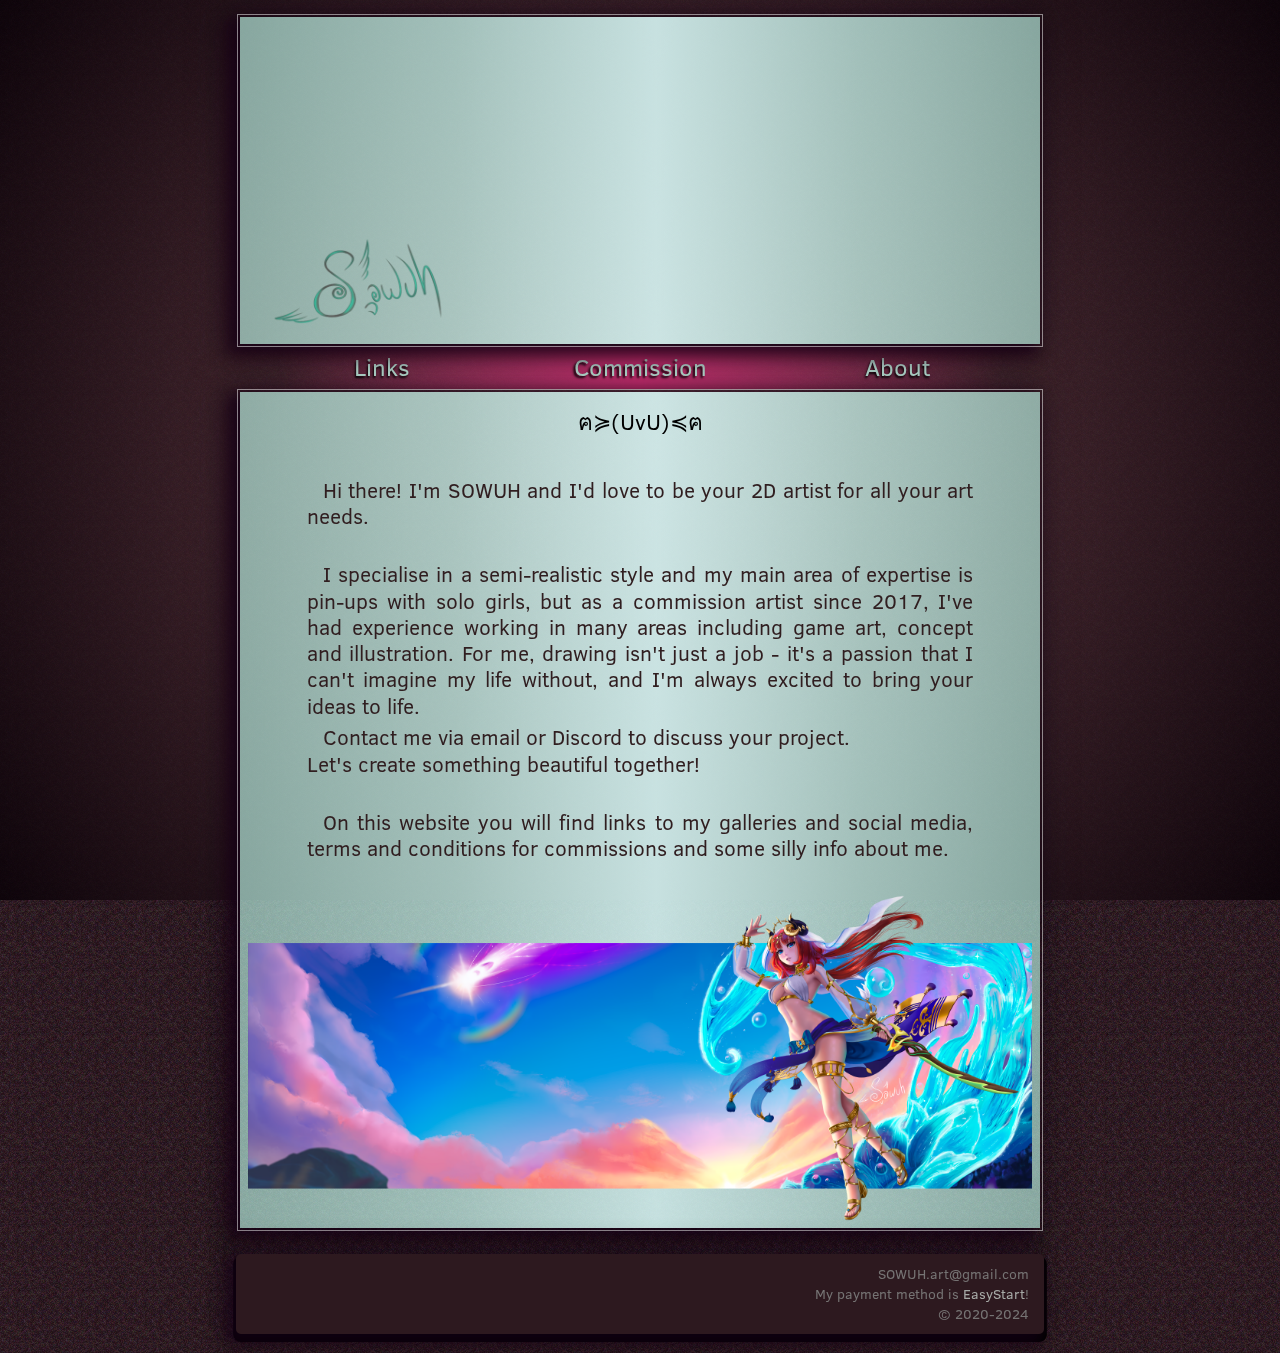
==== commit 5887276b: "Add files via upload" ====
--- a/index.html
+++ b/index.html
@@ -47,109 +47,150 @@
 <a href="javascript:changepage('Index','About','Galleries','Commission')">
 <div id="PrlxL0">
 <picture>
+<!-- Humanity is not yet ready for such high quality
   <source srcset="./img/avif/header/prlx/1-Layer0.avif" type="image/AVIF">
   <source srcset="./img/webp/header/prlx/1-Layer0.webp" type="image/webp">
+-->
   <img class="headart" src="./img/legacy/header/prlx/1-Layer0.jpg"/>
 </picture>
 <picture>
+<!--
   <source srcset="./img/avif/header/prlx/2-Layer0.avif" type="image/AVIF">
   <source srcset="./img/webp/header/prlx/2-Layer0.webp" type="image/webp">
+-->
   <img class="headart" src="./img/legacy/header/prlx/2-Layer0.jpg"/>
 </picture>
 <picture>
+<!--
   <source srcset="./img/avif/header/prlx/3-Layer0.avif" type="image/AVIF">
   <source srcset="./img/webp/header/prlx/3-Layer0.webp" type="image/webp">
+-->
   <img class="headart" src="./img/legacy/header/prlx/3-Layer0.jpg"/>
 </picture>
 <picture>
+<!--
   <source srcset="./img/avif/header/prlx/4-Layer0.avif" type="image/AVIF">
+
   <source srcset="./img/webp/header/prlx/4-Layer0.webp" type="image/webp">
+-->
   <img class="headart" src="./img/legacy/header/prlx/4-Layer0.jpg"/>
 </picture>
 <picture>
+<!--
   <source srcset="./img/avif/header/prlx/5-Layer0.avif" type="image/AVIF">
   <source srcset="./img/webp/header/prlx/5-Layer0.webp" type="image/webp">
+-->
   <img class="headart" src="./img/legacy/header/prlx/5-Layer0.jpg"/>
 </picture>
 </div>
 <div id="PrlxL1">
 <picture>
+<!--
   <source srcset="./img/avif/header/prlx/1-Layer1.avif" type="image/AVIF">
   <source srcset="./img/webp/header/prlx/1-Layer1.webp" type="image/webp">
+-->
   <img class="headart" src="./img/legacy/header/prlx/1-Layer1.png"/>
 </picture>
 <picture>
+<!--
   <source srcset="./img/avif/header/prlx/2-Layer1.avif" type="image/AVIF">
   <source srcset="./img/webp/header/prlx/2-Layer1.webp" type="image/webp">
+-->
   <img class="headart" src="./img/legacy/header/prlx/2-Layer1.png"/>
 </picture>
 <picture>
+<!--
   <source srcset="./img/avif/header/prlx/3-Layer1.avif" type="image/AVIF">
   <source srcset="./img/webp/header/prlx/3-Layer1.webp" type="image/webp">
+-->
   <img class="headart" src="./img/legacy/header/prlx/3-Layer1.png"/>
 </picture>
 <picture>
+<!--
   <source srcset="./img/avif/header/prlx/4-Layer1.avif" type="image/AVIF">
   <source srcset="./img/webp/header/prlx/4-Layer1.webp" type="image/webp">
+-->
   <img class="headart" src="./img/legacy/header/prlx/4-Layer1.png"/>
 </picture>
 <picture>
+<!--
   <source srcset="./img/avif/header/prlx/5-Layer1.avif" type="image/AVIF">
   <source srcset="./img/webp/header/prlx/5-Layer1.webp" type="image/webp">
+-->
   <img class="headart" src="./img/legacy/header/prlx/5-Layer1.png"/>
 </picture>
 </div>
 <div id="PrlxL2">
 <picture>
+<!--
   <source srcset="./img/avif/header/prlx/1-Layer2.avif" type="image/AVIF">
   <source srcset="./img/webp/header/prlx/1-Layer2.webp" type="image/webp">
+-->
   <img class="headart" src="./img/legacy/header/prlx/1-Layer2.png"/>
 </picture>
 <picture>
+<!--
   <source srcset="./img/avif/header/prlx/2-Layer2.avif" type="image/AVIF">
   <source srcset="./img/webp/header/prlx/2-Layer2.webp" type="image/webp">
+-->
   <img class="headart" src="./img/legacy/header/prlx/2-Layer2.png"/>
 </picture>
 <picture>
+<!--
   <source srcset="./img/avif/header/prlx/3-Layer2.avif" type="image/AVIF">
   <source srcset="./img/webp/header/prlx/3-Layer2.webp" type="image/webp">
+-->
   <img class="headart" src="./img/legacy/header/prlx/3-Layer2.png"/>
 </picture>
 <picture>
+<!--
   <source srcset="./img/avif/header/prlx/4-Layer2.avif" type="image/AVIF">
   <source srcset="./img/webp/header/prlx/4-Layer2.webp" type="image/webp">
+-->
   <img class="headart" src="./img/legacy/header/prlx/4-Layer2.png"/>
 </picture>
 <picture>
+<!--
   <source srcset="./img/avif/header/prlx/5-Layer2.avif" type="image/AVIF">
   <source srcset="./img/webp/header/prlx/5-Layer2.webp" type="image/webp">
+-->
   <img class="headart" src="./img/legacy/header/prlx/5-Layer2.png"/>
 </picture>
 </div>
 <div id="PrlxL3">
 <picture>
+<!--
   <source srcset="./img/avif/header/prlx/1-Layer3.avif" type="image/AVIF">
   <source srcset="./img/webp/header/prlx/1-Layer3.webp" type="image/webp">
+-->
   <img class="headart" src="./img/legacy/header/prlx/1-Layer3.png"/>
 </picture>
 <picture>
+<!--
   <source srcset="./img/avif/header/prlx/2-Layer3.avif" type="image/AVIF">
   <source srcset="./img/webp/header/prlx/2-Layer3.webp" type="image/webp">
+-->
   <img class="headart" src="./img/legacy/header/prlx/2-Layer3.png"/>
 </picture>
 <picture>
+<!--
   <source srcset="./img/avif/header/prlx/3-Layer3.avif" type="image/AVIF">
   <source srcset="./img/webp/header/prlx/3-Layer3.webp" type="image/webp">
+-->
   <img class="headart" src="./img/legacy/header/prlx/3-Layer3.png"/>
 </picture>
 <picture>
+<!--
   <source srcset="./img/avif/header/prlx/4-Layer3.avif" type="image/AVIF">
+-->
   <source srcset="./img/webp/header/prlx/4-Layer3.webp" type="image/webp">
   <img class="headart" src="./img/legacy/header/prlx/4-Layer3.png"/>
 </picture>
 <picture>
+<!--
   <source srcset="./img/avif/header/prlx/5-Layer3.avif" type="image/AVIF">
   <source srcset="./img/webp/header/prlx/5-Layer3.webp" type="image/webp">
+-->
   <img class="headart" src="./img/legacy/header/prlx/5-Layer3.png"/>
 </picture>
 <picture>
@@ -160,8 +201,10 @@
   <img class="logozG" src="./img/legacy/header/logoz2024GLOW.png">
 </picture>
 <picture>
+<!--
   <source srcset="./img/avif/header/logoz2024.avif" type="image/AVIF">
   <source srcset="./img/webp/header/logoz2024.webp" type="image/webp">
+-->
   <img class="logoz" src="./img/legacy/header/logoz2024.png" alt="SOWUH. CG Artist official site">
 </picture>
 </a></header>
@@ -260,12 +303,11 @@
 
 <p class="comm">
 <picture>
-  <source srcset="./img/avif/comm/Noelle.avif" type="image/AVIF">
-  <source srcset="./img/webp/comm/Noelle.webp" type="image/webp">
-  <source srcset="./img/jpf/comm/Noelle.jpf" type="image/jp2">
-  <img class="cooo" src="./img/legacy/comm/Noelle.jpg" alt="€90 girly">
-</picture>
-  <br>WATASHI WA OZOKUYO</p>
+  <source srcset="./img/avif/comm/WednesdayAddamsDress.avif" type="image/AVIF">
+  <source srcset="./img/webp/comm/WednesdayAddamsDress.webp" type="image/webp">
+  <img class="cooo" src="./img/legacy/comm/WednesdayAddamsDress.jpg" alt="€90 girly">
+</picture>
+  <br>It's Wednesday My Dudes</p>
 <p class="comm">
 <picture>
   <source srcset="./img/avif/comm/couple.avif" type="image/AVIF">
@@ -279,19 +321,15 @@
 
 <hr>
 <article>
-<p class="half">
-If you have in mind something very specific and complex for the background of the art piece it will add to price another €80<br>
-</p>
-
-<p class="comm">
-<picture>
-  <source srcset="./img/avif/comm/Albedo.avif" type="image/AVIF">
-  <source srcset="./img/webp/comm/Albedo.webp" type="image/webp">
-  <source srcset="./img/jpf/comm/Albedo.jpf" type="image/jp2">
-  <img class="cooo" src="./img/legacy/comm/Albedo.jpg" alt="Albedo?!">
-</picture>
-<br>The Supreme One ordered me to stay here "until someone commissions SFW art with a detailed background". Not that I'm aware of what that means.
-</p>
+<p style="text-align: center; padding: 4%;">
+If you have in mind something very specific and complex for the background of the art piece it will add to price another €90<br>
+</p>
+
+<picture>
+  <source srcset="./img/avif/comm/VaanssSnow.avif" type="image/AVIF">
+  <source srcset="./img/webp/comm/VaanssSnow.webp" type="image/webp">
+  <img class="cooo2" src="./img/legacy/comm/VaanssSnow.jpg" alt="Vaanss, the warrioress">
+</picture>
 <hr>
 <p class="comm">
 <picture>
@@ -330,12 +368,11 @@
 <h2>Rules</h2>
 <p class="comm">
 <picture>
-  <source srcset="./img/avif/comm/CZ2128.avif" type="image/AVIF">
-  <source srcset="./img/webp/comm/CZ2128.webp" type="image/webp">
-  <source srcset="./img/jpf/comm/CZ2128.jpf" type="image/jp2">
-  <img class="cooo" src="./img/legacy/comm/CZ2128.jpg" alt="Shizu">
-</picture>
-  <br>Works like clockwork for many years!
+  <source srcset="./img/avif/comm/Yor-alt.avif" type="image/AVIF">
+  <source srcset="./img/webp/comm/Yor-alt.webp" type="image/webp">
+  <img class="cooo" src="./img/legacy/comm/Yor-alt.jpg" alt="Yor at work">
+</picture>
+  <br>I love my job. Just like Yor loves hers!
 </p>
 
 <p class="half">
@@ -355,10 +392,9 @@
 
 <p class="comm">
 <picture>
-  <source srcset="./img/avif/comm/SOWUHs_Jack.avif" type="image/AVIF">
-  <source srcset="./img/webp/comm/SOWUHs_Jack.webp" type="image/webp">
-  <source srcset="./img/jpf/comm/SOWUHs_Jack.jpf" type="image/jp2">
-  <img class="cooo" src="./img/legacy/comm/SOWUHs_Jack.jpg" alt="Hit the Road Jack">
+  <source srcset="./img/avif/comm/KageAlpha.avif" type="image/AVIF">
+  <source srcset="./img/webp/comm/KageAlpha.webp" type="image/webp">
+  <img class="cooo" src="./img/legacy/comm/KageAlpha.jpg" alt="She's grown strong">
 </picture>
 </p>
 </article>
--- a/v4.css
+++ b/v4.css
@@ -146,22 +146,62 @@
 	padding: 4%;
 	width: 47%;
 }
-.comm-calc input {
-	width: 2em;
-	height: 2.5em;
-	background: transparent;
+.number {
+	display: inline-block;
+	position: relative;
+	width: 5em;
+}
+.number input[type="number"] {
+	display: block;
+	height: 2em;
+	width: 100%;
+	padding: 0;
+	margin: 0;
+	box-sizing: border-box;
+	text-align: center;
+	-moz-appearance: textfield;
+	-webkit-appearance: textfield;
+	appearance: textfield;
+	border: none; 
+	background: none;
 	font-family: inherit;
 	font-size: 1.1em;
 	text-align: center;
-	-moz-appearance: textfield;
-	border: 0.12em solid rgba(0, 0, 0, 0.1);
-}
-input[type=number]::-webkit-inner-spin-button,
-input[type=number]::-webkit-outer-spin-button {
-    -webkit-appearance: inner-spin-button;
-	opacity: 1;
-	height: 2.5em;
-}
+}
+.number input[type="number"]::-webkit-outer-spin-button,
+.number input[type="number"]::-webkit-inner-spin-button {
+	display: none;
+}
+.number-minus {
+	position: absolute;
+	top: 0;
+	left: 0.3em;
+	bottom: 0;
+	width: 1.6em;
+	padding: 0;
+	display: block;
+	text-align: center;
+	border: none;
+	font-size: 1.2em;
+	background: none;
+	color: #d62d76;
+}
+.number-plus {
+	position: absolute;
+	top: 0;
+	right: 0.3em;
+	bottom: 0;
+	width: 1.6em;
+	padding: 0;
+	display: block;
+	text-align: center;
+	border: none;
+	font-size: 1.2em;
+	background: none;
+	color: #d62d76;
+}
+.number-plus:active {font-size: 1.6em; right: 0; transition: 0.01s linear;}
+.number-minus:active {font-size: 1.6em; left: 0; transition: 0.01s linear;}
 .comm-calc {
 	background-color: rgba(255, 255, 255, 0.3);
 	border: 0.12em solid rgba(0, 0, 0, 0.1);
